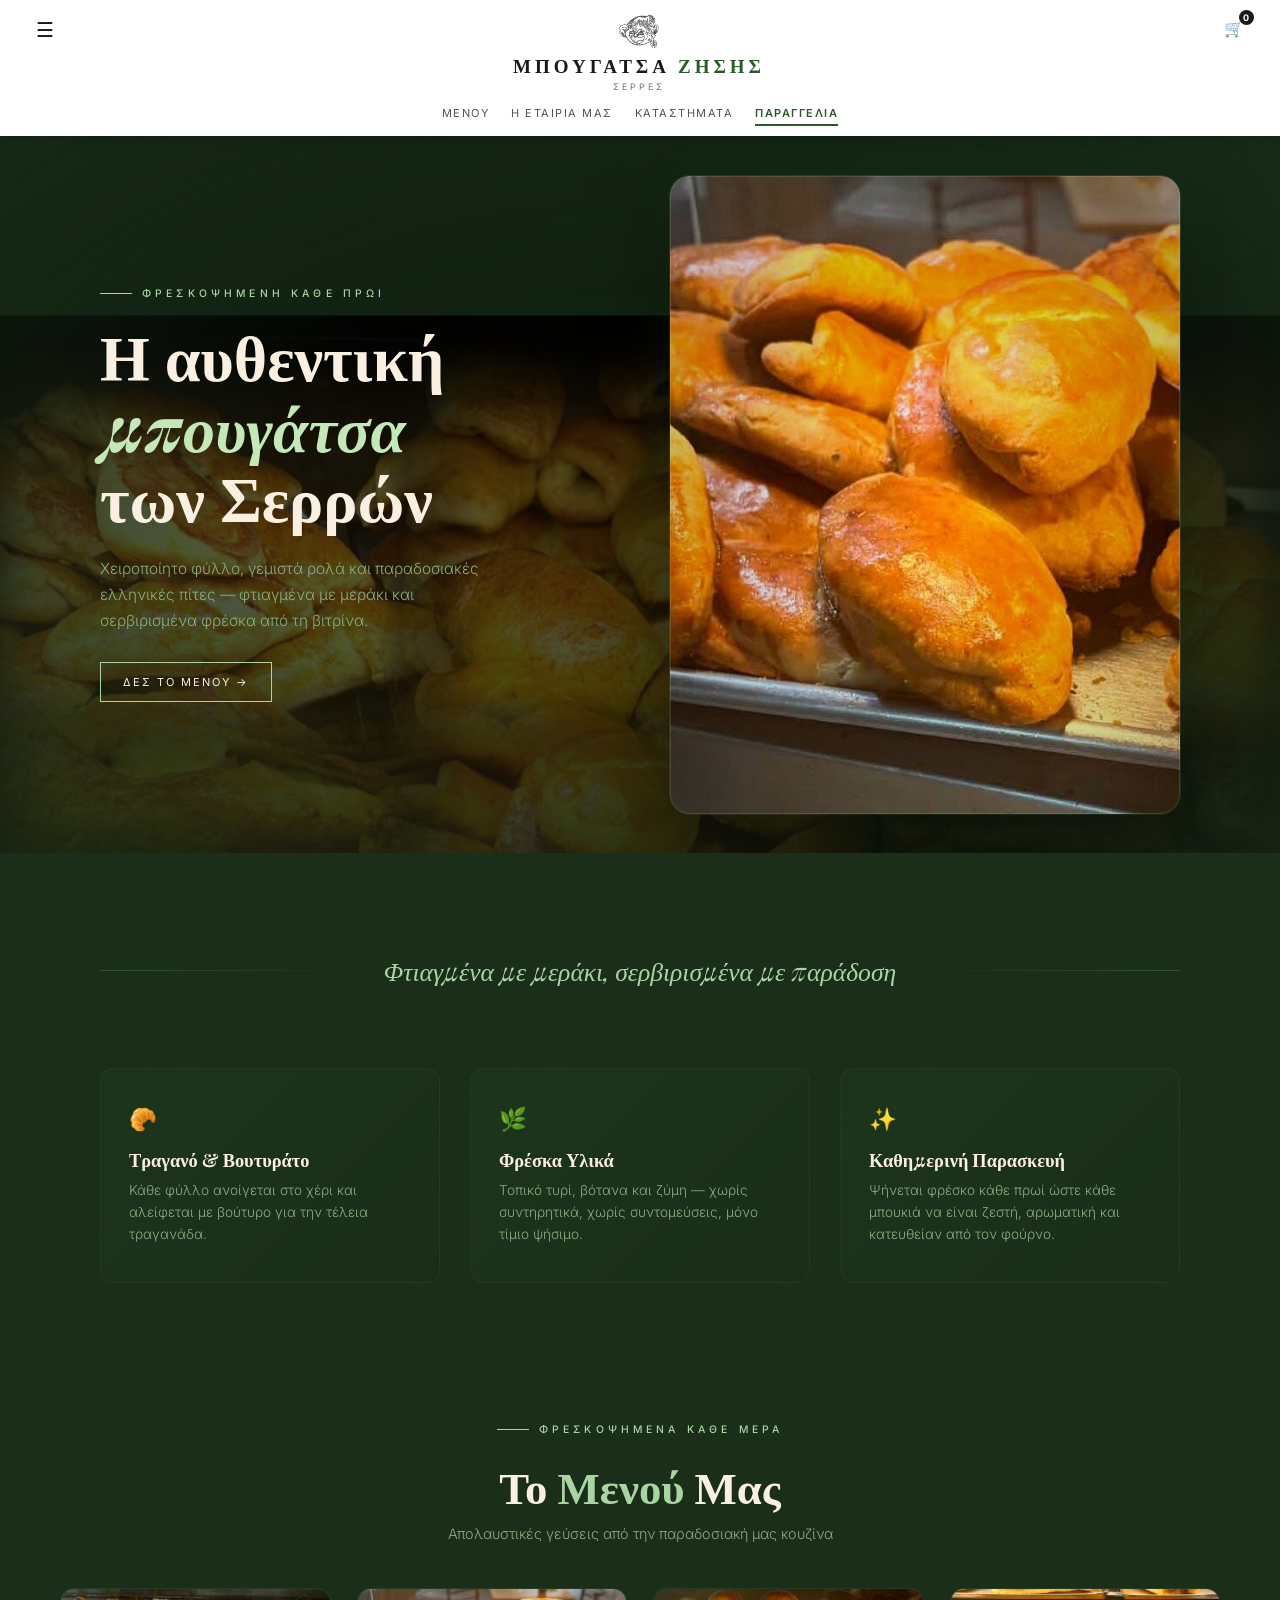
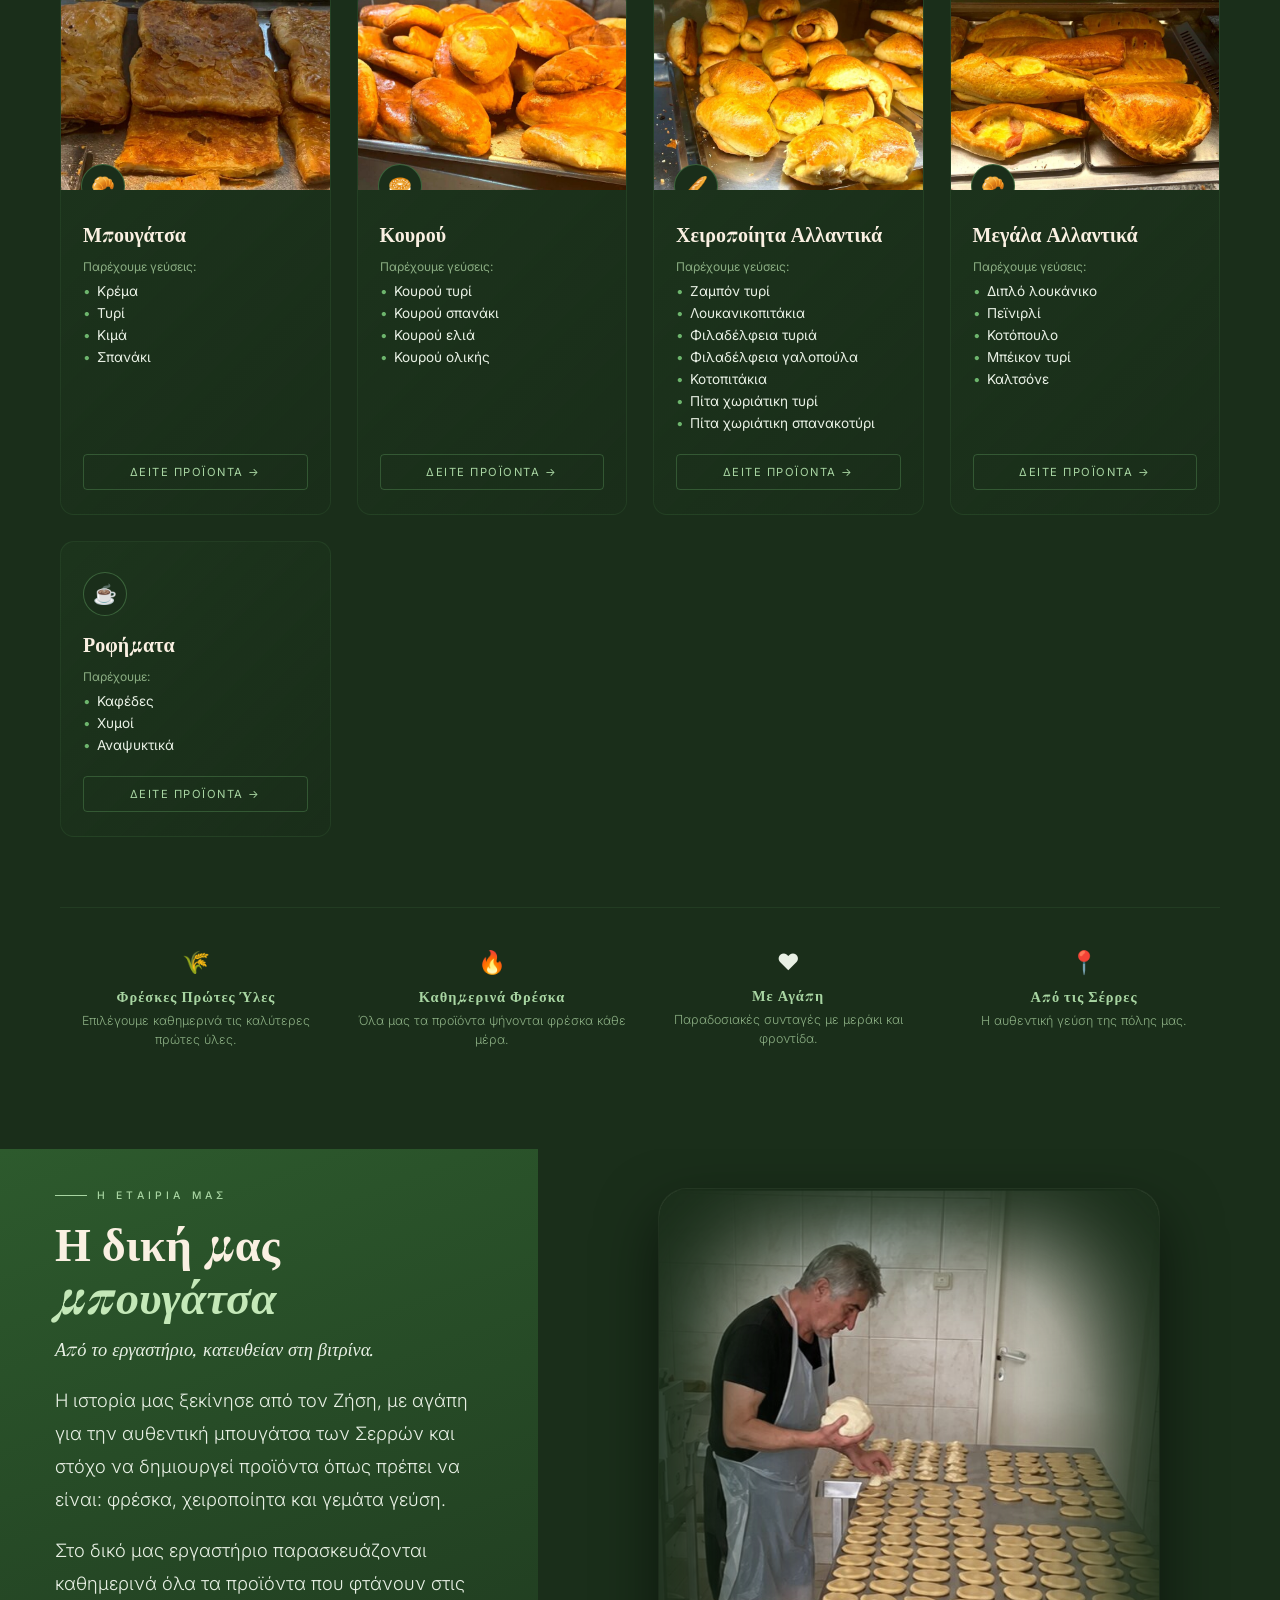
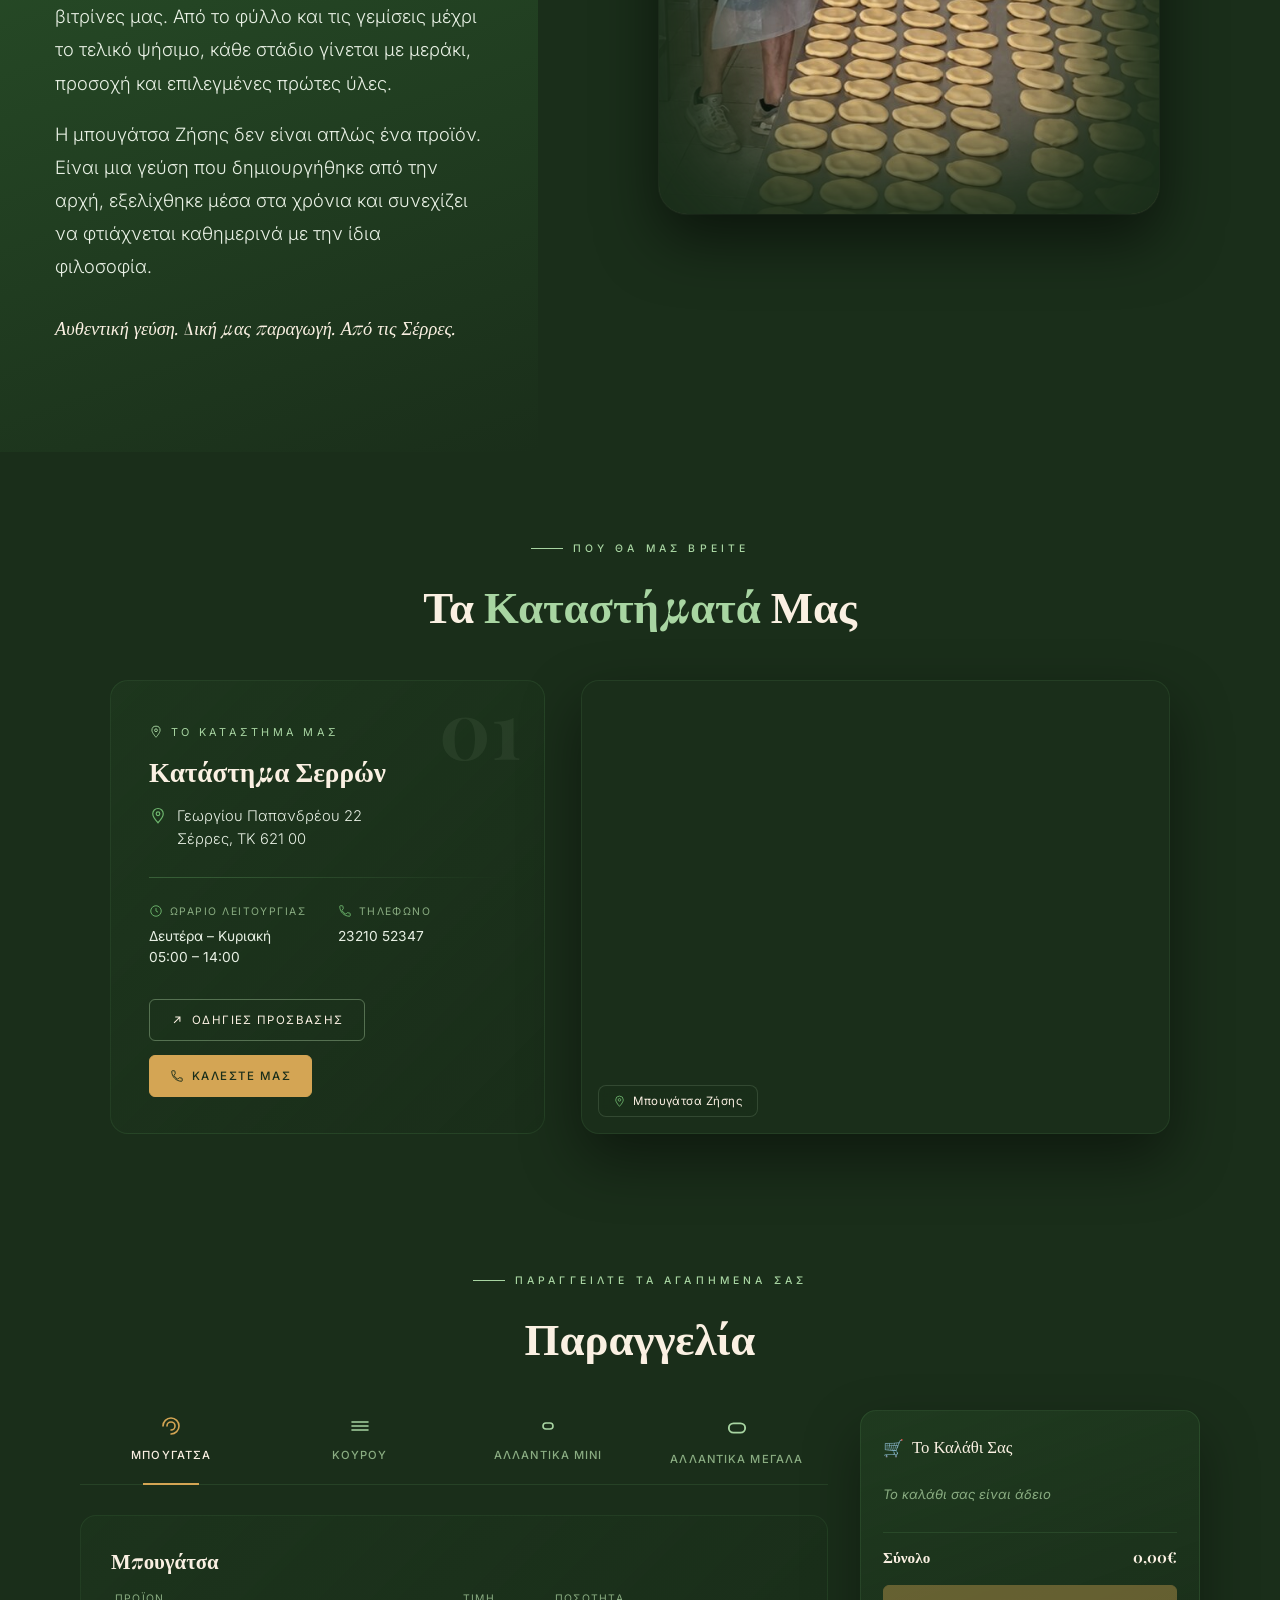
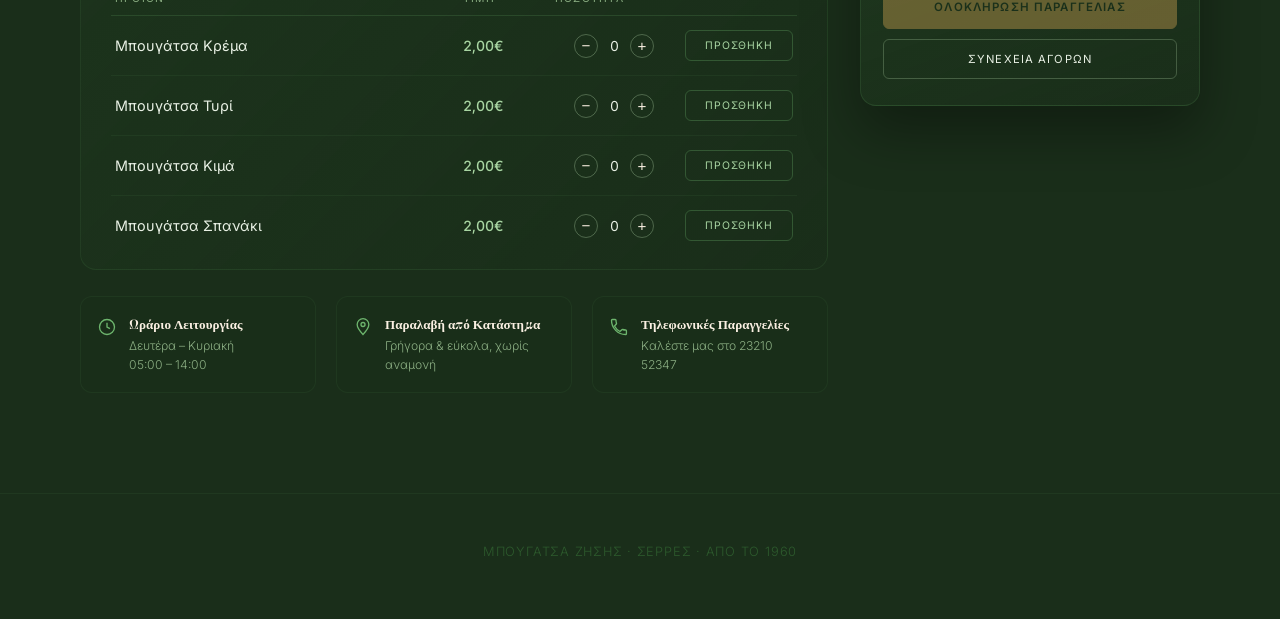
==== index.html @ 89555877 "Add files via upload Initial release - website, ordering system and admin dashboard" ====
<!DOCTYPE html>
<html lang="el">
<head>
<meta charset="UTF-8">
<meta name="viewport" content="width=device-width, initial-scale=1.0">
<title>Μπουγάτσα Ζήσης | Σέρρες</title>
<link rel="stylesheet" href="https://fonts.googleapis.com/css2?family=Playfair+Display:wght@400;600;700&family=Inter:wght@300;400;500&display=swap">
<style>
  @charset "UTF-8";
  * { margin: 0; padding: 0; box-sizing: border-box; }

  html { scroll-behavior: smooth; }

  :root {
    --green-deep: #1a2e1a;
    --green-mid: #2d5a2d;
    --green-accent: #6db56d;
    --green-light: #a8d5a2;
    --green-glow: #c4e8b8;
    --gold-warm: #d4a554;
    --cream: #faf0e2;
    --text-light: #e8f0e4;
    --text-muted: #8aad82;
    --header-h: 84px;
  }

  body {
    font-family: 'Inter', sans-serif;
    background: var(--green-deep);
    color: var(--text-light);
    overflow-x: hidden;
  }

  /* ===== Header ===== */
  .site-header {
    position: sticky;
    top: 0;
    width: 100%;
    z-index: 100;
    display: flex;
    flex-direction: column;
    align-items: center;
    padding: 14px 32px 12px;
    color: #1a1a1a;
    background: #ffffff;
    box-shadow: 0 2px 10px rgba(0,0,0,0.15);
  }

  .site-header__row {
    width: 100%;
    display: flex;
    align-items: flex-start;
    justify-content: space-between;
    margin-bottom: 4px;
  }

  .menu-icon, .cart-icon {
    position: relative;
    background: none;
    border: none;
    color: #1a1a1a;
    font-size: 20px;
    cursor: pointer;
    padding: 4px;
    font-family: inherit;
  }

  .cart-icon { font-size: 16px; }

  .cart-icon__badge {
    position: absolute;
    top: -4px; right: -6px;
    background: #1a1a1a;
    color: #fff;
    font-size: 9px;
    font-weight: 700;
    line-height: 1;
    border-radius: 50%;
    width: 15px; height: 15px;
    display: flex; align-items: center; justify-content: center;
  }

  .logo-link { display: block; text-decoration: none; color: inherit; cursor: pointer; }

  .logo { text-align: center; color: #1a1a1a; }

  .logo__emblem {
    width: 40px;
    height: auto;
    display: block;
    margin: 0 auto 4px;
  }

  .logo__brand {
    font-family: 'Playfair Display', serif;
    font-size: 19px;
    letter-spacing: 4px;
    font-weight: 700;
    color: #1a1a1a;
  }

  .logo__brand-accent { color: var(--green-mid); }

  .logo__place {
    font-size: 9px;
    letter-spacing: 3px;
    opacity: 0.6;
    margin-top: 3px;
  }

  .site-nav {
    display: flex;
    gap: 22px;
    font-size: 11px;
    letter-spacing: 1.5px;
    margin-top: 10px;
  }

  .site-nav a { color: #1a1a1a; text-decoration: none; opacity: 0.75; position: relative; padding-bottom: 4px; }
  .site-nav a:hover, .site-nav a:focus-visible { opacity: 1; }
  .site-nav a::after {
    content: '';
    position: absolute;
    left: 0; right: 0; bottom: -2px;
    height: 2px;
    background: var(--green-mid);
    transform: scaleX(0);
    transform-origin: center;
    transition: transform 0.25s ease;
  }
  .site-nav a.active {
    opacity: 1;
    color: var(--green-mid);
    font-weight: 600;
  }
  .site-nav a.active::after { transform: scaleX(1); }
  .site-nav a:focus-visible, .menu-icon:focus-visible, .cart-icon:focus-visible, .hero-cta:focus-visible, .menu-card__cta:focus-visible {
    outline: 2px solid var(--green-accent);
    outline-offset: 3px;
  }

  /* ===== Full-Screen Hero ===== */
  .hero {
    position: relative;
    min-height: 650px;
    overflow: hidden;
    display: flex;
    align-items: center;
    justify-content: center;
  }

  .hero-img {
    position: absolute;
    inset: 0;
    width: 100%;
    height: 118%;
    top: -9%;
    object-fit: cover;
    filter: brightness(0.55) saturate(0.9);
    transition: filter 1.2s ease;
    transform: translateY(0);
    will-change: transform;
  }

  .hero:hover .hero-img {
    filter: brightness(0.6) saturate(1);
  }

  .sticky-order-btn {
    position: fixed;
    right: 24px;
    bottom: 24px;
    z-index: 500;
    display: flex;
    align-items: center;
    gap: 10px;
    padding: 14px 22px;
    border-radius: 999px;
    background: var(--gold-warm);
    color: var(--green-deep);
    font-size: 13px;
    font-weight: 700;
    letter-spacing: 1px;
    text-decoration: none;
    box-shadow: 0 10px 28px rgba(0,0,0,0.35), 0 0 0 rgba(212,165,84,0.5);
    opacity: 0;
    transform: translateY(16px) scale(0.9);
    pointer-events: none;
    transition: opacity 0.35s ease, transform 0.35s ease, box-shadow 0.25s ease, background 0.2s ease;
  }

  .sticky-order-btn.visible {
    opacity: 1;
    transform: translateY(0) scale(1);
    pointer-events: auto;
  }

  .sticky-order-btn:hover {
    background: var(--green-glow);
    box-shadow: 0 14px 32px rgba(0,0,0,0.4);
  }

  .sticky-order-btn svg { width: 18px; height: 18px; flex-shrink: 0; }

  @media (max-width: 600px) {
    .sticky-order-btn {
      right: 16px;
      bottom: 16px;
      padding: 13px 18px;
      font-size: 12px;
    }
  }

  .hero-tint {
    position: absolute;
    inset: 0;
    background: linear-gradient(
      160deg,
      rgba(26, 46, 26, 0.5) 0%,
      rgba(45, 90, 45, 0.35) 40%,
      rgba(26, 46, 26, 0.75) 100%
    );
    mix-blend-mode: multiply;
  }

  .hero-vignette {
    position: absolute;
    inset: 0;
    background: radial-gradient(
      ellipse at center,
      transparent 40%,
      rgba(26, 46, 26, 0.7) 100%
    );
  }

  .hero-inner {
    position: relative;
    z-index: 3;
    width: 100%;
    max-width: 1200px;
    padding: 40px 60px;
    display: grid;
    grid-template-columns: 1fr 1fr;
    gap: 60px;
    align-items: center;
  }

  .hero-text {
    opacity: 0;
    transform: translateY(40px);
    animation: riseIn 1s 0.3s ease forwards;
  }

  @keyframes riseIn {
    to { opacity: 1; transform: translateY(0); }
  }

  .hero-label {
    font-weight: 500;
    font-size: 0.65rem;
    letter-spacing: 0.4em;
    text-transform: uppercase;
    color: var(--green-light);
    margin-bottom: 20px;
    display: flex;
    align-items: center;
    gap: 10px;
  }

  .hero-label::before {
    content: '';
    width: 32px;
    height: 1px;
    background: var(--green-light);
  }

  .hero-title {
    font-family: 'Playfair Display', serif;
    font-size: clamp(2.6rem, 5vw, 4.2rem);
    font-weight: 700;
    line-height: 1.1;
    margin-bottom: 24px;
    color: var(--cream);
    text-wrap: balance;
  }

  .hero-title em {
    font-style: italic;
    color: var(--green-glow);
  }

  .hero-desc {
    font-weight: 300;
    font-size: clamp(0.95rem, 1.2vw, 1.15rem);
    line-height: 1.7;
    color: var(--text-muted);
    max-width: 400px;
    margin-bottom: 28px;
  }

  .hero-cta {
    display: inline-flex;
    align-items: center;
    gap: 8px;
    background: transparent;
    border: 1px solid var(--green-light);
    color: var(--cream);
    font-family: 'Inter', sans-serif;
    font-size: 11px;
    letter-spacing: 2px;
    padding: 12px 22px;
    text-decoration: none;
    cursor: pointer;
    transition: background 0.3s ease, color 0.3s ease;
  }

  .hero-cta:hover { background: var(--green-light); color: var(--green-deep); }

  .hero-card {
    position: relative;
    border-radius: 20px;
    overflow: hidden;
    aspect-ratio: 4 / 5;
    box-shadow:
      0 30px 80px rgba(0,0,0,0.5),
      0 0 0 1px rgba(196,232,184,0.12),
      0 0 60px rgba(45,90,45,0.2);
    opacity: 0;
    transform: translateY(50px) scale(0.96);
    animation: cardIn 1.1s 0.5s ease forwards;
  }

  @keyframes cardIn {
    to { opacity: 1; transform: translateY(0) scale(1); }
  }

  .hero-card img {
    width: 100%;
    height: 100%;
    object-fit: cover;
    transition: transform 6s ease;
  }

  .hero-card:hover img { transform: scale(1.06); }

  .hero-card::after {
    content: '';
    position: absolute;
    inset: 0;
    border-radius: 20px;
    border: 1px solid rgba(196,232,184,0.15);
    pointer-events: none;
  }

  .hero-card::before {
    content: '';
    position: absolute;
    top: -30%; left: -20%;
    width: 60%; height: 60%;
    background: radial-gradient(circle, rgba(109,181,109,0.15), transparent 70%);
    filter: blur(40px);
    z-index: -1;
  }

  /* ===== Tagline Strip ===== */
  .tagline-strip {
    padding: 100px 60px 80px;
    max-width: 1200px;
    margin: 0 auto;
    display: flex;
    align-items: center;
    gap: 30px;
    opacity: 0;
    animation: riseIn 0.8s 1.2s ease forwards;
  }

  .tagline-line {
    flex: 1;
    height: 1px;
    background: linear-gradient(to right, var(--green-mid), transparent);
  }

  .tagline-text {
    font-family: 'Playfair Display', serif;
    font-size: clamp(1.1rem, 2vw, 1.6rem);
    font-weight: 400;
    font-style: italic;
    color: var(--green-light);
    white-space: nowrap;
  }

  /* ===== Details Row ===== */
  .details {
    padding: 0 60px 100px;
    max-width: 1200px;
    margin: 0 auto;
    display: grid;
    grid-template-columns: repeat(3, 1fr);
    gap: 30px;
    opacity: 0;
    animation: riseIn 0.8s 1.5s ease forwards;
  }

  .detail-card {
    padding: 36px 28px;
    border-radius: 14px;
    background: linear-gradient(135deg, rgba(45,90,45,0.15), rgba(26,46,26,0.4));
    border: 1px solid rgba(109,181,109,0.08);
    transition: transform 0.4s ease, border-color 0.4s ease;
  }

  .detail-card:hover {
    transform: translateY(-4px);
    border-color: rgba(109,181,109,0.25);
  }

  .detail-icon {
    font-size: 1.4rem;
    margin-bottom: 14px;
    display: block;
  }

  .detail-title {
    font-family: 'Playfair Display', serif;
    font-size: 1.15rem;
    font-weight: 700;
    margin-bottom: 8px;
    color: var(--cream);
  }

  .detail-desc {
    font-weight: 300;
    font-size: 0.85rem;
    line-height: 1.6;
    color: var(--text-muted);
  }

  /* ===== Menu Section ===== */
  .menu-section {
    scroll-margin-top: var(--header-h);
    padding: 40px 60px 100px;
  }

  .menu-inner {
    max-width: 1280px;
    margin: 0 auto;
    width: 100%;
  }

  .menu-heading {
    text-align: center;
    margin-bottom: 46px;
  }

  .menu-title {
    font-family: 'Playfair Display', serif;
    font-size: clamp(2rem, 3.5vw, 3rem);
    font-weight: 700;
    color: var(--cream);
    margin-top: 14px;
  }

  .menu-subtitle {
    font-weight: 300;
    font-size: 0.9rem;
    color: var(--text-muted);
    margin-top: 10px;
  }

  .menu-grid {
    display: grid;
    grid-template-columns: repeat(auto-fit, minmax(230px, 1fr));
    gap: 26px;
  }

  .menu-card {
    border-radius: 14px;
    overflow: hidden;
    background: linear-gradient(135deg, rgba(45,90,45,0.15), rgba(26,46,26,0.5));
    border: 1px solid rgba(109,181,109,0.1);
    transition: transform 0.35s ease, border-color 0.35s ease;
    display: flex;
    flex-direction: column;
  }

  .menu-card:hover {
    transform: translateY(-5px);
    border-color: rgba(109,181,109,0.3);
  }

  .menu-card__img-wrap {
    position: relative;
    aspect-ratio: 4/3;
    overflow: hidden;
  }

  .menu-card__img-wrap img {
    width: 100%;
    height: 100%;
    object-fit: cover;
    display: block;
  }

  .menu-card__badge {
    position: absolute;
    left: 20px;
    bottom: -18px;
    width: 44px;
    height: 44px;
    border-radius: 50%;
    background: var(--green-deep);
    border: 1px solid rgba(109,181,109,0.4);
    display: flex;
    align-items: center;
    justify-content: center;
    font-size: 1.2rem;
  }

  .menu-card--noimg .menu-card__badge--static {
    position: static;
    margin-bottom: 14px;
  }

  .menu-card--noimg .menu-card__body {
    padding-top: 30px;
  }

  .menu-card__body {
    padding: 30px 22px 24px;
    flex: 1;
    display: flex;
    flex-direction: column;
  }

  .menu-card__name {
    font-family: 'Playfair Display', serif;
    font-size: 1.25rem;
    font-weight: 700;
    color: var(--cream);
    margin-bottom: 12px;
  }

  .menu-card__label {
    font-size: 0.75rem;
    color: var(--text-muted);
    margin-bottom: 6px;
  }

  .menu-card__list {
    list-style: none;
    margin-bottom: 20px;
    flex: 1;
  }

  .menu-card__list li {
    font-size: 0.85rem;
    color: var(--text-light);
    padding: 3px 0;
    padding-left: 14px;
    position: relative;
  }

  .menu-card__list li::before {
    content: '•';
    position: absolute;
    left: 0;
    color: var(--green-accent);
  }

  .menu-card__cta {
    display: inline-block;
    font-size: 0.7rem;
    letter-spacing: 1.5px;
    color: var(--green-light);
    text-decoration: none;
    border: 1px solid rgba(109,181,109,0.3);
    padding: 10px 16px;
    border-radius: 4px;
    text-align: center;
    transition: border-color 0.3s ease, background 0.3s ease;
  }

  .menu-card__cta:hover { border-color: var(--green-accent); background: rgba(109,181,109,0.1); }

  .menu-features {
    margin-top: 70px;
    padding-top: 40px;
    border-top: 1px solid rgba(109,181,109,0.1);
    display: grid;
    grid-template-columns: repeat(4, 1fr);
    gap: 24px;
    text-align: center;
  }

  .menu-feature__icon {
    font-size: 1.4rem;
    display: block;
    margin-bottom: 10px;
  }

  .menu-feature h4 {
    font-family: 'Playfair Display', serif;
    font-size: 0.9rem;
    color: var(--green-light);
    letter-spacing: 1px;
    margin-bottom: 6px;
  }

  .menu-feature p {
    font-size: 0.78rem;
    font-weight: 300;
    color: var(--text-muted);
    line-height: 1.5;
  }

  /* ===== About Section ===== */
  .about-section {
    display: flex;
    scroll-margin-top: var(--header-h);
  }

  .about-text-panel {
    width: 42%;
    flex-shrink: 0;
    background: linear-gradient(160deg, var(--green-mid) 0%, var(--green-deep) 100%);
    display: flex;
    flex-direction: column;
    justify-content: flex-start;
    padding: 40px 55px 90px;
  }

  .about-photo-panel {
    flex: 1;
    position: relative;
    overflow: hidden;
    display: flex;
    align-items: flex-start;
    justify-content: center;
    padding: 40px 6vw 70px;
    background: var(--green-deep);
  }

  .about-photo-frame {
    position: relative;
    width: 100%;
    max-width: 500px;
    aspect-ratio: 4 / 5;
    border-radius: 28px;
    overflow: hidden;
    box-shadow: 0 25px 60px rgba(0,0,0,0.55), 0 0 0 1px rgba(196,232,184,0.08);
  }

  .about-photo-panel img {
    width: 100%;
    height: 100%;
    object-fit: cover;
    object-position: 32% 20%;
    display: block;
    -webkit-mask-image: radial-gradient(ellipse 72% 76% at center, #000 55%, transparent 100%);
    mask-image: radial-gradient(ellipse 72% 76% at center, #000 55%, transparent 100%);
  }

  .about-photo-frame::after {
    content: '';
    position: absolute;
    inset: 0;
    pointer-events: none;
    box-shadow: inset 0 0 110px 55px var(--green-deep);
    border-radius: 28px;
  }

  .about-photo-note {
    position: absolute;
    left: 50%;
    bottom: 18px;
    transform: translateX(-50%);
    font-size: 0.62rem;
    letter-spacing: 0.08em;
    color: var(--text-muted);
    background: rgba(26,46,26,0.75);
    padding: 5px 12px;
    border-radius: 20px;
    white-space: nowrap;
  }

  .about-text-panel .hero-label { margin-bottom: 14px; }

  .about-title {
    font-family: 'Playfair Display', serif;
    font-size: clamp(2rem, 3.6vw, 2.9rem);
    font-weight: 700;
    line-height: 1.15;
    color: var(--cream);
    margin-bottom: 10px;
    text-wrap: balance;
  }

  .about-title em { font-style: italic; color: var(--green-glow); }

  .about-tagline {
    font-family: 'Playfair Display', serif;
    font-style: italic;
    font-size: clamp(1rem, 1.7vw, 1.2rem);
    color: var(--green-glow);
    margin-bottom: 26px;
  }

  .about-text-panel p {
    font-weight: 300;
    font-size: clamp(1rem, 1.5vw, 1.15rem);
    line-height: 1.8;
    color: var(--text-light);
    margin-bottom: 18px;
    max-width: 48ch;
  }

  .about-closing {
    font-family: 'Playfair Display', serif;
    font-style: italic;
    font-size: clamp(1rem, 1.5vw, 1.15rem);
    color: var(--cream) !important;
    opacity: 0.95;
    margin-top: 10px !important;
  }

  /* ===== About: line-by-line reveal ===== */
  .about-text-panel > * {
    opacity: 0;
    transform: translateY(26px);
    transition: opacity 0.8s cubic-bezier(.16,.84,.44,1), transform 0.8s cubic-bezier(.16,.84,.44,1);
  }
  .about-text-panel > *:nth-child(1) { transition-delay: 0.05s; }
  .about-text-panel > *:nth-child(2) { transition-delay: 0.17s; }
  .about-text-panel > *:nth-child(3) { transition-delay: 0.29s; }
  .about-text-panel > *:nth-child(4) { transition-delay: 0.43s; }
  .about-text-panel > *:nth-child(5) { transition-delay: 0.57s; }
  .about-text-panel > *:nth-child(6) { transition-delay: 0.71s; }
  .about-text-panel > *:nth-child(7) { transition-delay: 0.85s; }
  .about-text-panel.in-view > * { opacity: 1; transform: translateY(0); }

  @media (max-width: 850px) {
    .about-section { flex-direction: column; }
    .about-text-panel { width: 100%; padding: 32px 24px 60px; }
    .about-photo-panel { width: 100%; padding: 40px 6vw 56px; }
    .about-photo-frame { max-width: 420px; }
  }

  /* ===== Stores Section ===== */
  .stores-section {
    scroll-margin-top: var(--header-h);
    padding: 90px 60px 100px;
    max-width: 1180px;
    margin: 0 auto;
  }

  .stores-inner { width: 100%; }

  .stores-heading { text-align: center; margin-bottom: 46px; }

  .stores-block {
    display: grid;
    grid-template-columns: minmax(320px, 0.85fr) 1.15fr;
    gap: 36px;
    align-items: stretch;
  }

  .store-card {
    position: relative;
    padding: 44px 38px 36px;
    border-radius: 18px;
    background: linear-gradient(135deg, rgba(45,90,45,0.18), rgba(26,46,26,0.55));
    border: 1px solid rgba(109,181,109,0.12);
    overflow: hidden;
  }

  .store-card__number {
    position: absolute;
    top: 6px;
    right: 22px;
    font-family: 'Playfair Display', serif;
    font-size: 5rem;
    font-weight: 700;
    color: rgba(196,232,184,0.07);
    line-height: 1;
    pointer-events: none;
  }

  .store-card__eyebrow {
    display: flex;
    align-items: center;
    gap: 8px;
    font-size: 0.68rem;
    letter-spacing: 0.3em;
    text-transform: uppercase;
    color: var(--green-light);
    margin-bottom: 14px;
  }

  .store-card__eyebrow svg { width: 14px; height: 14px; flex-shrink: 0; }

  .store-card__name {
    font-family: 'Playfair Display', serif;
    font-size: 1.7rem;
    font-weight: 700;
    color: var(--cream);
    margin-bottom: 16px;
    text-wrap: balance;
  }

  .store-card__address {
    display: flex;
    gap: 10px;
    margin-bottom: 26px;
  }

  .store-card__address svg {
    width: 18px; height: 18px;
    flex-shrink: 0;
    margin-top: 2px;
    color: var(--green-accent);
  }

  .store-card__address p {
    font-size: 0.92rem;
    line-height: 1.55;
    font-weight: 300;
    color: var(--text-light);
  }

  .store-card__divider {
    height: 1px;
    background: linear-gradient(to right, rgba(109,181,109,0.35), transparent);
    margin-bottom: 26px;
  }

  .store-card__meta {
    display: grid;
    grid-template-columns: 1fr 1fr;
    gap: 20px;
    margin-bottom: 32px;
  }

  .store-card__meta-label {
    display: flex;
    align-items: center;
    gap: 7px;
    font-size: 0.65rem;
    letter-spacing: 0.14em;
    text-transform: uppercase;
    color: var(--text-muted);
    margin-bottom: 8px;
  }

  .store-card__meta-label svg { width: 14px; height: 14px; color: var(--green-accent); }

  .store-card__meta p {
    font-size: 0.86rem;
    font-weight: 400;
    color: var(--text-light);
    line-height: 1.5;
  }

  .store-card__actions {
    display: flex;
    flex-wrap: wrap;
    gap: 14px;
  }

  .store-btn {
    display: inline-flex;
    align-items: center;
    gap: 8px;
    font-family: 'Inter', sans-serif;
    font-size: 0.72rem;
    letter-spacing: 0.12em;
    padding: 13px 20px;
    border-radius: 6px;
    text-decoration: none;
    cursor: pointer;
    transition: transform 0.25s ease, background 0.25s ease, border-color 0.25s ease;
  }

  .store-btn svg { width: 14px; height: 14px; }

  .store-btn--outline {
    border: 1px solid rgba(196,232,184,0.35);
    color: var(--cream);
    background: transparent;
  }

  .store-btn--outline:hover { border-color: var(--green-light); background: rgba(109,181,109,0.08); }

  .store-btn--solid {
    border: 1px solid var(--gold-warm);
    background: var(--gold-warm);
    color: var(--green-deep);
    font-weight: 500;
  }

  .store-btn--solid:hover { transform: translateY(-2px); }

  .store-map {
    position: relative;
    border-radius: 18px;
    overflow: hidden;
    min-height: 360px;
    border: 1px solid rgba(109,181,109,0.12);
    box-shadow: 0 25px 60px rgba(0,0,0,0.45);
    background: var(--green-deep);
  }

  .store-map iframe {
    position: absolute;
    inset: 0;
    width: 100%;
    height: 100%;
    border: 0;
    filter: grayscale(0.15) saturate(0.9);
  }

  .store-map__tag {
    position: absolute;
    left: 16px;
    bottom: 16px;
    display: flex;
    align-items: center;
    gap: 7px;
    background: rgba(26,46,26,0.85);
    backdrop-filter: blur(6px);
    border: 1px solid rgba(196,232,184,0.15);
    padding: 8px 14px;
    border-radius: 8px;
    font-size: 0.72rem;
    letter-spacing: 0.04em;
    color: var(--cream);
    pointer-events: none;
  }

  .store-map__tag svg { width: 13px; height: 13px; color: var(--green-accent); }

  @media (max-width: 900px) {
    .stores-block { grid-template-columns: 1fr; }
    .store-map { min-height: 300px; }
  }

  @media (max-width: 800px) {
    .stores-section { padding: 60px 24px 80px; }
    .store-card { padding: 34px 26px 30px; }
    .store-card__meta { grid-template-columns: 1fr; gap: 16px; }
  }

  /* ===== Order Section ===== */
  .order-section {
    scroll-margin-top: var(--header-h);
    padding: 40px 60px 100px;
    max-width: 1240px;
    margin: 0 auto;
  }

  .order-header { text-align: center; margin-bottom: 44px; }

  .order-layout {
    display: grid;
    grid-template-columns: 1fr 340px;
    gap: 32px;
    align-items: start;
  }

  .order-tabs {
    display: flex;
    justify-content: center;
    gap: 6px;
    margin-bottom: 30px;
    border-bottom: 1px solid rgba(109,181,109,0.15);
  }

  .order-tab {
    flex: 1;
    max-width: 210px;
    display: flex;
    flex-direction: column;
    align-items: center;
    gap: 10px;
    padding: 4px 10px 18px;
    border: none;
    background: none;
    color: var(--text-muted);
    cursor: pointer;
    position: relative;
    transition: color 0.3s ease;
  }

  .order-tab::after {
    content: '';
    position: absolute;
    left: 50%;
    bottom: -1px;
    transform: translateX(-50%);
    width: 0;
    height: 2px;
    background: var(--gold-warm);
    transition: width 0.35s cubic-bezier(.16,.84,.44,1);
  }

  .order-tab__mark {
    width: 24px;
    height: 24px;
    display: flex;
    align-items: center;
    justify-content: center;
    color: var(--green-light);
    transition: color 0.3s ease;
  }

  .order-tab__mark svg { width: 100%; height: 100%; }

  .order-tab--lg .order-tab__mark { width: 28px; height: 28px; }

  .order-tab__label {
    font-family: 'Inter', sans-serif;
    font-size: 0.7rem;
    letter-spacing: 0.1em;
    text-transform: uppercase;
    font-weight: 500;
  }

  .order-tab:hover { color: var(--text-light); }
  .order-tab:hover .order-tab__mark { color: var(--text-light); }

  .order-tab.is-active { color: var(--cream); }
  .order-tab.is-active::after { width: 56px; }
  .order-tab.is-active .order-tab__mark { color: var(--gold-warm); }

  .order-panel {
    border-radius: 16px;
    border: 1px solid rgba(109,181,109,0.1);
    background: linear-gradient(135deg, rgba(45,90,45,0.12), rgba(26,46,26,0.45));
    padding: 30px 30px 14px;
  }

  .order-panel__title {
    font-family: 'Playfair Display', serif;
    font-size: 1.3rem;
    font-weight: 700;
    color: var(--cream);
    margin-bottom: 18px;
  }

  .order-table__head {
    display: grid;
    grid-template-columns: 1fr 80px 118px 108px;
    gap: 12px;
    padding: 0 4px 10px;
    border-bottom: 1px solid rgba(109,181,109,0.18);
    font-size: 0.65rem;
    letter-spacing: 0.12em;
    text-transform: uppercase;
    color: var(--text-muted);
  }

  .order-row {
    display: grid;
    grid-template-columns: 1fr 80px 118px 108px;
    gap: 12px;
    align-items: center;
    padding: 14px 4px;
    border-bottom: 1px solid rgba(109,181,109,0.08);
  }

  .order-row:last-child { border-bottom: none; }

  .order-row__name { font-size: 0.9rem; color: var(--text-light); font-weight: 400; }

  .order-row__price {
    font-variant-numeric: tabular-nums;
    font-size: 0.88rem;
    color: var(--green-light);
    font-weight: 500;
  }

  .order-row__qty, .cart-item__qty {
    display: inline-flex;
    align-items: center;
    gap: 8px;
    justify-content: center;
  }

  .qty-btn {
    width: 24px;
    height: 24px;
    border-radius: 50%;
    border: 1px solid rgba(196,232,184,0.3);
    background: transparent;
    color: var(--cream);
    font-size: 0.95rem;
    line-height: 1;
    cursor: pointer;
    display: flex;
    align-items: center;
    justify-content: center;
    transition: border-color 0.2s ease, background 0.2s ease;
  }

  .qty-btn:hover { border-color: var(--green-accent); background: rgba(109,181,109,0.12); }

  .qty-value {
    min-width: 16px;
    text-align: center;
    font-variant-numeric: tabular-nums;
    font-size: 0.86rem;
    color: var(--text-light);
  }

  .order-add-btn {
    font-family: 'Inter', sans-serif;
    font-size: 0.65rem;
    letter-spacing: 0.08em;
    padding: 8px 12px;
    border-radius: 6px;
    border: 1px solid rgba(109,181,109,0.3);
    background: transparent;
    color: var(--green-light);
    cursor: pointer;
    transition: border-color 0.2s ease, background 0.2s ease, color 0.2s ease;
  }

  .order-add-btn:hover { border-color: var(--green-accent); background: rgba(109,181,109,0.12); color: var(--cream); }

  .order-info-bar {
    margin-top: 26px;
    display: grid;
    grid-template-columns: repeat(3, 1fr);
    gap: 20px;
  }

  .order-info-bar__item {
    display: flex;
    gap: 12px;
    padding: 18px 16px;
    border-radius: 12px;
    background: rgba(26,46,26,0.35);
    border: 1px solid rgba(109,181,109,0.08);
  }

  .order-info-bar__item svg { width: 20px; height: 20px; color: var(--green-accent); flex-shrink: 0; margin-top: 2px; }

  .order-info-bar__item h4 {
    font-family: 'Playfair Display', serif;
    font-size: 0.82rem;
    color: var(--cream);
    margin-bottom: 4px;
  }

  .order-info-bar__item p {
    font-size: 0.76rem;
    font-weight: 300;
    color: var(--text-muted);
    line-height: 1.5;
  }

  .order-cart {
    position: sticky;
    top: calc(var(--header-h) + 20px);
    border-radius: 16px;
    border: 1px solid rgba(109,181,109,0.15);
    background: linear-gradient(160deg, rgba(45,90,45,0.28), rgba(26,46,26,0.65));
    padding: 24px 22px 26px;
    box-shadow: 0 25px 55px rgba(0,0,0,0.35);
  }

  .order-cart__head {
    display: flex;
    align-items: center;
    gap: 8px;
    font-family: 'Playfair Display', serif;
    font-size: 1.05rem;
    color: var(--cream);
    margin-bottom: 18px;
  }

  .order-cart__items { min-height: 40px; margin-bottom: 16px; }

  .order-cart__empty {
    font-size: 0.82rem;
    font-style: italic;
    color: var(--text-muted);
    padding: 10px 0;
  }

  .cart-item {
    display: grid;
    grid-template-columns: 1fr auto auto;
    align-items: center;
    gap: 10px;
    padding: 10px 0;
    border-bottom: 1px solid rgba(109,181,109,0.1);
  }

  .cart-item:last-child { border-bottom: none; }

  .cart-item__info { display: flex; flex-direction: column; gap: 2px; }
  .cart-item__name { font-size: 0.82rem; color: var(--text-light); }
  .cart-item__price { font-size: 0.72rem; color: var(--green-light); font-variant-numeric: tabular-nums; }

  .qty-btn--sm { width: 20px; height: 20px; font-size: 0.8rem; }

  .cart-item__remove {
    background: none;
    border: none;
    color: var(--text-muted);
    font-size: 1rem;
    cursor: pointer;
    line-height: 1;
    padding: 4px;
  }

  .cart-item__remove:hover { color: var(--gold-warm); }

  .order-cart__totals { border-top: 1px solid rgba(109,181,109,0.15); padding-top: 14px; margin-bottom: 18px; }

  .order-cart__row {
    display: flex;
    justify-content: space-between;
    font-size: 0.95rem;
    font-family: 'Playfair Display', serif;
    font-weight: 700;
    color: var(--cream);
  }

  .order-cart__row span:last-child { font-variant-numeric: tabular-nums; }

  .order-cart__cta {
    display: block;
    width: 100%;
    text-align: center;
    font-family: 'Inter', sans-serif;
    font-size: 0.72rem;
    letter-spacing: 0.1em;
    padding: 14px 16px;
    border-radius: 6px;
    border: 1px solid var(--gold-warm);
    background: var(--gold-warm);
    color: var(--green-deep);
    font-weight: 600;
    cursor: pointer;
    text-decoration: none;
    margin-bottom: 10px;
    transition: transform 0.2s ease;
  }

  .order-cart__cta:hover { transform: translateY(-2px); }

  .order-cart__cta.is-disabled { opacity: 0.4; pointer-events: none; }

  .order-cart__secondary {
    display: block;
    width: 100%;
    text-align: center;
    font-family: 'Inter', sans-serif;
    font-size: 0.7rem;
    letter-spacing: 0.1em;
    padding: 12px 16px;
    border-radius: 6px;
    border: 1px solid rgba(196,232,184,0.25);
    background: transparent;
    color: var(--text-light);
    cursor: pointer;
    transition: border-color 0.2s ease;
  }

  .order-cart__secondary:hover { border-color: var(--green-light); }

  .order-confirm__title {
    font-family: 'Playfair Display', serif;
    font-size: 1rem;
    color: var(--cream);
    margin-bottom: 10px;
  }

  .order-confirm__list {
    font-size: 0.82rem;
    color: var(--text-light);
    line-height: 1.6;
    margin-bottom: 12px;
  }

  .order-confirm__hint {
    font-size: 0.74rem;
    font-style: italic;
    color: var(--text-muted);
    line-height: 1.5;
    margin-bottom: 16px;
  }

  .order-confirm__list p { margin: 0 0 4px; }
  .order-confirm__list p:last-child { margin-bottom: 0; }
  .order-confirm__list .order-confirm__label { color: var(--text-muted); margin-right: 4px; }

  .order-form-group { margin-bottom: 14px; }

  .order-form-label {
    display: block;
    font-size: 0.68rem;
    letter-spacing: 0.08em;
    text-transform: uppercase;
    color: var(--text-muted);
    margin-bottom: 6px;
  }

  .order-form-optional { text-transform: none; letter-spacing: 0; opacity: 0.7; }

  .order-form-input {
    width: 100%;
    padding: 10px 12px;
    border-radius: 6px;
    border: 1px solid rgba(196,232,184,0.22);
    background: rgba(255,255,255,0.05);
    color: var(--text-light);
    font-family: 'Inter', sans-serif;
    font-size: 0.85rem;
  }

  .order-form-input::placeholder { color: rgba(232,240,228,0.35); }
  .order-form-input:focus { outline: none; border-color: var(--green-accent); background: rgba(255,255,255,0.08); }
  .order-form-input.has-error { border-color: #d97a6c; }

  .order-payment-toggle { display: flex; gap: 8px; }

  .order-payment-option {
    flex: 1;
    padding: 10px 12px;
    border-radius: 6px;
    border: 1px solid rgba(196,232,184,0.22);
    background: transparent;
    color: var(--text-light);
    font-family: 'Inter', sans-serif;
    font-size: 0.78rem;
    cursor: pointer;
    transition: border-color 0.2s ease, background 0.2s ease, color 0.2s ease;
  }

  .order-payment-option.is-active {
    border-color: var(--gold-warm);
    background: var(--gold-warm);
    color: var(--green-deep);
    font-weight: 600;
  }

  .order-form-error {
    font-size: 0.74rem;
    color: #e8a892;
    margin-bottom: 12px;
  }

  .order-form-row { display: flex; gap: 10px; }
  .order-form-row .order-form-group { flex: 1; margin-bottom: 0; }
  .order-form-row .order-form-group--number { flex: 0 0 84px; }

  .order-card-notice p { font-size: 0.85rem; line-height: 1.6; color: var(--text-light); margin-bottom: 16px; }
  .order-card-notice .order-confirm__title { display: flex; align-items: center; gap: 8px; }

  @media (max-width: 900px) {
    .order-layout { grid-template-columns: 1fr; }
    .order-cart { position: static; }
    .order-info-bar { grid-template-columns: 1fr; }
  }

  @media (max-width: 800px) {
    .order-section { padding: 60px 24px 80px; }
    .order-tabs { flex-wrap: wrap; }
    .order-tab { flex-basis: 40%; }
    .order-table__head { display: none; }
    .order-row {
      grid-template-columns: 1fr auto;
      grid-template-areas: "name price" "qty action";
      row-gap: 10px;
    }
    .order-row__name { grid-area: name; }
    .order-row__price { grid-area: price; text-align: right; }
    .order-row__qty { grid-area: qty; justify-content: flex-start; }
    .order-add-btn { grid-area: action; justify-self: end; }
  }

  /* ===== Footer ===== */
  .footer {
    text-align: center;
    padding: 50px 20px 60px;
    border-top: 1px solid rgba(109,181,109,0.08);
  }

  .footer p {
    font-weight: 300;
    font-size: 0.8rem;
    color: var(--green-mid);
    letter-spacing: 0.06em;
  }

  /* ===== Responsive ===== */
  @media (max-width: 800px) {
    .hero-inner { grid-template-columns: 1fr; padding: 30px 24px; gap: 30px; }
    .hero-card { aspect-ratio: 3/4; max-height: 50vh; }
    .tagline-strip { padding: 60px 24px 40px; }
    .details { grid-template-columns: 1fr; padding: 0 24px 70px; }
    .site-nav { display: none; }
    .menu-section { padding: 60px 24px 80px; }
    .menu-features { grid-template-columns: repeat(2, 1fr); }
  }

  @media (prefers-reduced-motion: reduce) {
    .hero-text, .hero-card, .tagline-strip, .details { animation: none; opacity: 1; transform: none; }
    .hero-img, .hero-card img { transition: none; transform: none !important; }
    .about-text-panel > * { transition: none; opacity: 1; transform: none; }
    .sticky-order-btn { transition: opacity 0.2s ease; transform: none !important; }
  }
</style>
</head>
<body>

  <header class="site-header">
    <div class="site-header__row">
      <button class="menu-icon" aria-label="Άνοιγμα μενού">&#9776;</button>
      <a href="#" class="logo-link" aria-label="Αρχική σελίδα">
      <div class="logo">
        <img class="logo__emblem" src="[data-uri]" alt="Λογότυπο Μπουγάτσα Ζήσης">
        <div class="logo__brand">ΜΠΟΥΓΑΤΣΑ <span class="logo__brand-accent">ΖΗΣΗΣ</span></div>
        <div class="logo__place">ΣΕΡΡΕΣ</div>
      </div>
      </a>
      <button class="cart-icon" aria-label="Καλάθι">&#128722;<span class="cart-icon__badge">0</span></button>
    </div>
    <nav class="site-nav">
      <a href="#menu">ΜΕΝΟΥ</a>
      <a href="#about">Η ΕΤΑΙΡΙΑ ΜΑΣ</a>
      <a href="#stores">ΚΑΤΑΣΤΗΜΑΤΑ</a>
      <a href="#order">ΠΑΡΑΓΓΕΛΙΑ</a>
    </nav>
  </header>

  <section class="hero">
    <img class="hero-img" src="[data-uri]" alt="Βιτρίνα με φρεσκοψημένη μπουγάτσα Ζήσης">
    <div class="hero-tint"></div>
    <div class="hero-vignette"></div>

    <div class="hero-inner">
      <div class="hero-text">
        <span class="hero-label">Φρεσκοψημένη κάθε πρωί</span>
        <h1 class="hero-title">Η αυθεντική<br><em>μπουγάτσα</em><br>των Σερρών</h1>
        <p class="hero-desc">Χειροποίητο φύλλο, γεμιστά ρολά και παραδοσιακές ελληνικές πίτες — φτιαγμένα με μεράκι και σερβιρισμένα φρέσκα από τη βιτρίνα.</p>
        <a href="#menu" class="hero-cta">ΔΕΣ ΤΟ ΜΕΝΟΥ &rarr;</a>
      </div>

      <div class="hero-card">
        <img src="[data-uri]" alt="Φρεσκοψημένα ρολά μπουγάτσας">
      </div>
    </div>
  </section>

  <div class="tagline-strip">
    <div class="tagline-line"></div>
    <span class="tagline-text">Φτιαγμένα με μεράκι, σερβιρισμένα με παράδοση</span>
    <div class="tagline-line" style="background:linear-gradient(to left, var(--green-mid), transparent)"></div>
  </div>

  <div class="details">
    <div class="detail-card">
      <span class="detail-icon">🥐</span>
      <h3 class="detail-title">Τραγανό & Βουτυράτο</h3>
      <p class="detail-desc">Κάθε φύλλο ανοίγεται στο χέρι και αλείφεται με βούτυρο για την τέλεια τραγανάδα.</p>
    </div>
    <div class="detail-card">
      <span class="detail-icon">🌿</span>
      <h3 class="detail-title">Φρέσκα Υλικά</h3>
      <p class="detail-desc">Τοπικό τυρί, βότανα και ζύμη — χωρίς συντηρητικά, χωρίς συντομεύσεις, μόνο τίμιο ψήσιμο.</p>
    </div>
    <div class="detail-card">
      <span class="detail-icon">✨</span>
      <h3 class="detail-title">Καθημερινή Παρασκευή</h3>
      <p class="detail-desc">Ψήνεται φρέσκο κάθε πρωί ώστε κάθε μπουκιά να είναι ζεστή, αρωματική και κατευθείαν από τον φούρνο.</p>
    </div>
  </div>

  <section id="menu" class="menu-section">
    <div class="menu-inner">
      <div class="menu-heading">
        <span class="hero-label" style="justify-content:center">Φρεσκοψημένα Κάθε Μέρα</span>
        <h2 class="menu-title">Το <span class="logo__brand-accent" style="color:var(--green-light)">Μενού</span> Μας</h2>
        <p class="menu-subtitle">Απολαυστικές γεύσεις από την παραδοσιακή μας κουζίνα</p>
      </div>

      <div class="menu-grid">
        <div class="menu-card">
          <div class="menu-card__img-wrap">
            <img src="[data-uri]" alt="Κουρού Ζήσης" loading="lazy">
            <span class="menu-card__badge">🥐</span>
          </div>
          <div class="menu-card__body">
            <h3 class="menu-card__name">Μπουγάτσα</h3>
            <p class="menu-card__label">Παρέχουμε γεύσεις:</p>
            <ul class="menu-card__list">
              <li>Κρέμα</li>
              <li>Τυρί</li>
              <li>Κιμά</li>
              <li>Σπανάκι</li>
            </ul>
            <a href="#" class="menu-card__cta">ΔΕΙΤΕ ΠΡΟΪΟΝΤΑ &rarr;</a>
          </div>
        </div>

        <div class="menu-card">
          <div class="menu-card__img-wrap">
            <img src="[data-uri]" alt="Μπουγάτσα Ζήσης" loading="lazy">
            <span class="menu-card__badge">🥯</span>
          </div>
          <div class="menu-card__body">
            <h3 class="menu-card__name">Κουρού</h3>
            <p class="menu-card__label">Παρέχουμε γεύσεις:</p>
            <ul class="menu-card__list">
              <li>Κουρού τυρί</li>
              <li>Κουρού σπανάκι</li>
              <li>Κουρού ελιά</li>
              <li>Κουρού ολικής</li>
            </ul>
            <a href="#" class="menu-card__cta">ΔΕΙΤΕ ΠΡΟΪΟΝΤΑ &rarr;</a>
          </div>
        </div>

        <div class="menu-card">
          <div class="menu-card__img-wrap">
            <img src="[data-uri]" alt="Μεγάλα Αλλαντικά Ζήσης" loading="lazy">
            <span class="menu-card__badge">🥖</span>
          </div>
          <div class="menu-card__body">
            <h3 class="menu-card__name">Χειροποίητα Αλλαντικά</h3>
            <p class="menu-card__label">Παρέχουμε γεύσεις:</p>
            <ul class="menu-card__list">
              <li>Ζαμπόν τυρί</li>
              <li>Λουκανικοπιτάκια</li>
              <li>Φιλαδέλφεια τυριά</li>
              <li>Φιλαδέλφεια γαλοπούλα</li>
              <li>Κοτοπιτάκια</li>
              <li>Πίτα χωριάτικη τυρί</li>
              <li>Πίτα χωριάτικη σπανακοτύρι</li>
            </ul>
            <a href="#" class="menu-card__cta">ΔΕΙΤΕ ΠΡΟΪΟΝΤΑ &rarr;</a>
          </div>
        </div>

        <div class="menu-card">
          <div class="menu-card__img-wrap">
            <img src="[data-uri]" alt="Χειροποίητα Αλλαντικά Ζήσης" loading="lazy">
            <span class="menu-card__badge">🥐</span>
          </div>
          <div class="menu-card__body">
            <h3 class="menu-card__name">Μεγάλα Αλλαντικά</h3>
            <p class="menu-card__label">Παρέχουμε γεύσεις:</p>
            <ul class="menu-card__list">
              <li>Διπλό λουκάνικο</li>
              <li>Πεϊνιρλί</li>
              <li>Κοτόπουλο</li>
              <li>Μπέικον τυρί</li>
              <li>Καλτσόνε</li>
            </ul>
            <a href="#" class="menu-card__cta">ΔΕΙΤΕ ΠΡΟΪΟΝΤΑ &rarr;</a>
          </div>
        </div>

        <div class="menu-card menu-card--noimg">
          <div class="menu-card__body">
            <span class="menu-card__badge menu-card__badge--static">☕</span>
            <h3 class="menu-card__name">Ροφήματα</h3>
            <p class="menu-card__label">Παρέχουμε:</p>
            <ul class="menu-card__list">
              <li>Καφέδες</li>
              <li>Χυμοί</li>
              <li>Αναψυκτικά</li>
            </ul>
            <a href="#" class="menu-card__cta">ΔΕΙΤΕ ΠΡΟΪΟΝΤΑ &rarr;</a>
          </div>
        </div>
      </div>

      <div class="menu-features">
        <div class="menu-feature">
          <span class="menu-feature__icon">🌾</span>
          <h4>Φρέσκες Πρώτες Ύλες</h4>
          <p>Επιλέγουμε καθημερινά τις καλύτερες πρώτες ύλες.</p>
        </div>
        <div class="menu-feature">
          <span class="menu-feature__icon">🔥</span>
          <h4>Καθημερινά Φρέσκα</h4>
          <p>Όλα μας τα προϊόντα ψήνονται φρέσκα κάθε μέρα.</p>
        </div>
        <div class="menu-feature">
          <span class="menu-feature__icon">❤️</span>
          <h4>Με Αγάπη</h4>
          <p>Παραδοσιακές συνταγές με μεράκι και φροντίδα.</p>
        </div>
        <div class="menu-feature">
          <span class="menu-feature__icon">📍</span>
          <h4>Από τις Σέρρες</h4>
          <p>Η αυθεντική γεύση της πόλης μας.</p>
        </div>
      </div>
    </div>
  </section>

  <section id="about" class="about-section">
    <div class="about-text-panel">
      <span class="hero-label">Η Εταιρία Μας</span>
      <h2 class="about-title">Η δική μας <em>μπουγάτσα</em></h2>
      <p class="about-tagline">Από το εργαστήριο, κατευθείαν στη βιτρίνα.</p>

      <p>Η ιστορία μας ξεκίνησε από τον Ζήση, με αγάπη για την αυθεντική μπουγάτσα των Σερρών και στόχο να δημιουργεί προϊόντα όπως πρέπει να είναι: φρέσκα, χειροποίητα και γεμάτα γεύση.</p>

      <p>Στο δικό μας εργαστήριο παρασκευάζονται καθημερινά όλα τα προϊόντα που φτάνουν στις βιτρίνες μας. Από το φύλλο και τις γεμίσεις μέχρι το τελικό ψήσιμο, κάθε στάδιο γίνεται με μεράκι, προσοχή και επιλεγμένες πρώτες ύλες.</p>

      <p>Η μπουγάτσα Ζήσης δεν είναι απλώς ένα προϊόν. Είναι μια γεύση που δημιουργήθηκε από την αρχή, εξελίχθηκε μέσα στα χρόνια και συνεχίζει να φτιάχνεται καθημερινά με την ίδια φιλοσοφία.</p>

      <p class="about-closing">Αυθεντική γεύση. Δική μας παραγωγή. Από τις Σέρρες.</p>
    </div>

    <div class="about-photo-panel">
      <div class="about-photo-frame">
        <img src="[data-uri]" alt="Ο Ζήσης πλάθει φύλλο μπουγάτσας στο εργαστήριο">
      </div>
    </div>
  </section>

  <section id="stores" class="stores-section">
    <div class="stores-inner">
      <div class="stores-heading">
        <span class="hero-label" style="justify-content:center">Πού Θα Μας Βρείτε</span>
        <h2 class="menu-title">Τα <span class="logo__brand-accent" style="color:var(--green-light)">Καταστήματά</span> Μας</h2>
      </div>

      <div class="stores-block">
        <div class="store-card">
          <span class="store-card__number" aria-hidden="true">01</span>
          <div class="store-card__eyebrow"><svg viewBox="0 0 24 24" fill="none" stroke="currentColor" stroke-width="1.6"><path d="M12 21s7-7.58 7-12a7 7 0 1 0-14 0c0 4.42 7 12 7 12z"/><circle cx="12" cy="9" r="2.4"/></svg>Το Κατάστημά Μας</div>
          <h3 class="store-card__name">Κατάστημα Σερρών</h3>
          <div class="store-card__address">
            <svg viewBox="0 0 24 24" fill="none" stroke="currentColor" stroke-width="1.6"><path d="M12 21s7-7.58 7-12a7 7 0 1 0-14 0c0 4.42 7 12 7 12z"/><circle cx="12" cy="9" r="2.4"/></svg>
            <p>Γεωργίου Παπανδρέου 22<br>Σέρρες, ΤΚ 621 00</p>
          </div>
          <div class="store-card__divider"></div>
          <div class="store-card__meta">
            <div>
              <div class="store-card__meta-label"><svg viewBox="0 0 24 24" fill="none" stroke="currentColor" stroke-width="1.6"><circle cx="12" cy="12" r="9"/><path d="M12 7v5l3.5 2"/></svg>Ωράριο Λειτουργίας</div>
              <p>Δευτέρα &ndash; Κυριακή<br>05:00 &ndash; 14:00</p>
            </div>
            <div>
              <div class="store-card__meta-label"><svg viewBox="0 0 24 24" fill="none" stroke="currentColor" stroke-width="1.6"><path d="M6.6 10.8c1.4 2.8 3.8 5.2 6.6 6.6l2.2-2.2c.3-.3.7-.4 1-.2 1.1.4 2.3.6 3.5.6.6 0 1 .4 1 1V20c0 .6-.4 1-1 1C10.6 21 3 13.4 3 4c0-.6.4-1 1-1h3.4c.6 0 1 .4 1 1 0 1.2.2 2.4.6 3.5.1.3 0 .7-.2 1L6.6 10.8z"/></svg>Τηλέφωνο</div>
              <p>23210 52347</p>
            </div>
          </div>
          <div class="store-card__actions">
            <a class="store-btn store-btn--outline" href="https://www.google.com/maps/dir/?api=1&amp;destination=%CE%93%CE%B5%CF%89%CF%81%CE%B3%CE%AF%CE%BF%CF%85%20%CE%A0%CE%B1%CF%80%CE%B1%CE%BD%CE%B4%CF%81%CE%AD%CE%BF%CF%85%2022%2C%20%CE%A3%CE%AD%CF%81%CF%81%CE%B5%CF%82" target="_blank" rel="noopener"><svg viewBox="0 0 24 24" fill="none" stroke="currentColor" stroke-width="1.8"><path d="M7 17 17 7M9 7h8v8"/></svg>ΟΔΗΓΙΕΣ ΠΡΟΣΒΑΣΗΣ</a>
            <a class="store-btn store-btn--solid" href="tel:2321052347"><svg viewBox="0 0 24 24" fill="none" stroke="currentColor" stroke-width="1.6"><path d="M6.6 10.8c1.4 2.8 3.8 5.2 6.6 6.6l2.2-2.2c.3-.3.7-.4 1-.2 1.1.4 2.3.6 3.5.6.6 0 1 .4 1 1V20c0 .6-.4 1-1 1C10.6 21 3 13.4 3 4c0-.6.4-1 1-1h3.4c.6 0 1 .4 1 1 0 1.2.2 2.4.6 3.5.1.3 0 .7-.2 1L6.6 10.8z"/></svg>ΚΑΛΕΣΤΕ ΜΑΣ</a>
          </div>
        </div>

        <div class="store-map">
          <iframe title="Χάρτης &mdash; Μπουγάτσα Ζήσης, Γεωργίου Παπανδρέου 22, Σέρρες" src="https://maps.google.com/maps?q=%CE%93%CE%B5%CF%89%CF%81%CE%B3%CE%AF%CE%BF%CF%85%20%CE%A0%CE%B1%CF%80%CE%B1%CE%BD%CE%B4%CF%81%CE%AD%CE%BF%CF%85%2022%2C%20%CE%A3%CE%AD%CF%81%CF%81%CE%B5%CF%82%2C%20%CE%95%CE%BB%CE%BB%CE%AC%CE%B4%CE%B1&amp;z=16&amp;output=embed" loading="lazy" referrerpolicy="no-referrer-when-downgrade" allowfullscreen></iframe>
          <div class="store-map__tag"><svg viewBox="0 0 24 24" fill="none" stroke="currentColor" stroke-width="1.6"><path d="M12 21s7-7.58 7-12a7 7 0 1 0-14 0c0 4.42 7 12 7 12z"/><circle cx="12" cy="9" r="2.4"/></svg>Μπουγάτσα Ζήσης</div>
        </div>
      </div>
    </div>
  </section>

  <section id="order" class="order-section">
    <div class="order-header">
      <span class="hero-label" style="justify-content:center">Παραγγείλτε τα Αγαπημένα Σας</span>
      <h2 class="menu-title">Παραγγελία</h2>
    </div>

    <div class="order-layout">
      <div class="order-main">
        <div class="order-tabs" role="tablist">
          <button type="button" class="order-tab is-active" data-category="bougatsa" role="tab" aria-selected="true"><span class="order-tab__mark"><svg viewBox="0 0 24 24" fill="none" stroke="currentColor" stroke-width="1.6" stroke-linecap="round"><path d="M4 12a8 8 0 1 1 8 8"/><path d="M8 12a4 4 0 1 1 4 4"/></svg></span><span class="order-tab__label">Μπουγάτσα</span></button>
          <button type="button" class="order-tab" data-category="kourou" role="tab" aria-selected="false"><span class="order-tab__mark"><svg viewBox="0 0 24 24" fill="none" stroke="currentColor" stroke-width="1.6" stroke-linecap="round"><path d="M4 8h16M4 12h16M4 16h16"/></svg></span><span class="order-tab__label">Κουρού</span></button>
          <button type="button" class="order-tab" data-category="allantika-mini" role="tab" aria-selected="false"><span class="order-tab__mark"><svg viewBox="0 0 24 24" fill="none" stroke="currentColor" stroke-width="1.6"><rect x="7" y="9" width="10" height="6" rx="3"/></svg></span><span class="order-tab__label">Αλλαντικά Mini</span></button>
          <button type="button" class="order-tab order-tab--lg" data-category="allantika-large" role="tab" aria-selected="false"><span class="order-tab__mark"><svg viewBox="0 0 24 24" fill="none" stroke="currentColor" stroke-width="1.6"><rect x="5" y="8" width="14" height="8" rx="4"/></svg></span><span class="order-tab__label">Αλλαντικά Μεγάλα</span></button>
        </div>

        <div class="order-panel" id="orderPanel"></div>

        <div class="order-info-bar">
          <div class="order-info-bar__item">
            <svg viewBox="0 0 24 24" fill="none" stroke="currentColor" stroke-width="1.6"><circle cx="12" cy="12" r="9"/><path d="M12 7v5l3.5 2"/></svg>
            <div><h4>Ωράριο Λειτουργίας</h4><p>Δευτέρα &ndash; Κυριακή<br>05:00 &ndash; 14:00</p></div>
          </div>
          <div class="order-info-bar__item">
            <svg viewBox="0 0 24 24" fill="none" stroke="currentColor" stroke-width="1.6"><path d="M12 21s7-7.58 7-12a7 7 0 1 0-14 0c0 4.42 7 12 7 12z"/><circle cx="12" cy="9" r="2.4"/></svg>
            <div><h4>Παραλαβή από Κατάστημα</h4><p>Γρήγορα &amp; εύκολα, χωρίς αναμονή</p></div>
          </div>
          <div class="order-info-bar__item">
            <svg viewBox="0 0 24 24" fill="none" stroke="currentColor" stroke-width="1.6"><path d="M6.6 10.8c1.4 2.8 3.8 5.2 6.6 6.6l2.2-2.2c.3-.3.7-.4 1-.2 1.1.4 2.3.6 3.5.6.6 0 1 .4 1 1V20c0 .6-.4 1-1 1C10.6 21 3 13.4 3 4c0-.6.4-1 1-1h3.4c.6 0 1 .4 1 1 0 1.2.2 2.4.6 3.5.1.3 0 .7-.2 1L6.6 10.8z"/></svg>
            <div><h4>Τηλεφωνικές Παραγγελίες</h4><p>Καλέστε μας στο 23210 52347</p></div>
          </div>
        </div>
      </div>

      <aside class="order-cart">
        <div class="order-cart__head"><span>🛒</span> Το Καλάθι Σας</div>

        <div id="cartNormalView">
          <div class="order-cart__items" id="cartItems">
            <p class="order-cart__empty">Το καλάθι σας είναι άδειο</p>
          </div>
          <div class="order-cart__totals">
            <div class="order-cart__row"><span>Σύνολο</span><span id="cartTotal">0,00€</span></div>
          </div>
          <p id="cartMinHint" hidden style="font-size:0.78rem;color:var(--gold-warm,#b8862e);margin:0 0 10px;"></p>
          <button type="button" class="order-cart__cta is-disabled" id="checkoutBtn">ΟΛΟΚΛΗΡΩΣΗ ΠΑΡΑΓΓΕΛΙΑΣ</button>
          <button type="button" class="order-cart__secondary" id="continueBtn">ΣΥΝΕΧΕΙΑ ΑΓΟΡΩΝ</button>
        </div>

        <div class="order-delivery-form" id="orderDeliveryForm" hidden>
          <p class="order-confirm__title">Στοιχεία Παράδοσης</p>

          <div class="order-form-group">
            <label class="order-form-label" for="custName">Ονοματεπώνυμο</label>
            <input type="text" id="custName" class="order-form-input" placeholder="π.χ. Γιώργος Παπαδόπουλος">
          </div>

          <div class="order-form-group">
            <label class="order-form-label" for="custPhone">Τηλέφωνο</label>
            <input type="tel" id="custPhone" class="order-form-input" placeholder="π.χ. 6971234567">
          </div>

          <div class="order-form-row">
            <div class="order-form-group">
              <label class="order-form-label" for="custStreet">Οδός</label>
              <input type="text" id="custStreet" class="order-form-input" placeholder="π.χ. Γεωργίου Παπανδρέου">
            </div>
            <div class="order-form-group order-form-group--number">
              <label class="order-form-label" for="custNumber">Αριθμός</label>
              <input type="text" id="custNumber" class="order-form-input" placeholder="π.χ. 22">
            </div>
          </div>

          <div class="order-form-group">
            <label class="order-form-label" for="custIntercom">Θυροτηλέφωνο <span class="order-form-optional">(προαιρετικό)</span></label>
            <input type="text" id="custIntercom" class="order-form-input" placeholder="π.χ. Όνομα στο κουδούνι">
          </div>

          <div class="order-form-group">
            <span class="order-form-label">Τρόπος Πληρωμής</span>
            <div class="order-payment-toggle" role="radiogroup" aria-label="Τρόπος πληρωμής">
              <button type="button" class="order-payment-option is-active" data-payment="cash" role="radio" aria-checked="true">Μετρητά</button>
              <button type="button" class="order-payment-option" data-payment="card" role="radio" aria-checked="false">Κάρτα</button>
            </div>
          </div>

          <p class="order-form-error" id="orderFormError" hidden>Συμπληρώστε ονοματεπώνυμο, τηλέφωνο, οδό και αριθμό.</p>

          <button type="button" class="order-cart__cta" id="deliveryContinueBtn">ΣΥΝΕΧΕΙΑ &rarr;</button>
          <button type="button" class="order-cart__secondary" id="deliveryBackBtn">ΠΙΣΩ ΣΤΟ ΚΑΛΑΘΙ</button>
        </div>

        <div class="order-card-notice" id="orderCardNotice" hidden>
          <p class="order-confirm__title">Πληρωμή με Κάρτα</p>
          <p>Δυστυχώς δεν δεχόμαστε ακόμη online παραγγελίες με πληρωμή μέσω κάρτας. Μπορείτε να επιλέξετε πληρωμή με μετρητά κατά την παράδοση, ή να μας καλέσετε για να την κλείσετε τηλεφωνικά.</p>
          <button type="button" class="order-cart__cta" id="switchToCashBtn">ΕΠΙΛΟΓΗ ΜΕΤΡΗΤΩΝ</button>
          <a href="tel:2321052347" class="order-cart__secondary" style="display:block;text-align:center;text-decoration:none;margin-bottom:10px;">ΚΑΛΕΣΤΕ ΜΑΣ &middot; 23210 52347</a>
          <button type="button" class="order-cart__secondary" id="cardNoticeBackBtn">ΠΙΣΩ ΣΤΑ ΣΤΟΙΧΕΙΑ</button>
        </div>

        <div class="order-confirm" id="cartConfirm" hidden>
          <p class="order-confirm__title">Η παραγγελία σας ολοκληρώθηκε!</p>
          <div class="order-confirm__list" id="orderConfirmList"></div>
          <p class="order-confirm__hint">Θα προετοιμάσουμε την παραγγελία σας. Αν χρειαστεί κάτι, θα επικοινωνήσουμε στο τηλέφωνο που δώσατε.</p>
          <button type="button" class="order-cart__cta" id="newOrderBtn">ΝΕΑ ΠΑΡΑΓΓΕΛΙΑ</button>
          <a href="tel:2321052347" class="order-cart__secondary" style="display:block;text-align:center;text-decoration:none;">ΕΠΙΚΟΙΝΩΝΙΑ &middot; 23210 52347</a>
        </div>
      </aside>
    </div>
  </section>

  <div class="footer">
    <p>ΜΠΟΥΓΑΤΣΑ ΖΗΣΗΣ &middot; ΣΕΡΡΕΣ &middot; ΑΠΟ ΤΟ 1960</p>
  </div>

  <a href="#order" class="sticky-order-btn" id="stickyOrderBtn" aria-label="Παράγγειλε τώρα">
    <svg viewBox="0 0 24 24" fill="none" stroke="currentColor" stroke-width="1.8" stroke-linecap="round" stroke-linejoin="round"><circle cx="9" cy="20" r="1.4" fill="currentColor" stroke="none"/><circle cx="18" cy="20" r="1.4" fill="currentColor" stroke="none"/><path d="M2.5 3h2l2.2 12.1a1.6 1.6 0 0 0 1.6 1.4h8.6a1.6 1.6 0 0 0 1.6-1.3L20.5 7H6"/></svg>
    ΠΑΡΑΓΓΕΙΛΕ ΤΩΡΑ
  </a>

  <script>
    function updateScrollOffset() {
      var header = document.querySelector('.site-header');
      if (header) {
        document.documentElement.style.setProperty('--header-h', header.offsetHeight + 'px');
      }
    }
    window.addEventListener('load', updateScrollOffset);
    window.addEventListener('resize', updateScrollOffset);

    document.querySelectorAll('.logo-link').forEach(function (el) {
      el.addEventListener('click', function (e) {
        e.preventDefault();
        window.scrollTo({ top: 0, behavior: 'smooth' });
      });
    });

    (function revealAboutText() {
      var panel = document.querySelector('.about-text-panel');
      if (!panel) return;
      if (!('IntersectionObserver' in window)) { panel.classList.add('in-view'); return; }
      var obs = new IntersectionObserver(function (entries) {
        entries.forEach(function (entry) {
          if (entry.isIntersecting) {
            entry.target.classList.add('in-view');
            obs.unobserve(entry.target);
          }
        });
      }, { threshold: 0.25 });
      obs.observe(panel);
    })();

    (function highlightActiveNav() {
      var navLinks = Array.prototype.slice.call(document.querySelectorAll('.site-nav a[href^="#"]'));
      if (!navLinks.length) return;
      var sections = navLinks.map(function (link) {
        return document.querySelector(link.getAttribute('href'));
      }).filter(Boolean);
      if (!sections.length) return;

      function setActive(id) {
        navLinks.forEach(function (link) {
          link.classList.toggle('active', link.getAttribute('href') === '#' + id);
        });
      }

      if (!('IntersectionObserver' in window)) return;

      var current = null;
      var obs = new IntersectionObserver(function (entries) {
        entries.forEach(function (entry) {
          if (entry.isIntersecting) {
            current = entry.target.id;
          }
        });
        if (current) setActive(current);
      }, {
        root: null,
        rootMargin: '-' + (parseInt(getComputedStyle(document.documentElement).getPropertyValue('--header-h')) || 84) + 'px 0px -60% 0px',
        threshold: 0
      });
      sections.forEach(function (sec) { obs.observe(sec); });

      navLinks.forEach(function (link) {
        link.addEventListener('click', function () {
          setActive(link.getAttribute('href').slice(1));
        });
      });
    })();

    (function heroParallax() {
      var img = document.querySelector('.hero-img');
      var hero = document.querySelector('.hero');
      if (!img || !hero) return;
      var reduceMotion = window.matchMedia('(prefers-reduced-motion: reduce)').matches;
      if (reduceMotion) return;

      var ticking = false;
      var heroVisible = true;

      function update() {
        ticking = false;
        if (!heroVisible) return;
        var rect = hero.getBoundingClientRect();
        var offset = rect.top * -0.32;
        img.style.transform = 'translateY(' + offset + 'px)';
      }

      window.addEventListener('scroll', function () {
        if (!ticking) {
          window.requestAnimationFrame(update);
          ticking = true;
        }
      }, { passive: true });

      if ('IntersectionObserver' in window) {
        var obs = new IntersectionObserver(function (entries) {
          entries.forEach(function (entry) { heroVisible = entry.isIntersecting; });
        }, { threshold: 0 });
        obs.observe(hero);
      }

      update();
    })();

    (function stickyOrderButton() {
      var btn = document.getElementById('stickyOrderBtn');
      var hero = document.querySelector('.hero');
      var orderSection = document.getElementById('order');
      if (!btn || !hero) return;

      var pastHero = false;
      var inOrder = false;

      function refresh() {
        btn.classList.toggle('visible', pastHero && !inOrder);
      }

      if ('IntersectionObserver' in window) {
        new IntersectionObserver(function (entries) {
          entries.forEach(function (entry) { pastHero = !entry.isIntersecting; });
          refresh();
        }, { threshold: 0 }).observe(hero);

        if (orderSection) {
          new IntersectionObserver(function (entries) {
            entries.forEach(function (entry) { inOrder = entry.isIntersecting; });
            refresh();
          }, { threshold: 0.15 }).observe(orderSection);
        }
      } else {
        window.addEventListener('scroll', function () {
          pastHero = window.scrollY > hero.offsetHeight * 0.8;
          refresh();
        }, { passive: true });
      }
    })();
  </script>

  <script>
    (function orderSystem() {
      // Live menu + orders come from Supabase (real Postgres database).
      var SUPABASE_URL = 'https://jjhdredjsajovwmpdtnk.supabase.co';
      var SUPABASE_ANON_KEY = 'eyJhbGciOiJIUzI1NiIsInR5cCI6IkpXVCJ9.eyJpc3MiOiJzdXBhYmFzZSIsInJlZiI6ImpqaGRyZWRqc2Fqb3Z3bXBkdG5rIiwicm9sZSI6ImFub24iLCJpYXQiOjE3ODgxMzk2NjAsImV4cCI6MjEwMzcxNTY2MH0.OdcIK2Ek8Sn-bAfOMoq2owu8-GV93bhPUDdExq-Pu5g';

      function supabaseRpc(fnName, args) {
        return fetch(SUPABASE_URL + '/rest/v1/rpc/' + fnName, {
          method: 'POST',
          headers: {
            'Content-Type': 'application/json',
            'apikey': SUPABASE_ANON_KEY,
            'Authorization': 'Bearer ' + SUPABASE_ANON_KEY
          },
          body: JSON.stringify(args || {})
        }).then(function (res) { return res.json(); });
      }

      // Fallback menu, used only if the live database can't be reached.
      var FALLBACK_PRODUCTS = {
        bougatsa: [
          { id: 'bg-krema', name: 'Μπουγάτσα Κρέμα', price: 2.00 },
          { id: 'bg-tyri', name: 'Μπουγάτσα Τυρί', price: 2.00 },
          { id: 'bg-kima', name: 'Μπουγάτσα Κιμά', price: 2.00 },
          { id: 'bg-spanaki', name: 'Μπουγάτσα Σπανάκι', price: 2.00 }
        ],
        kourou: [
          { id: 'kr-tyri', name: 'Κουρού Τυρί', price: 0.40 },
          { id: 'kr-spanaki', name: 'Κουρού Σπανάκι', price: 0.40 },
          { id: 'kr-elia', name: 'Κουρού Ελιά', price: 0.40 },
          { id: 'kr-olikis', name: 'Κουρού Ολικής', price: 0.40 }
        ],
        'allantika-mini': [
          { id: 'am-zabontyri', name: 'Ζαμπόν Τυρί', price: 0.50 },
          { id: 'am-loukaniko', name: 'Λουκανικοπιτάκια', price: 0.50 },
          { id: 'am-philtyri', name: 'Φιλαδέλφεια Τυριά', price: 0.50 },
          { id: 'am-philgalo', name: 'Φιλαδέλφεια Γαλοπούλα', price: 0.50 },
          { id: 'am-koto', name: 'Κοτοπιτάκια', price: 0.50 },
          { id: 'am-xoriatikitiyri', name: 'Πίτα Χωριάτικη Τυρί', price: 0.50 },
          { id: 'am-xoriatikispanakotyri', name: 'Πίτα Χωριάτικη Σπανακοτύρι', price: 0.50 }
        ],
        'allantika-large': [
          { id: 'al-diplolouk', name: 'Διπλό Λουκάνικο', price: 2.00 },
          { id: 'al-peinirli', name: 'Πεϊνιρλί', price: 2.00 },
          { id: 'al-kotopoulo', name: 'Κοτόπουλο', price: 2.00 },
          { id: 'al-bacontyri', name: 'Μπέικον Τυρί', price: 2.00 },
          { id: 'al-kaltsone', name: 'Καλτσόνε', price: 2.00 },
          { id: 'al-boureki', name: 'Μπουρέκι', price: 1.30 },
          { id: 'al-zabonkaseri', name: 'Ζαμπόν-Κασέρι', price: 2.00 }
        ]
      };
      var PRODUCTS = FALLBACK_PRODUCTS;
      var CATEGORY_LABELS = {
        bougatsa: 'Μπουγάτσα',
        kourou: 'Κουρού',
        'allantika-mini': 'Αλλαντικά Mini',
        'allantika-large': 'Αλλαντικά Μεγάλα'
      };
      var cart = {};
      var selectedPayment = 'cash';
      var PAYMENT_LABELS = { cash: 'Μετρητά', card: 'Κάρτα (κατά την παράδοση)' };

      function fmt(n) { return n.toFixed(2).replace('.', ',') + '€'; }
      function esc(s) { return String(s).replace(/[&<>"]/g, function (c) { return { '&': '&amp;', '<': '&lt;', '>': '&gt;', '"': '&quot;' }[c]; }); }

      function renderPanel(cat) {
        var panel = document.getElementById('orderPanel');
        if (!panel) return;
        var items = (PRODUCTS[cat] || []).filter(function (p) { return p.available !== false; });
        var rows = items.map(function (p) {
          return '' +
            '<div class="order-row" data-id="' + p.id + '" data-name="' + esc(p.name) + '" data-price="' + p.price + '">' +
              '<span class="order-row__name">' + esc(p.name) + '</span>' +
              '<span class="order-row__price">' + fmt(p.price) + '</span>' +
              '<span class="order-row__qty">' +
                '<button type="button" class="qty-btn" data-action="dec" aria-label="Μείωση ποσότητας">&minus;</button>' +
                '<span class="qty-value">0</span>' +
                '<button type="button" class="qty-btn" data-action="inc" aria-label="Αύξηση ποσότητας">+</button>' +
              '</span>' +
              '<button type="button" class="order-add-btn" data-action="add">ΠΡΟΣΘΗΚΗ</button>' +
            '</div>';
        }).join('');
        panel.innerHTML =
          '<h3 class="order-panel__title">' + esc(CATEGORY_LABELS[cat] || '') + '</h3>' +
          '<div class="order-table">' +
            '<div class="order-table__head"><span>Προϊόν</span><span>Τιμή</span><span>Ποσότητα</span><span></span></div>' +

            rows +
          '</div>';
      }

      var MIN_ORDER = 10.00;

      function renderCart() {
        var itemsEl = document.getElementById('cartItems');
        var ids = Object.keys(cart);
        if (!itemsEl) return;
        if (ids.length === 0) {
          itemsEl.innerHTML = '<p class="order-cart__empty">Το καλάθι σας είναι άδειο</p>';
        } else {
          itemsEl.innerHTML = ids.map(function (id) {
            var it = cart[id];
            return '' +
              '<div class="cart-item" data-id="' + id + '">' +
                '<div class="cart-item__info">' +
                  '<span class="cart-item__name">' + esc(it.name) + '</span>' +
                  '<span class="cart-item__price">' + fmt(it.price) + '</span>' +
                '</div>' +
                '<span class="cart-item__qty">' +
                  '<button type="button" class="qty-btn qty-btn--sm" data-cart-action="dec" aria-label="Μείωση">&minus;</button>' +
                  '<span class="qty-value">' + it.qty + '</span>' +
                  '<button type="button" class="qty-btn qty-btn--sm" data-cart-action="inc" aria-label="Αύξηση">+</button>' +
                '</span>' +
                '<button type="button" class="cart-item__remove" data-cart-action="remove" aria-label="Αφαίρεση">&times;</button>' +
              '</div>';
          }).join('');
        }
        var total = ids.reduce(function (sum, id) { return sum + cart[id].price * cart[id].qty; }, 0);
        var totalEl = document.getElementById('cartTotal');
        if (totalEl) totalEl.textContent = fmt(total);
        var checkoutBtn = document.getElementById('checkoutBtn');
        var belowMin = ids.length > 0 && total < MIN_ORDER;
        if (checkoutBtn) checkoutBtn.classList.toggle('is-disabled', ids.length === 0 || belowMin);
        var minHintEl = document.getElementById('cartMinHint');
        if (minHintEl) {
          if (belowMin) {
            minHintEl.textContent = 'Ελάχιστη παραγγελία ' + fmt(MIN_ORDER) + ' — προσθέστε ακόμη ' + fmt(MIN_ORDER - total) + '.';
            minHintEl.hidden = false;
          } else {
            minHintEl.hidden = true;
          }
        }
      }

      function addToCart(id, name, price, qty) {
        if (qty <= 0) return;
        if (cart[id]) { cart[id].qty += qty; }
        else { cart[id] = { name: name, price: price, qty: qty }; }
        renderCart();
      }

      document.addEventListener('click', function (e) {
        var tab = e.target.closest('.order-tab');
        if (tab) {
          document.querySelectorAll('.order-tab').forEach(function (t) { t.classList.remove('is-active'); t.setAttribute('aria-selected', 'false'); });
          tab.classList.add('is-active');
          tab.setAttribute('aria-selected', 'true');
          renderPanel(tab.getAttribute('data-category'));
          return;
        }

        var qtyBtn = e.target.closest('.order-row .qty-btn');
        if (qtyBtn) {
          var row = qtyBtn.closest('.order-row');
          var valEl = row.querySelector('.qty-value');
          var val = parseInt(valEl.textContent, 10) || 0;
          val = qtyBtn.dataset.action === 'inc' ? val + 1 : Math.max(0, val - 1);
          valEl.textContent = val;
          return;
        }

        var addBtn = e.target.closest('.order-add-btn');
        if (addBtn) {
          var row2 = addBtn.closest('.order-row');
          var valEl2 = row2.querySelector('.qty-value');
          var qty = parseInt(valEl2.textContent, 10) || 0;
          if (qty > 0) {
            addToCart(row2.dataset.id, row2.dataset.name, parseFloat(row2.dataset.price), qty);
            valEl2.textContent = '0';
          }
          return;
        }

        var cartQtyBtn = e.target.closest('.cart-item .qty-btn');
        if (cartQtyBtn) {
          var item = cartQtyBtn.closest('.cart-item');
          var id2 = item.dataset.id;
          if (cartQtyBtn.dataset.cartAction === 'inc') cart[id2].qty += 1;
          else cart[id2].qty = Math.max(0, cart[id2].qty - 1);
          if (cart[id2].qty === 0) delete cart[id2];
          renderCart();
          return;
        }

        var removeBtn = e.target.closest('.cart-item__remove');
        if (removeBtn) {
          var item2 = removeBtn.closest('.cart-item');
          delete cart[item2.dataset.id];
          renderCart();
          return;
        }

        var continueBtn = e.target.closest('#continueBtn');
        if (continueBtn) {
          var orderSection = document.getElementById('order');
          if (orderSection) orderSection.scrollIntoView({ behavior: 'smooth', block: 'start' });
          return;
        }

        var paymentBtn = e.target.closest('.order-payment-option');
        if (paymentBtn) {
          document.querySelectorAll('.order-payment-option').forEach(function (b) {
            b.classList.remove('is-active');
            b.setAttribute('aria-checked', 'false');
          });
          paymentBtn.classList.add('is-active');
          paymentBtn.setAttribute('aria-checked', 'true');
          selectedPayment = paymentBtn.getAttribute('data-payment');
          return;
        }

        var checkoutBtn2 = e.target.closest('#checkoutBtn');
        if (checkoutBtn2) {
          var ids2 = Object.keys(cart);
          if (ids2.length === 0) return;
          var total2 = ids2.reduce(function (sum, id) { return sum + cart[id].price * cart[id].qty; }, 0);
          if (total2 < MIN_ORDER) return;
          document.getElementById('cartNormalView').hidden = true;
          document.getElementById('orderDeliveryForm').hidden = false;
          return;
        }

        var deliveryBackBtn = e.target.closest('#deliveryBackBtn');
        if (deliveryBackBtn) {
          document.getElementById('orderDeliveryForm').hidden = true;
          document.getElementById('cartNormalView').hidden = false;
          return;
        }

        var deliveryContinueBtn = e.target.closest('#deliveryContinueBtn');
        if (deliveryContinueBtn) {
          var nameEl = document.getElementById('custName');
          var phoneEl = document.getElementById('custPhone');
          var streetEl = document.getElementById('custStreet');
          var numberEl = document.getElementById('custNumber');
          var intercomEl = document.getElementById('custIntercom');
          var errorEl = document.getElementById('orderFormError');

          var name = nameEl.value.trim();
          var phone = phoneEl.value.trim();
          var street = streetEl.value.trim();
          var number = numberEl.value.trim();
          var intercom = intercomEl.value.trim();

          [nameEl, phoneEl, streetEl, numberEl].forEach(function (el) { el.classList.remove('has-error'); });

          var missing = [];
          if (!name) missing.push(nameEl);
          if (!phone) missing.push(phoneEl);
          if (!street) missing.push(streetEl);
          if (!number) missing.push(numberEl);

          if (missing.length) {
            missing.forEach(function (el) { el.classList.add('has-error'); });
            if (errorEl) errorEl.hidden = false;
            missing[0].focus();
            return;
          }
          if (errorEl) errorEl.hidden = true;

          if (selectedPayment === 'card') {
            document.getElementById('orderDeliveryForm').hidden = true;
            document.getElementById('orderCardNotice').hidden = false;
            return;
          }

          var address = street + ' ' + number;
          var ids3 = Object.keys(cart);
          var total = ids3.reduce(function (sum, id) { return sum + cart[id].price * cart[id].qty; }, 0);
          var itemsLine = ids3.map(function (id) { return cart[id].qty + '× ' + cart[id].name; }).join(', ');

          function estimatedDeliveryTime() {
            var t = new Date(Date.now() + 30 * 60000);
            var hh = String(t.getHours()).padStart(2, '0');
            var mm = String(t.getMinutes()).padStart(2, '0');
            return hh + ':' + mm;
          }

          function showConfirmScreen(orderIdLabel) {
            var listEl = document.getElementById('orderConfirmList');
            if (listEl) {
              var lines = [];
              if (orderIdLabel) lines.push(['Αρ. Παραγγελίας', orderIdLabel]);
              lines.push(['Εκτιμώμενη Ώρα Παράδοσης', '&asymp; 30 λεπτά (~' + estimatedDeliveryTime() + ')']);
              lines.push(['Είδη', itemsLine]);
              lines.push(['Σύνολο', fmt(total)]);
              lines.push(['Όνομα', esc(name)]);
              lines.push(['Τηλέφωνο', esc(phone)]);
              lines.push(['Διεύθυνση', esc(address)]);
              if (intercom) lines.push(['Θυροτηλέφωνο', esc(intercom)]);
              lines.push(['Πληρωμή', PAYMENT_LABELS[selectedPayment]]);
              listEl.innerHTML = lines.map(function (l) {
                return '<p><span class="order-confirm__label">' + l[0] + ':</span>' + l[1] + '</p>';
              }).join('');
            }
            document.getElementById('orderDeliveryForm').hidden = true;
            document.getElementById('cartConfirm').hidden = false;
          }

          var isNumericIds = ids3.every(function (id) { return /^\d+$/.test(id); });
          if (isNumericIds) {
            // Product ids came from the live database — submit a real order.
            deliveryContinueBtn.disabled = true;
            var items = ids3.map(function (id) { return { product_id: Number(id), quantity: cart[id].qty }; });
            supabaseRpc('public_create_order', {
              p_customer_name: name,
              p_customer_phone: phone,
              p_street: street,
              p_street_number: number,
              p_intercom: intercom || null,
              p_payment_method: 'cash',
              p_items: items
            }).then(function (result) {
              deliveryContinueBtn.disabled = false;
              if (result && result.order_id) {
                showConfirmScreen('#' + result.order_id);
              } else if (result && result.error === 'below_minimum') {
                if (errorEl) {
                  errorEl.textContent = 'Ελάχιστη παραγγελία ' + fmt(Number(result.minimum)) + '. Προσθέστε ακόμη προϊόντα στο καλάθι.';
                  errorEl.hidden = false;
                }
                document.getElementById('orderDeliveryForm').hidden = true;
                document.getElementById('cartNormalView').hidden = false;
              } else {
                showConfirmScreen(null);
              }
            }).catch(function () {
              deliveryContinueBtn.disabled = false;
              showConfirmScreen(null);
            });
          } else {
            // Fallback menu was in use (live database was unreachable) — no real order to submit.
            showConfirmScreen(null);
          }
          return;
        }

        var switchToCashBtn = e.target.closest('#switchToCashBtn');
        if (switchToCashBtn) {
          document.querySelectorAll('.order-payment-option').forEach(function (b) {
            var isCash = b.getAttribute('data-payment') === 'cash';
            b.classList.toggle('is-active', isCash);
            b.setAttribute('aria-checked', isCash ? 'true' : 'false');
          });
          selectedPayment = 'cash';
          document.getElementById('orderCardNotice').hidden = true;
          document.getElementById('orderDeliveryForm').hidden = false;
          return;
        }

        var cardNoticeBackBtn = e.target.closest('#cardNoticeBackBtn');
        if (cardNoticeBackBtn) {
          document.getElementById('orderCardNotice').hidden = true;
          document.getElementById('orderDeliveryForm').hidden = false;
          return;
        }

        var newOrderBtn = e.target.closest('#newOrderBtn');
        if (newOrderBtn) {
          cart = {};
          renderCart();
          ['custName', 'custPhone', 'custStreet', 'custNumber', 'custIntercom'].forEach(function (id) {
            var el = document.getElementById(id);
            if (el) el.value = '';
          });
          document.getElementById('cartConfirm').hidden = true;
          document.getElementById('cartNormalView').hidden = false;
          return;
        }
      });

      ['custName', 'custPhone', 'custStreet', 'custNumber'].forEach(function (id) {
        var el = document.getElementById(id);
        if (el) el.addEventListener('input', function () { el.classList.remove('has-error'); });
      });

      function loadLiveProducts() {
        supabaseRpc('public_get_products').then(function (rows) {
          if (!Array.isArray(rows) || rows.length === 0) return;
          var grouped = {};
          rows.forEach(function (r) {
            var slug = r.category_slug;
            if (!slug) return;
            if (!grouped[slug]) grouped[slug] = [];
            grouped[slug].push({ id: String(r.id), name: r.name, price: Number(r.price), available: r.available });
          });
          PRODUCTS = grouped;
          var activeTab = document.querySelector('.order-tab.is-active');
          renderPanel(activeTab ? activeTab.getAttribute('data-category') : 'bougatsa');
        }).catch(function () {
          // Live database unreachable — keep using the fallback menu already rendered.
        });
      }

      renderPanel('bougatsa');
      renderCart();
      loadLiveProducts();
    })();
  </script>

</body>
</html>
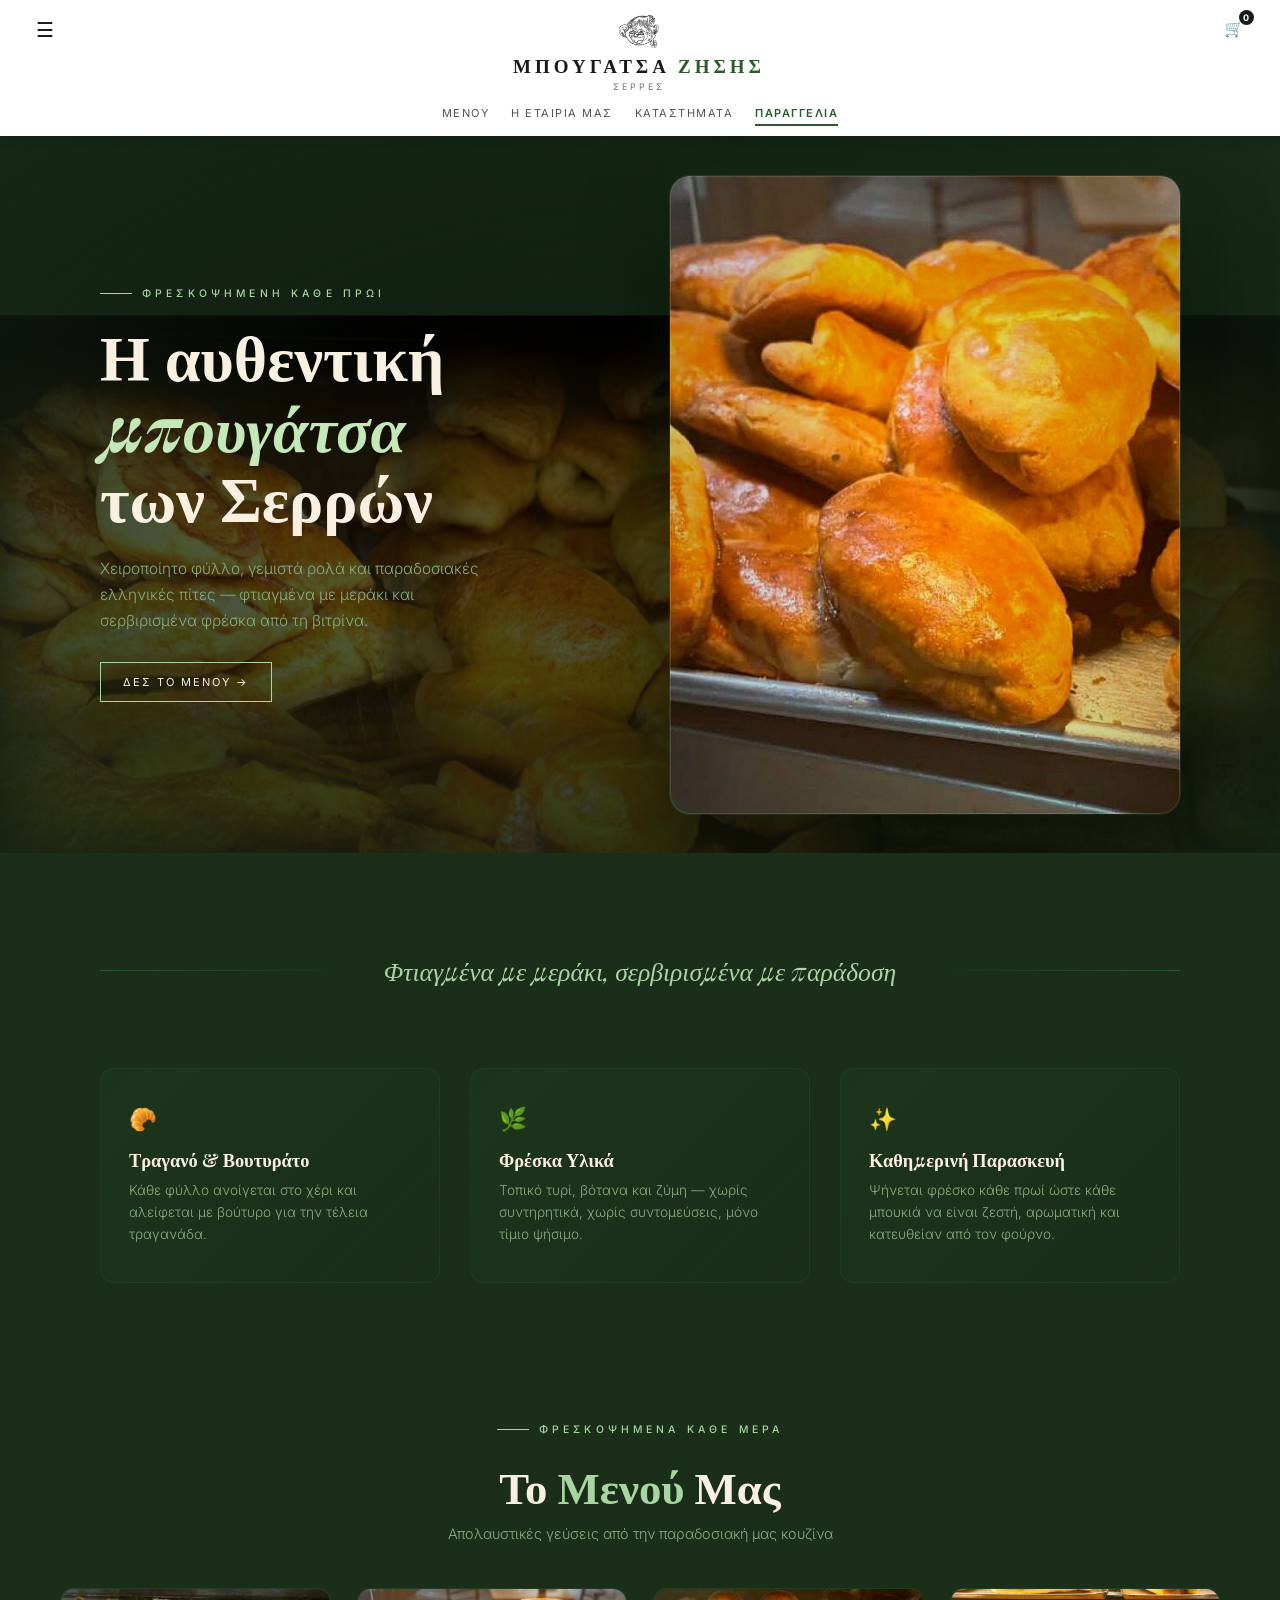
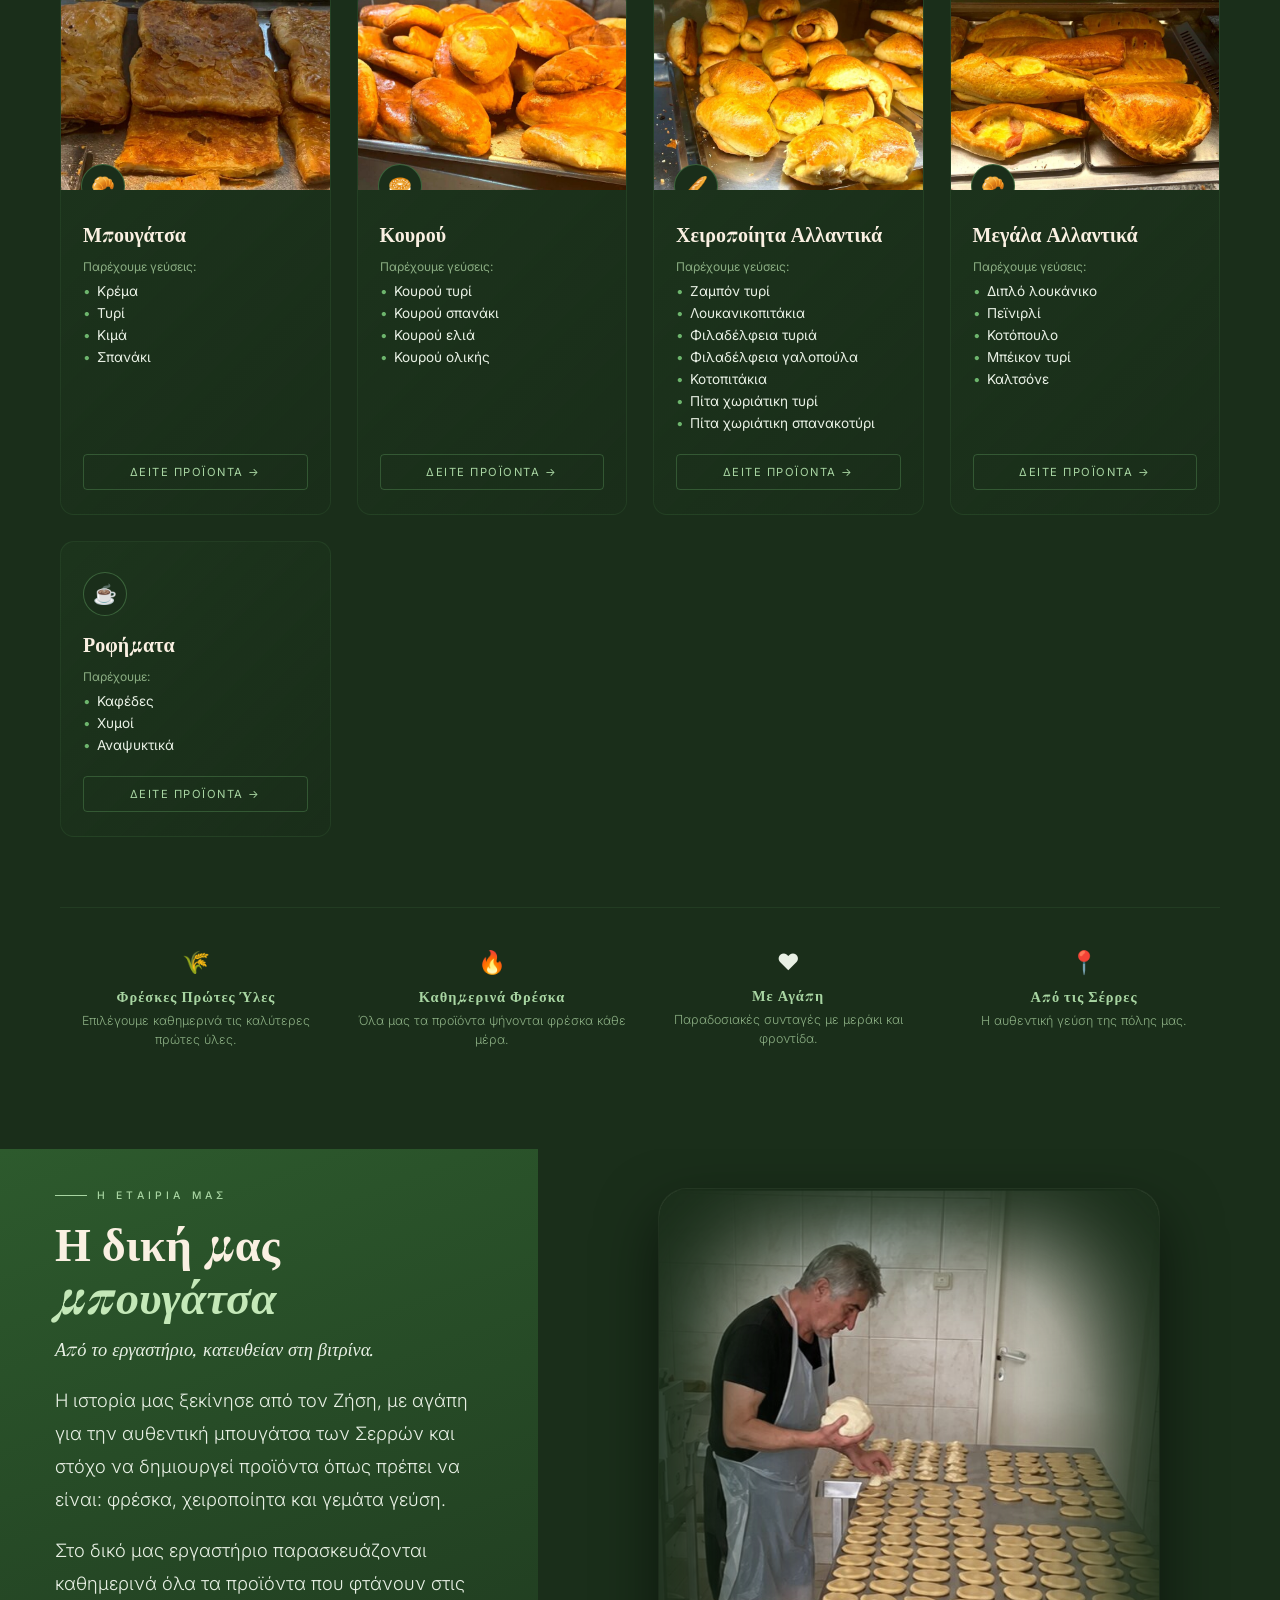
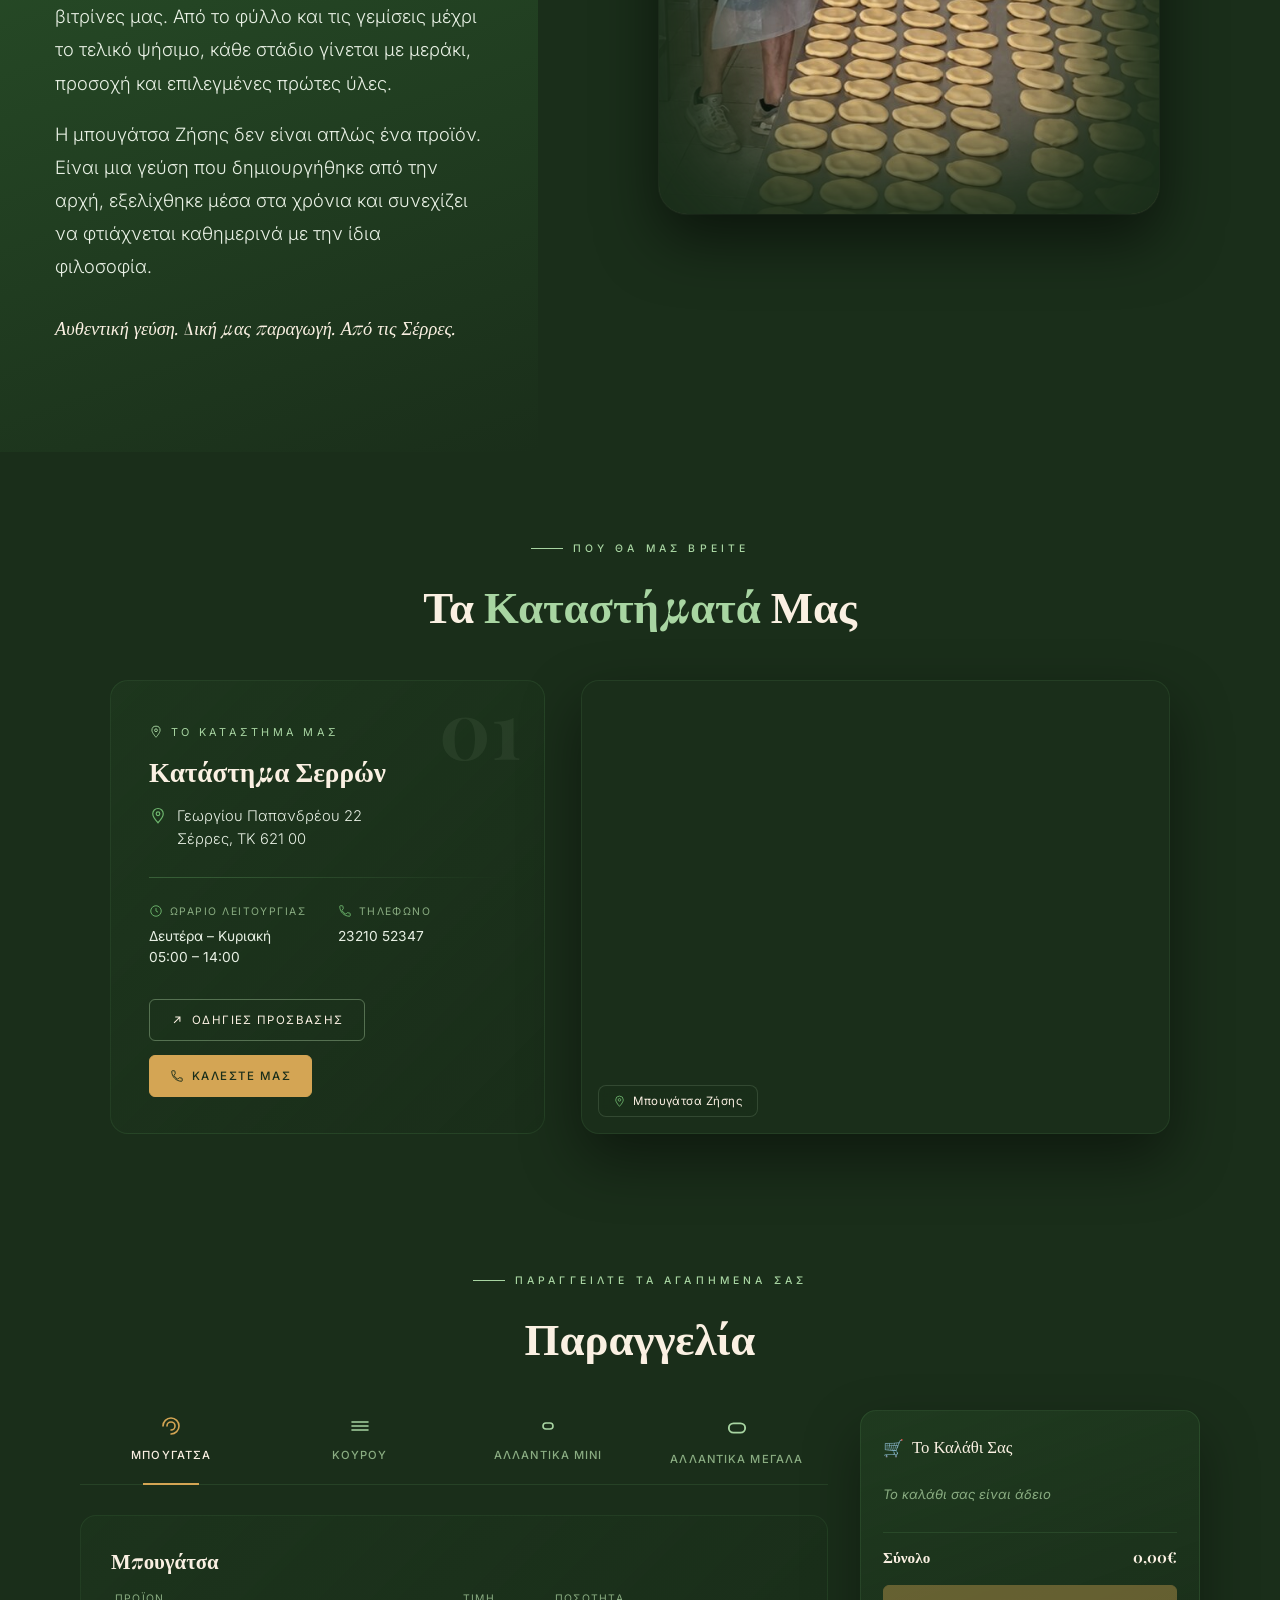
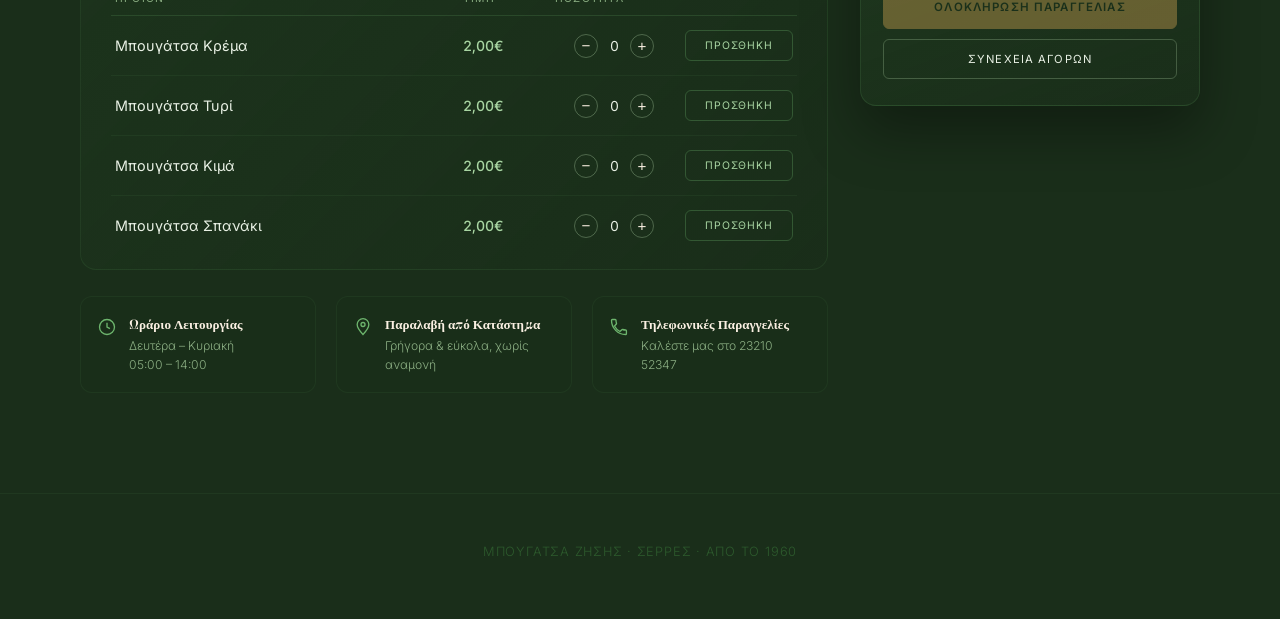
==== commit c1543130: "Add files via upload" ====
--- a/index.html
+++ b/index.html
@@ -1786,544 +1786,8 @@
     ΠΑΡΑΓΓΕΙΛΕ ΤΩΡΑ
   </a>
 
-  <script>
-    function updateScrollOffset() {
-      var header = document.querySelector('.site-header');
-      if (header) {
-        document.documentElement.style.setProperty('--header-h', header.offsetHeight + 'px');
-      }
-    }
-    window.addEventListener('load', updateScrollOffset);
-    window.addEventListener('resize', updateScrollOffset);
-
-    document.querySelectorAll('.logo-link').forEach(function (el) {
-      el.addEventListener('click', function (e) {
-        e.preventDefault();
-        window.scrollTo({ top: 0, behavior: 'smooth' });
-      });
-    });
-
-    (function revealAboutText() {
-      var panel = document.querySelector('.about-text-panel');
-      if (!panel) return;
-      if (!('IntersectionObserver' in window)) { panel.classList.add('in-view'); return; }
-      var obs = new IntersectionObserver(function (entries) {
-        entries.forEach(function (entry) {
-          if (entry.isIntersecting) {
-            entry.target.classList.add('in-view');
-            obs.unobserve(entry.target);
-          }
-        });
-      }, { threshold: 0.25 });
-      obs.observe(panel);
-    })();
-
-    (function highlightActiveNav() {
-      var navLinks = Array.prototype.slice.call(document.querySelectorAll('.site-nav a[href^="#"]'));
-      if (!navLinks.length) return;
-      var sections = navLinks.map(function (link) {
-        return document.querySelector(link.getAttribute('href'));
-      }).filter(Boolean);
-      if (!sections.length) return;
-
-      function setActive(id) {
-        navLinks.forEach(function (link) {
-          link.classList.toggle('active', link.getAttribute('href') === '#' + id);
-        });
-      }
-
-      if (!('IntersectionObserver' in window)) return;
-
-      var current = null;
-      var obs = new IntersectionObserver(function (entries) {
-        entries.forEach(function (entry) {
-          if (entry.isIntersecting) {
-            current = entry.target.id;
-          }
-        });
-        if (current) setActive(current);
-      }, {
-        root: null,
-        rootMargin: '-' + (parseInt(getComputedStyle(document.documentElement).getPropertyValue('--header-h')) || 84) + 'px 0px -60% 0px',
-        threshold: 0
-      });
-      sections.forEach(function (sec) { obs.observe(sec); });
-
-      navLinks.forEach(function (link) {
-        link.addEventListener('click', function () {
-          setActive(link.getAttribute('href').slice(1));
-        });
-      });
-    })();
-
-    (function heroParallax() {
-      var img = document.querySelector('.hero-img');
-      var hero = document.querySelector('.hero');
-      if (!img || !hero) return;
-      var reduceMotion = window.matchMedia('(prefers-reduced-motion: reduce)').matches;
-      if (reduceMotion) return;
-
-      var ticking = false;
-      var heroVisible = true;
-
-      function update() {
-        ticking = false;
-        if (!heroVisible) return;
-        var rect = hero.getBoundingClientRect();
-        var offset = rect.top * -0.32;
-        img.style.transform = 'translateY(' + offset + 'px)';
-      }
-
-      window.addEventListener('scroll', function () {
-        if (!ticking) {
-          window.requestAnimationFrame(update);
-          ticking = true;
-        }
-      }, { passive: true });
-
-      if ('IntersectionObserver' in window) {
-        var obs = new IntersectionObserver(function (entries) {
-          entries.forEach(function (entry) { heroVisible = entry.isIntersecting; });
-        }, { threshold: 0 });
-        obs.observe(hero);
-      }
-
-      update();
-    })();
-
-    (function stickyOrderButton() {
-      var btn = document.getElementById('stickyOrderBtn');
-      var hero = document.querySelector('.hero');
-      var orderSection = document.getElementById('order');
-      if (!btn || !hero) return;
-
-      var pastHero = false;
-      var inOrder = false;
-
-      function refresh() {
-        btn.classList.toggle('visible', pastHero && !inOrder);
-      }
-
-      if ('IntersectionObserver' in window) {
-        new IntersectionObserver(function (entries) {
-          entries.forEach(function (entry) { pastHero = !entry.isIntersecting; });
-          refresh();
-        }, { threshold: 0 }).observe(hero);
-
-        if (orderSection) {
-          new IntersectionObserver(function (entries) {
-            entries.forEach(function (entry) { inOrder = entry.isIntersecting; });
-            refresh();
-          }, { threshold: 0.15 }).observe(orderSection);
-        }
-      } else {
-        window.addEventListener('scroll', function () {
-          pastHero = window.scrollY > hero.offsetHeight * 0.8;
-          refresh();
-        }, { passive: true });
-      }
-    })();
-  </script>
-
-  <script>
-    (function orderSystem() {
-      // Live menu + orders come from Supabase (real Postgres database).
-      var SUPABASE_URL = 'https://jjhdredjsajovwmpdtnk.supabase.co';
-      var SUPABASE_ANON_KEY = 'eyJhbGciOiJIUzI1NiIsInR5cCI6IkpXVCJ9.eyJpc3MiOiJzdXBhYmFzZSIsInJlZiI6ImpqaGRyZWRqc2Fqb3Z3bXBkdG5rIiwicm9sZSI6ImFub24iLCJpYXQiOjE3ODgxMzk2NjAsImV4cCI6MjEwMzcxNTY2MH0.OdcIK2Ek8Sn-bAfOMoq2owu8-GV93bhPUDdExq-Pu5g';
-
-      function supabaseRpc(fnName, args) {
-        return fetch(SUPABASE_URL + '/rest/v1/rpc/' + fnName, {
-          method: 'POST',
-          headers: {
-            'Content-Type': 'application/json',
-            'apikey': SUPABASE_ANON_KEY,
-            'Authorization': 'Bearer ' + SUPABASE_ANON_KEY
-          },
-          body: JSON.stringify(args || {})
-        }).then(function (res) { return res.json(); });
-      }
-
-      // Fallback menu, used only if the live database can't be reached.
-      var FALLBACK_PRODUCTS = {
-        bougatsa: [
-          { id: 'bg-krema', name: 'Μπουγάτσα Κρέμα', price: 2.00 },
-          { id: 'bg-tyri', name: 'Μπουγάτσα Τυρί', price: 2.00 },
-          { id: 'bg-kima', name: 'Μπουγάτσα Κιμά', price: 2.00 },
-          { id: 'bg-spanaki', name: 'Μπουγάτσα Σπανάκι', price: 2.00 }
-        ],
-        kourou: [
-          { id: 'kr-tyri', name: 'Κουρού Τυρί', price: 0.40 },
-          { id: 'kr-spanaki', name: 'Κουρού Σπανάκι', price: 0.40 },
-          { id: 'kr-elia', name: 'Κουρού Ελιά', price: 0.40 },
-          { id: 'kr-olikis', name: 'Κουρού Ολικής', price: 0.40 }
-        ],
-        'allantika-mini': [
-          { id: 'am-zabontyri', name: 'Ζαμπόν Τυρί', price: 0.50 },
-          { id: 'am-loukaniko', name: 'Λουκανικοπιτάκια', price: 0.50 },
-          { id: 'am-philtyri', name: 'Φιλαδέλφεια Τυριά', price: 0.50 },
-          { id: 'am-philgalo', name: 'Φιλαδέλφεια Γαλοπούλα', price: 0.50 },
-          { id: 'am-koto', name: 'Κοτοπιτάκια', price: 0.50 },
-          { id: 'am-xoriatikitiyri', name: 'Πίτα Χωριάτικη Τυρί', price: 0.50 },
-          { id: 'am-xoriatikispanakotyri', name: 'Πίτα Χωριάτικη Σπανακοτύρι', price: 0.50 }
-        ],
-        'allantika-large': [
-          { id: 'al-diplolouk', name: 'Διπλό Λουκάνικο', price: 2.00 },
-          { id: 'al-peinirli', name: 'Πεϊνιρλί', price: 2.00 },
-          { id: 'al-kotopoulo', name: 'Κοτόπουλο', price: 2.00 },
-          { id: 'al-bacontyri', name: 'Μπέικον Τυρί', price: 2.00 },
-          { id: 'al-kaltsone', name: 'Καλτσόνε', price: 2.00 },
-          { id: 'al-boureki', name: 'Μπουρέκι', price: 1.30 },
-          { id: 'al-zabonkaseri', name: 'Ζαμπόν-Κασέρι', price: 2.00 }
-        ]
-      };
-      var PRODUCTS = FALLBACK_PRODUCTS;
-      var CATEGORY_LABELS = {
-        bougatsa: 'Μπουγάτσα',
-        kourou: 'Κουρού',
-        'allantika-mini': 'Αλλαντικά Mini',
-        'allantika-large': 'Αλλαντικά Μεγάλα'
-      };
-      var cart = {};
-      var selectedPayment = 'cash';
-      var PAYMENT_LABELS = { cash: 'Μετρητά', card: 'Κάρτα (κατά την παράδοση)' };
-
-      function fmt(n) { return n.toFixed(2).replace('.', ',') + '€'; }
-      function esc(s) { return String(s).replace(/[&<>"]/g, function (c) { return { '&': '&amp;', '<': '&lt;', '>': '&gt;', '"': '&quot;' }[c]; }); }
-
-      function renderPanel(cat) {
-        var panel = document.getElementById('orderPanel');
-        if (!panel) return;
-        var items = (PRODUCTS[cat] || []).filter(function (p) { return p.available !== false; });
-        var rows = items.map(function (p) {
-          return '' +
-            '<div class="order-row" data-id="' + p.id + '" data-name="' + esc(p.name) + '" data-price="' + p.price + '">' +
-              '<span class="order-row__name">' + esc(p.name) + '</span>' +
-              '<span class="order-row__price">' + fmt(p.price) + '</span>' +
-              '<span class="order-row__qty">' +
-                '<button type="button" class="qty-btn" data-action="dec" aria-label="Μείωση ποσότητας">&minus;</button>' +
-                '<span class="qty-value">0</span>' +
-                '<button type="button" class="qty-btn" data-action="inc" aria-label="Αύξηση ποσότητας">+</button>' +
-              '</span>' +
-              '<button type="button" class="order-add-btn" data-action="add">ΠΡΟΣΘΗΚΗ</button>' +
-            '</div>';
-        }).join('');
-        panel.innerHTML =
-          '<h3 class="order-panel__title">' + esc(CATEGORY_LABELS[cat] || '') + '</h3>' +
-          '<div class="order-table">' +
-            '<div class="order-table__head"><span>Προϊόν</span><span>Τιμή</span><span>Ποσότητα</span><span></span></div>' +
-
-            rows +
-          '</div>';
-      }
-
-      var MIN_ORDER = 10.00;
-
-      function renderCart() {
-        var itemsEl = document.getElementById('cartItems');
-        var ids = Object.keys(cart);
-        if (!itemsEl) return;
-        if (ids.length === 0) {
-          itemsEl.innerHTML = '<p class="order-cart__empty">Το καλάθι σας είναι άδειο</p>';
-        } else {
-          itemsEl.innerHTML = ids.map(function (id) {
-            var it = cart[id];
-            return '' +
-              '<div class="cart-item" data-id="' + id + '">' +
-                '<div class="cart-item__info">' +
-                  '<span class="cart-item__name">' + esc(it.name) + '</span>' +
-                  '<span class="cart-item__price">' + fmt(it.price) + '</span>' +
-                '</div>' +
-                '<span class="cart-item__qty">' +
-                  '<button type="button" class="qty-btn qty-btn--sm" data-cart-action="dec" aria-label="Μείωση">&minus;</button>' +
-                  '<span class="qty-value">' + it.qty + '</span>' +
-                  '<button type="button" class="qty-btn qty-btn--sm" data-cart-action="inc" aria-label="Αύξηση">+</button>' +
-                '</span>' +
-                '<button type="button" class="cart-item__remove" data-cart-action="remove" aria-label="Αφαίρεση">&times;</button>' +
-              '</div>';
-          }).join('');
-        }
-        var total = ids.reduce(function (sum, id) { return sum + cart[id].price * cart[id].qty; }, 0);
-        var totalEl = document.getElementById('cartTotal');
-        if (totalEl) totalEl.textContent = fmt(total);
-        var checkoutBtn = document.getElementById('checkoutBtn');
-        var belowMin = ids.length > 0 && total < MIN_ORDER;
-        if (checkoutBtn) checkoutBtn.classList.toggle('is-disabled', ids.length === 0 || belowMin);
-        var minHintEl = document.getElementById('cartMinHint');
-        if (minHintEl) {
-          if (belowMin) {
-            minHintEl.textContent = 'Ελάχιστη παραγγελία ' + fmt(MIN_ORDER) + ' — προσθέστε ακόμη ' + fmt(MIN_ORDER - total) + '.';
-            minHintEl.hidden = false;
-          } else {
-            minHintEl.hidden = true;
-          }
-        }
-      }
-
-      function addToCart(id, name, price, qty) {
-        if (qty <= 0) return;
-        if (cart[id]) { cart[id].qty += qty; }
-        else { cart[id] = { name: name, price: price, qty: qty }; }
-        renderCart();
-      }
-
-      document.addEventListener('click', function (e) {
-        var tab = e.target.closest('.order-tab');
-        if (tab) {
-          document.querySelectorAll('.order-tab').forEach(function (t) { t.classList.remove('is-active'); t.setAttribute('aria-selected', 'false'); });
-          tab.classList.add('is-active');
-          tab.setAttribute('aria-selected', 'true');
-          renderPanel(tab.getAttribute('data-category'));
-          return;
-        }
-
-        var qtyBtn = e.target.closest('.order-row .qty-btn');
-        if (qtyBtn) {
-          var row = qtyBtn.closest('.order-row');
-          var valEl = row.querySelector('.qty-value');
-          var val = parseInt(valEl.textContent, 10) || 0;
-          val = qtyBtn.dataset.action === 'inc' ? val + 1 : Math.max(0, val - 1);
-          valEl.textContent = val;
-          return;
-        }
-
-        var addBtn = e.target.closest('.order-add-btn');
-        if (addBtn) {
-          var row2 = addBtn.closest('.order-row');
-          var valEl2 = row2.querySelector('.qty-value');
-          var qty = parseInt(valEl2.textContent, 10) || 0;
-          if (qty > 0) {
-            addToCart(row2.dataset.id, row2.dataset.name, parseFloat(row2.dataset.price), qty);
-            valEl2.textContent = '0';
-          }
-          return;
-        }
-
-        var cartQtyBtn = e.target.closest('.cart-item .qty-btn');
-        if (cartQtyBtn) {
-          var item = cartQtyBtn.closest('.cart-item');
-          var id2 = item.dataset.id;
-          if (cartQtyBtn.dataset.cartAction === 'inc') cart[id2].qty += 1;
-          else cart[id2].qty = Math.max(0, cart[id2].qty - 1);
-          if (cart[id2].qty === 0) delete cart[id2];
-          renderCart();
-          return;
-        }
-
-        var removeBtn = e.target.closest('.cart-item__remove');
-        if (removeBtn) {
-          var item2 = removeBtn.closest('.cart-item');
-          delete cart[item2.dataset.id];
-          renderCart();
-          return;
-        }
-
-        var continueBtn = e.target.closest('#continueBtn');
-        if (continueBtn) {
-          var orderSection = document.getElementById('order');
-          if (orderSection) orderSection.scrollIntoView({ behavior: 'smooth', block: 'start' });
-          return;
-        }
-
-        var paymentBtn = e.target.closest('.order-payment-option');
-        if (paymentBtn) {
-          document.querySelectorAll('.order-payment-option').forEach(function (b) {
-            b.classList.remove('is-active');
-            b.setAttribute('aria-checked', 'false');
-          });
-          paymentBtn.classList.add('is-active');
-          paymentBtn.setAttribute('aria-checked', 'true');
-          selectedPayment = paymentBtn.getAttribute('data-payment');
-          return;
-        }
-
-        var checkoutBtn2 = e.target.closest('#checkoutBtn');
-        if (checkoutBtn2) {
-          var ids2 = Object.keys(cart);
-          if (ids2.length === 0) return;
-          var total2 = ids2.reduce(function (sum, id) { return sum + cart[id].price * cart[id].qty; }, 0);
-          if (total2 < MIN_ORDER) return;
-          document.getElementById('cartNormalView').hidden = true;
-          document.getElementById('orderDeliveryForm').hidden = false;
-          return;
-        }
-
-        var deliveryBackBtn = e.target.closest('#deliveryBackBtn');
-        if (deliveryBackBtn) {
-          document.getElementById('orderDeliveryForm').hidden = true;
-          document.getElementById('cartNormalView').hidden = false;
-          return;
-        }
-
-        var deliveryContinueBtn = e.target.closest('#deliveryContinueBtn');
-        if (deliveryContinueBtn) {
-          var nameEl = document.getElementById('custName');
-          var phoneEl = document.getElementById('custPhone');
-          var streetEl = document.getElementById('custStreet');
-          var numberEl = document.getElementById('custNumber');
-          var intercomEl = document.getElementById('custIntercom');
-          var errorEl = document.getElementById('orderFormError');
-
-          var name = nameEl.value.trim();
-          var phone = phoneEl.value.trim();
-          var street = streetEl.value.trim();
-          var number = numberEl.value.trim();
-          var intercom = intercomEl.value.trim();
-
-          [nameEl, phoneEl, streetEl, numberEl].forEach(function (el) { el.classList.remove('has-error'); });
-
-          var missing = [];
-          if (!name) missing.push(nameEl);
-          if (!phone) missing.push(phoneEl);
-          if (!street) missing.push(streetEl);
-          if (!number) missing.push(numberEl);
-
-          if (missing.length) {
-            missing.forEach(function (el) { el.classList.add('has-error'); });
-            if (errorEl) errorEl.hidden = false;
-            missing[0].focus();
-            return;
-          }
-          if (errorEl) errorEl.hidden = true;
-
-          if (selectedPayment === 'card') {
-            document.getElementById('orderDeliveryForm').hidden = true;
-            document.getElementById('orderCardNotice').hidden = false;
-            return;
-          }
-
-          var address = street + ' ' + number;
-          var ids3 = Object.keys(cart);
-          var total = ids3.reduce(function (sum, id) { return sum + cart[id].price * cart[id].qty; }, 0);
-          var itemsLine = ids3.map(function (id) { return cart[id].qty + '× ' + cart[id].name; }).join(', ');
-
-          function estimatedDeliveryTime() {
-            var t = new Date(Date.now() + 30 * 60000);
-            var hh = String(t.getHours()).padStart(2, '0');
-            var mm = String(t.getMinutes()).padStart(2, '0');
-            return hh + ':' + mm;
-          }
-
-          function showConfirmScreen(orderIdLabel) {
-            var listEl = document.getElementById('orderConfirmList');
-            if (listEl) {
-              var lines = [];
-              if (orderIdLabel) lines.push(['Αρ. Παραγγελίας', orderIdLabel]);
-              lines.push(['Εκτιμώμενη Ώρα Παράδοσης', '&asymp; 30 λεπτά (~' + estimatedDeliveryTime() + ')']);
-              lines.push(['Είδη', itemsLine]);
-              lines.push(['Σύνολο', fmt(total)]);
-              lines.push(['Όνομα', esc(name)]);
-              lines.push(['Τηλέφωνο', esc(phone)]);
-              lines.push(['Διεύθυνση', esc(address)]);
-              if (intercom) lines.push(['Θυροτηλέφωνο', esc(intercom)]);
-              lines.push(['Πληρωμή', PAYMENT_LABELS[selectedPayment]]);
-              listEl.innerHTML = lines.map(function (l) {
-                return '<p><span class="order-confirm__label">' + l[0] + ':</span>' + l[1] + '</p>';
-              }).join('');
-            }
-            document.getElementById('orderDeliveryForm').hidden = true;
-            document.getElementById('cartConfirm').hidden = false;
-          }
-
-          var isNumericIds = ids3.every(function (id) { return /^\d+$/.test(id); });
-          if (isNumericIds) {
-            // Product ids came from the live database — submit a real order.
-            deliveryContinueBtn.disabled = true;
-            var items = ids3.map(function (id) { return { product_id: Number(id), quantity: cart[id].qty }; });
-            supabaseRpc('public_create_order', {
-              p_customer_name: name,
-              p_customer_phone: phone,
-              p_street: street,
-              p_street_number: number,
-              p_intercom: intercom || null,
-              p_payment_method: 'cash',
-              p_items: items
-            }).then(function (result) {
-              deliveryContinueBtn.disabled = false;
-              if (result && result.order_id) {
-                showConfirmScreen('#' + result.order_id);
-              } else if (result && result.error === 'below_minimum') {
-                if (errorEl) {
-                  errorEl.textContent = 'Ελάχιστη παραγγελία ' + fmt(Number(result.minimum)) + '. Προσθέστε ακόμη προϊόντα στο καλάθι.';
-                  errorEl.hidden = false;
-                }
-                document.getElementById('orderDeliveryForm').hidden = true;
-                document.getElementById('cartNormalView').hidden = false;
-              } else {
-                showConfirmScreen(null);
-              }
-            }).catch(function () {
-              deliveryContinueBtn.disabled = false;
-              showConfirmScreen(null);
-            });
-          } else {
-            // Fallback menu was in use (live database was unreachable) — no real order to submit.
-            showConfirmScreen(null);
-          }
-          return;
-        }
-
-        var switchToCashBtn = e.target.closest('#switchToCashBtn');
-        if (switchToCashBtn) {
-          document.querySelectorAll('.order-payment-option').forEach(function (b) {
-            var isCash = b.getAttribute('data-payment') === 'cash';
-            b.classList.toggle('is-active', isCash);
-            b.setAttribute('aria-checked', isCash ? 'true' : 'false');
-          });
-          selectedPayment = 'cash';
-          document.getElementById('orderCardNotice').hidden = true;
-          document.getElementById('orderDeliveryForm').hidden = false;
-          return;
-        }
-
-        var cardNoticeBackBtn = e.target.closest('#cardNoticeBackBtn');
-        if (cardNoticeBackBtn) {
-          document.getElementById('orderCardNotice').hidden = true;
-          document.getElementById('orderDeliveryForm').hidden = false;
-          return;
-        }
-
-        var newOrderBtn = e.target.closest('#newOrderBtn');
-        if (newOrderBtn) {
-          cart = {};
-          renderCart();
-          ['custName', 'custPhone', 'custStreet', 'custNumber', 'custIntercom'].forEach(function (id) {
-            var el = document.getElementById(id);
-            if (el) el.value = '';
-          });
-          document.getElementById('cartConfirm').hidden = true;
-          document.getElementById('cartNormalView').hidden = false;
-          return;
-        }
-      });
-
-      ['custName', 'custPhone', 'custStreet', 'custNumber'].forEach(function (id) {
-        var el = document.getElementById(id);
-        if (el) el.addEventListener('input', function () { el.classList.remove('has-error'); });
-      });
-
-      function loadLiveProducts() {
-        supabaseRpc('public_get_products').then(function (rows) {
-          if (!Array.isArray(rows) || rows.length === 0) return;
-          var grouped = {};
-          rows.forEach(function (r) {
-            var slug = r.category_slug;
-            if (!slug) return;
-            if (!grouped[slug]) grouped[slug] = [];
-            grouped[slug].push({ id: String(r.id), name: r.name, price: Number(r.price), available: r.available });
-          });
-          PRODUCTS = grouped;
-          var activeTab = document.querySelector('.order-tab.is-active');
-          renderPanel(activeTab ? activeTab.getAttribute('data-category') : 'bougatsa');
-        }).catch(function () {
-          // Live database unreachable — keep using the fallback menu already rendered.
-        });
-      }
-
-      renderPanel('bougatsa');
-      renderCart();
-      loadLiveProducts();
-    })();
-  </script>
+  <script src="index.js"></script>
+
 
 </body>
 </html>
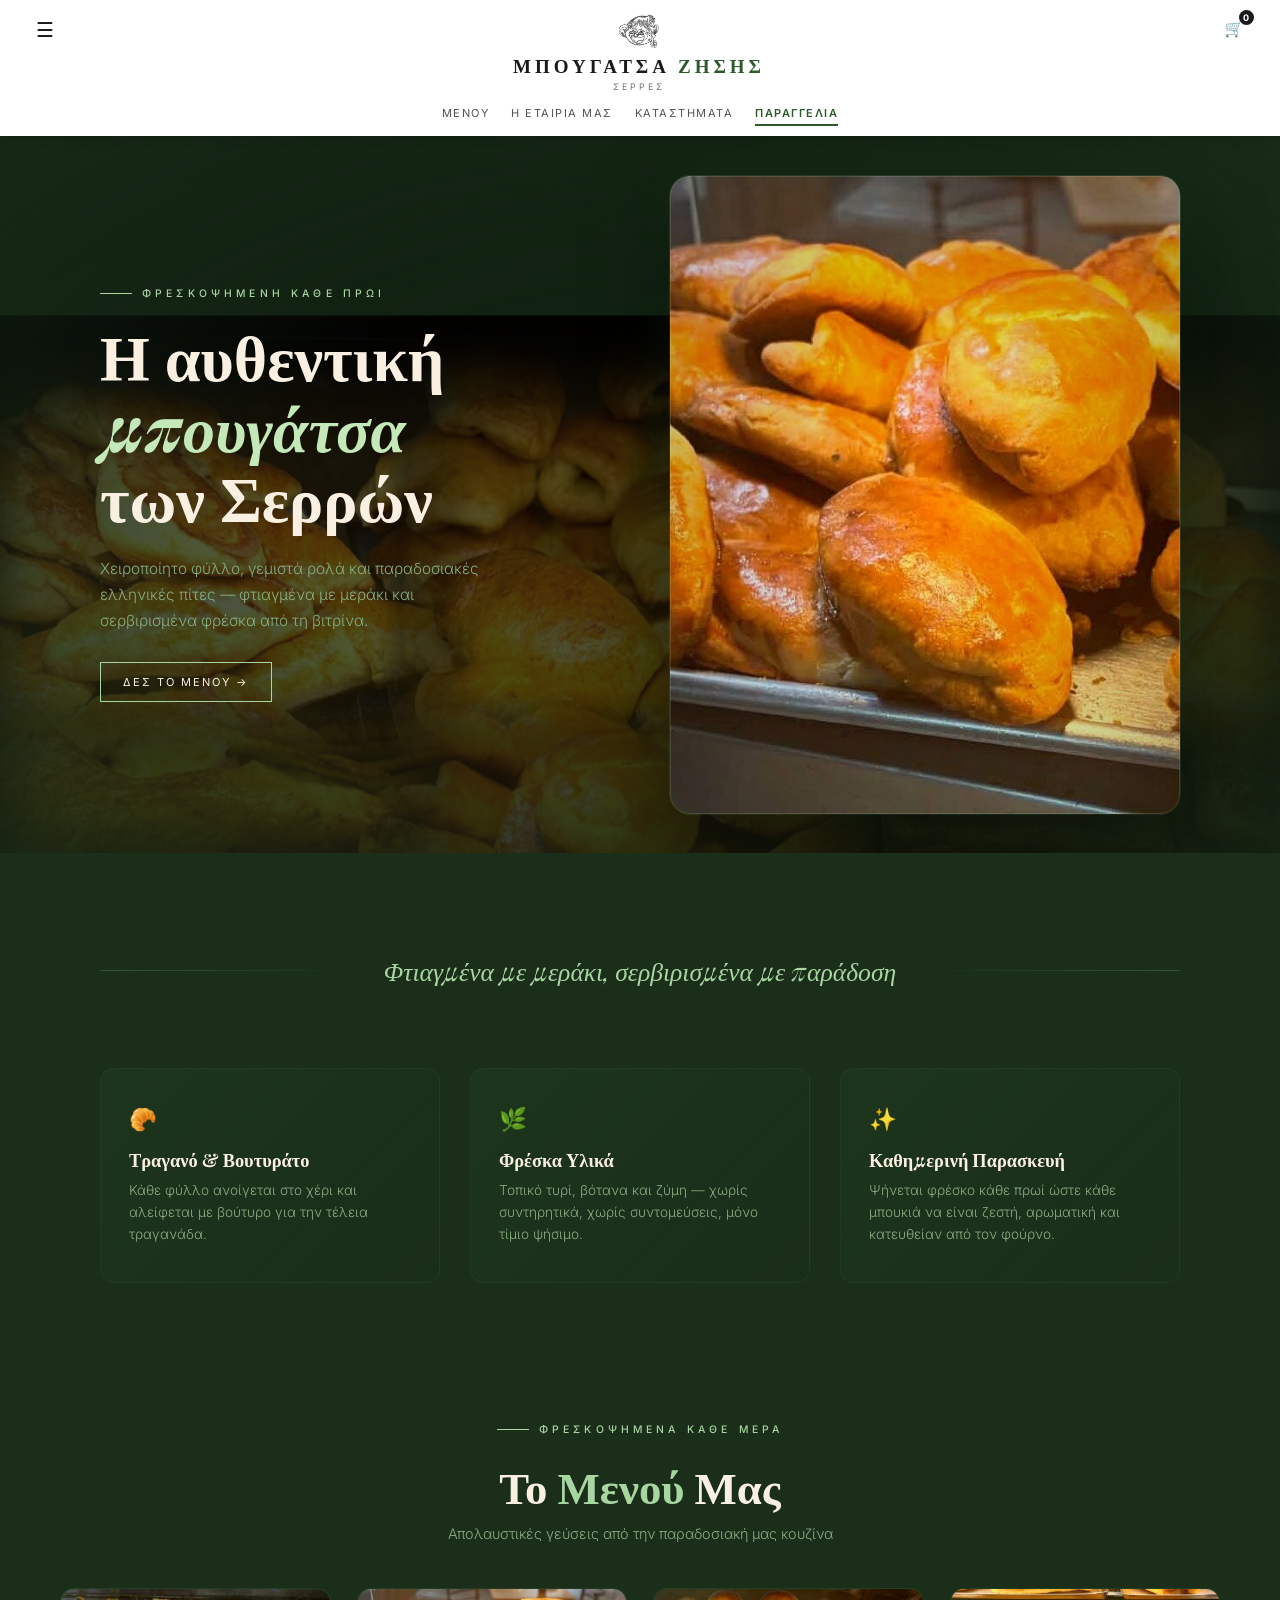
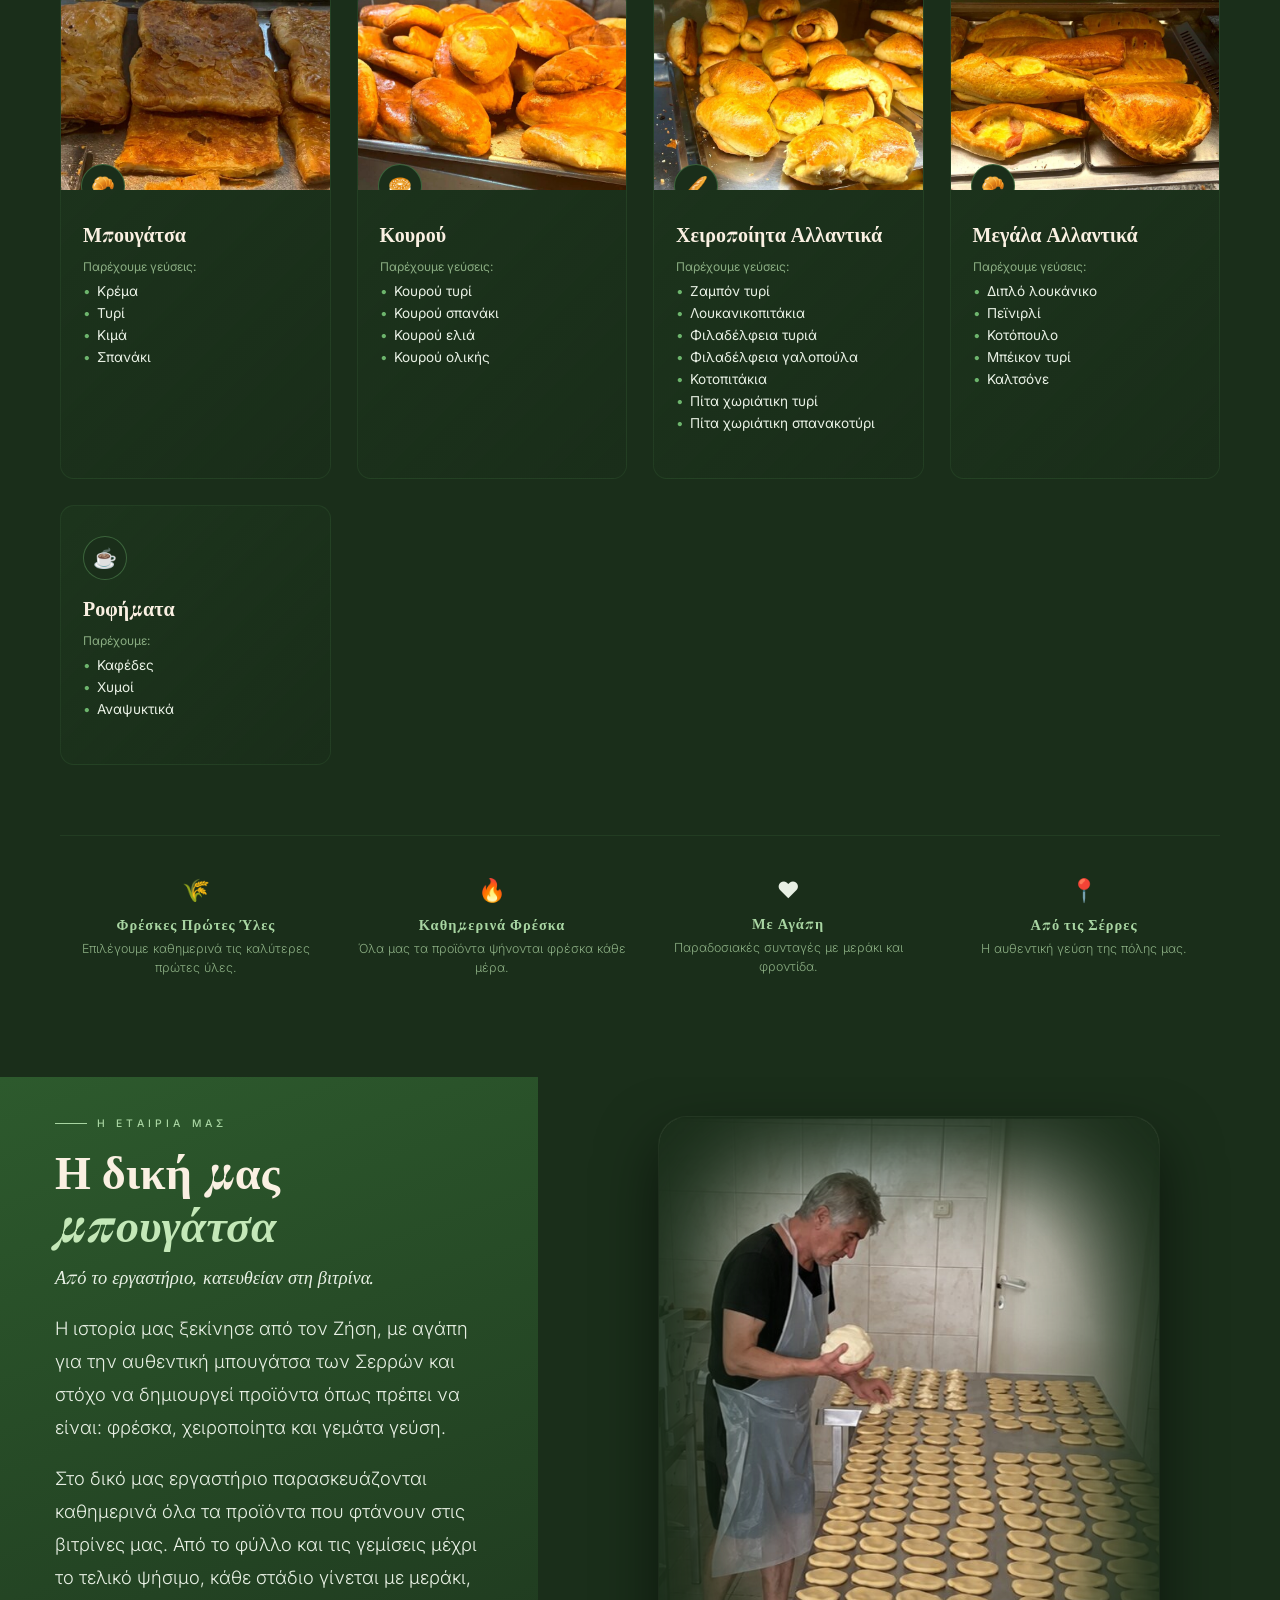
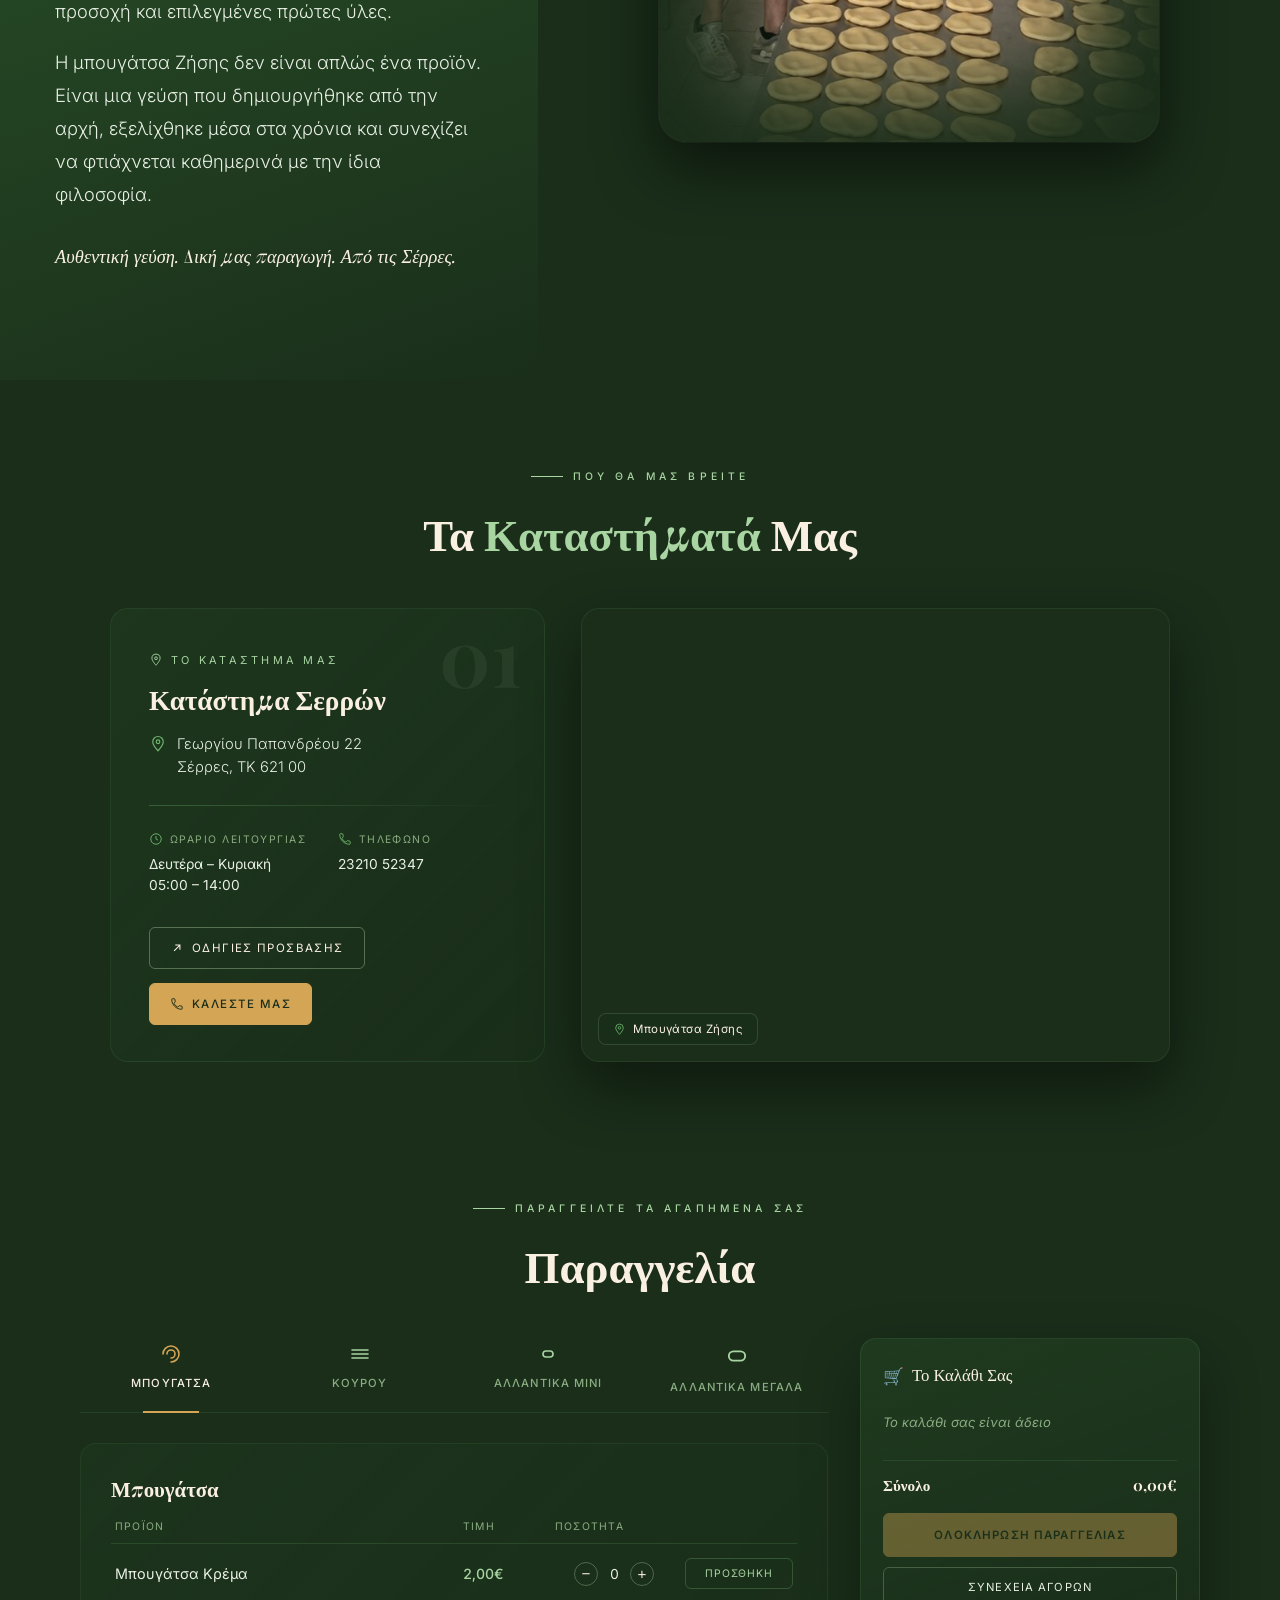
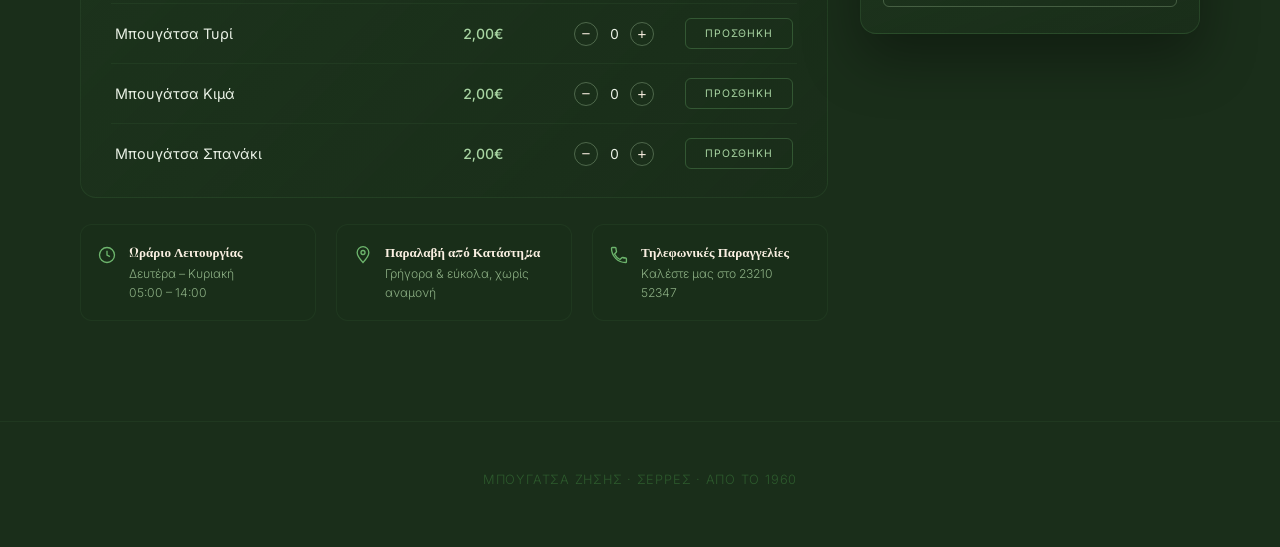
==== commit 764cdd5e: "Add files via upload" ====
--- a/index.html
+++ b/index.html
@@ -5,1414 +5,7 @@
 <meta name="viewport" content="width=device-width, initial-scale=1.0">
 <title>Μπουγάτσα Ζήσης | Σέρρες</title>
 <link rel="stylesheet" href="https://fonts.googleapis.com/css2?family=Playfair+Display:wght@400;600;700&family=Inter:wght@300;400;500&display=swap">
-<style>
-  @charset "UTF-8";
-  * { margin: 0; padding: 0; box-sizing: border-box; }
-
-  html { scroll-behavior: smooth; }
-
-  :root {
-    --green-deep: #1a2e1a;
-    --green-mid: #2d5a2d;
-    --green-accent: #6db56d;
-    --green-light: #a8d5a2;
-    --green-glow: #c4e8b8;
-    --gold-warm: #d4a554;
-    --cream: #faf0e2;
-    --text-light: #e8f0e4;
-    --text-muted: #8aad82;
-    --header-h: 84px;
-  }
-
-  body {
-    font-family: 'Inter', sans-serif;
-    background: var(--green-deep);
-    color: var(--text-light);
-    overflow-x: hidden;
-  }
-
-  /* ===== Header ===== */
-  .site-header {
-    position: sticky;
-    top: 0;
-    width: 100%;
-    z-index: 100;
-    display: flex;
-    flex-direction: column;
-    align-items: center;
-    padding: 14px 32px 12px;
-    color: #1a1a1a;
-    background: #ffffff;
-    box-shadow: 0 2px 10px rgba(0,0,0,0.15);
-  }
-
-  .site-header__row {
-    width: 100%;
-    display: flex;
-    align-items: flex-start;
-    justify-content: space-between;
-    margin-bottom: 4px;
-  }
-
-  .menu-icon, .cart-icon {
-    position: relative;
-    background: none;
-    border: none;
-    color: #1a1a1a;
-    font-size: 20px;
-    cursor: pointer;
-    padding: 4px;
-    font-family: inherit;
-  }
-
-  .cart-icon { font-size: 16px; }
-
-  .cart-icon__badge {
-    position: absolute;
-    top: -4px; right: -6px;
-    background: #1a1a1a;
-    color: #fff;
-    font-size: 9px;
-    font-weight: 700;
-    line-height: 1;
-    border-radius: 50%;
-    width: 15px; height: 15px;
-    display: flex; align-items: center; justify-content: center;
-  }
-
-  .logo-link { display: block; text-decoration: none; color: inherit; cursor: pointer; }
-
-  .logo { text-align: center; color: #1a1a1a; }
-
-  .logo__emblem {
-    width: 40px;
-    height: auto;
-    display: block;
-    margin: 0 auto 4px;
-  }
-
-  .logo__brand {
-    font-family: 'Playfair Display', serif;
-    font-size: 19px;
-    letter-spacing: 4px;
-    font-weight: 700;
-    color: #1a1a1a;
-  }
-
-  .logo__brand-accent { color: var(--green-mid); }
-
-  .logo__place {
-    font-size: 9px;
-    letter-spacing: 3px;
-    opacity: 0.6;
-    margin-top: 3px;
-  }
-
-  .site-nav {
-    display: flex;
-    gap: 22px;
-    font-size: 11px;
-    letter-spacing: 1.5px;
-    margin-top: 10px;
-  }
-
-  .site-nav a { color: #1a1a1a; text-decoration: none; opacity: 0.75; position: relative; padding-bottom: 4px; }
-  .site-nav a:hover, .site-nav a:focus-visible { opacity: 1; }
-  .site-nav a::after {
-    content: '';
-    position: absolute;
-    left: 0; right: 0; bottom: -2px;
-    height: 2px;
-    background: var(--green-mid);
-    transform: scaleX(0);
-    transform-origin: center;
-    transition: transform 0.25s ease;
-  }
-  .site-nav a.active {
-    opacity: 1;
-    color: var(--green-mid);
-    font-weight: 600;
-  }
-  .site-nav a.active::after { transform: scaleX(1); }
-  .site-nav a:focus-visible, .menu-icon:focus-visible, .cart-icon:focus-visible, .hero-cta:focus-visible, .menu-card__cta:focus-visible {
-    outline: 2px solid var(--green-accent);
-    outline-offset: 3px;
-  }
-
-  /* ===== Full-Screen Hero ===== */
-  .hero {
-    position: relative;
-    min-height: 650px;
-    overflow: hidden;
-    display: flex;
-    align-items: center;
-    justify-content: center;
-  }
-
-  .hero-img {
-    position: absolute;
-    inset: 0;
-    width: 100%;
-    height: 118%;
-    top: -9%;
-    object-fit: cover;
-    filter: brightness(0.55) saturate(0.9);
-    transition: filter 1.2s ease;
-    transform: translateY(0);
-    will-change: transform;
-  }
-
-  .hero:hover .hero-img {
-    filter: brightness(0.6) saturate(1);
-  }
-
-  .sticky-order-btn {
-    position: fixed;
-    right: 24px;
-    bottom: 24px;
-    z-index: 500;
-    display: flex;
-    align-items: center;
-    gap: 10px;
-    padding: 14px 22px;
-    border-radius: 999px;
-    background: var(--gold-warm);
-    color: var(--green-deep);
-    font-size: 13px;
-    font-weight: 700;
-    letter-spacing: 1px;
-    text-decoration: none;
-    box-shadow: 0 10px 28px rgba(0,0,0,0.35), 0 0 0 rgba(212,165,84,0.5);
-    opacity: 0;
-    transform: translateY(16px) scale(0.9);
-    pointer-events: none;
-    transition: opacity 0.35s ease, transform 0.35s ease, box-shadow 0.25s ease, background 0.2s ease;
-  }
-
-  .sticky-order-btn.visible {
-    opacity: 1;
-    transform: translateY(0) scale(1);
-    pointer-events: auto;
-  }
-
-  .sticky-order-btn:hover {
-    background: var(--green-glow);
-    box-shadow: 0 14px 32px rgba(0,0,0,0.4);
-  }
-
-  .sticky-order-btn svg { width: 18px; height: 18px; flex-shrink: 0; }
-
-  @media (max-width: 600px) {
-    .sticky-order-btn {
-      right: 16px;
-      bottom: 16px;
-      padding: 13px 18px;
-      font-size: 12px;
-    }
-  }
-
-  .hero-tint {
-    position: absolute;
-    inset: 0;
-    background: linear-gradient(
-      160deg,
-      rgba(26, 46, 26, 0.5) 0%,
-      rgba(45, 90, 45, 0.35) 40%,
-      rgba(26, 46, 26, 0.75) 100%
-    );
-    mix-blend-mode: multiply;
-  }
-
-  .hero-vignette {
-    position: absolute;
-    inset: 0;
-    background: radial-gradient(
-      ellipse at center,
-      transparent 40%,
-      rgba(26, 46, 26, 0.7) 100%
-    );
-  }
-
-  .hero-inner {
-    position: relative;
-    z-index: 3;
-    width: 100%;
-    max-width: 1200px;
-    padding: 40px 60px;
-    display: grid;
-    grid-template-columns: 1fr 1fr;
-    gap: 60px;
-    align-items: center;
-  }
-
-  .hero-text {
-    opacity: 0;
-    transform: translateY(40px);
-    animation: riseIn 1s 0.3s ease forwards;
-  }
-
-  @keyframes riseIn {
-    to { opacity: 1; transform: translateY(0); }
-  }
-
-  .hero-label {
-    font-weight: 500;
-    font-size: 0.65rem;
-    letter-spacing: 0.4em;
-    text-transform: uppercase;
-    color: var(--green-light);
-    margin-bottom: 20px;
-    display: flex;
-    align-items: center;
-    gap: 10px;
-  }
-
-  .hero-label::before {
-    content: '';
-    width: 32px;
-    height: 1px;
-    background: var(--green-light);
-  }
-
-  .hero-title {
-    font-family: 'Playfair Display', serif;
-    font-size: clamp(2.6rem, 5vw, 4.2rem);
-    font-weight: 700;
-    line-height: 1.1;
-    margin-bottom: 24px;
-    color: var(--cream);
-    text-wrap: balance;
-  }
-
-  .hero-title em {
-    font-style: italic;
-    color: var(--green-glow);
-  }
-
-  .hero-desc {
-    font-weight: 300;
-    font-size: clamp(0.95rem, 1.2vw, 1.15rem);
-    line-height: 1.7;
-    color: var(--text-muted);
-    max-width: 400px;
-    margin-bottom: 28px;
-  }
-
-  .hero-cta {
-    display: inline-flex;
-    align-items: center;
-    gap: 8px;
-    background: transparent;
-    border: 1px solid var(--green-light);
-    color: var(--cream);
-    font-family: 'Inter', sans-serif;
-    font-size: 11px;
-    letter-spacing: 2px;
-    padding: 12px 22px;
-    text-decoration: none;
-    cursor: pointer;
-    transition: background 0.3s ease, color 0.3s ease;
-  }
-
-  .hero-cta:hover { background: var(--green-light); color: var(--green-deep); }
-
-  .hero-card {
-    position: relative;
-    border-radius: 20px;
-    overflow: hidden;
-    aspect-ratio: 4 / 5;
-    box-shadow:
-      0 30px 80px rgba(0,0,0,0.5),
-      0 0 0 1px rgba(196,232,184,0.12),
-      0 0 60px rgba(45,90,45,0.2);
-    opacity: 0;
-    transform: translateY(50px) scale(0.96);
-    animation: cardIn 1.1s 0.5s ease forwards;
-  }
-
-  @keyframes cardIn {
-    to { opacity: 1; transform: translateY(0) scale(1); }
-  }
-
-  .hero-card img {
-    width: 100%;
-    height: 100%;
-    object-fit: cover;
-    transition: transform 6s ease;
-  }
-
-  .hero-card:hover img { transform: scale(1.06); }
-
-  .hero-card::after {
-    content: '';
-    position: absolute;
-    inset: 0;
-    border-radius: 20px;
-    border: 1px solid rgba(196,232,184,0.15);
-    pointer-events: none;
-  }
-
-  .hero-card::before {
-    content: '';
-    position: absolute;
-    top: -30%; left: -20%;
-    width: 60%; height: 60%;
-    background: radial-gradient(circle, rgba(109,181,109,0.15), transparent 70%);
-    filter: blur(40px);
-    z-index: -1;
-  }
-
-  /* ===== Tagline Strip ===== */
-  .tagline-strip {
-    padding: 100px 60px 80px;
-    max-width: 1200px;
-    margin: 0 auto;
-    display: flex;
-    align-items: center;
-    gap: 30px;
-    opacity: 0;
-    animation: riseIn 0.8s 1.2s ease forwards;
-  }
-
-  .tagline-line {
-    flex: 1;
-    height: 1px;
-    background: linear-gradient(to right, var(--green-mid), transparent);
-  }
-
-  .tagline-text {
-    font-family: 'Playfair Display', serif;
-    font-size: clamp(1.1rem, 2vw, 1.6rem);
-    font-weight: 400;
-    font-style: italic;
-    color: var(--green-light);
-    white-space: nowrap;
-  }
-
-  /* ===== Details Row ===== */
-  .details {
-    padding: 0 60px 100px;
-    max-width: 1200px;
-    margin: 0 auto;
-    display: grid;
-    grid-template-columns: repeat(3, 1fr);
-    gap: 30px;
-    opacity: 0;
-    animation: riseIn 0.8s 1.5s ease forwards;
-  }
-
-  .detail-card {
-    padding: 36px 28px;
-    border-radius: 14px;
-    background: linear-gradient(135deg, rgba(45,90,45,0.15), rgba(26,46,26,0.4));
-    border: 1px solid rgba(109,181,109,0.08);
-    transition: transform 0.4s ease, border-color 0.4s ease;
-  }
-
-  .detail-card:hover {
-    transform: translateY(-4px);
-    border-color: rgba(109,181,109,0.25);
-  }
-
-  .detail-icon {
-    font-size: 1.4rem;
-    margin-bottom: 14px;
-    display: block;
-  }
-
-  .detail-title {
-    font-family: 'Playfair Display', serif;
-    font-size: 1.15rem;
-    font-weight: 700;
-    margin-bottom: 8px;
-    color: var(--cream);
-  }
-
-  .detail-desc {
-    font-weight: 300;
-    font-size: 0.85rem;
-    line-height: 1.6;
-    color: var(--text-muted);
-  }
-
-  /* ===== Menu Section ===== */
-  .menu-section {
-    scroll-margin-top: var(--header-h);
-    padding: 40px 60px 100px;
-  }
-
-  .menu-inner {
-    max-width: 1280px;
-    margin: 0 auto;
-    width: 100%;
-  }
-
-  .menu-heading {
-    text-align: center;
-    margin-bottom: 46px;
-  }
-
-  .menu-title {
-    font-family: 'Playfair Display', serif;
-    font-size: clamp(2rem, 3.5vw, 3rem);
-    font-weight: 700;
-    color: var(--cream);
-    margin-top: 14px;
-  }
-
-  .menu-subtitle {
-    font-weight: 300;
-    font-size: 0.9rem;
-    color: var(--text-muted);
-    margin-top: 10px;
-  }
-
-  .menu-grid {
-    display: grid;
-    grid-template-columns: repeat(auto-fit, minmax(230px, 1fr));
-    gap: 26px;
-  }
-
-  .menu-card {
-    border-radius: 14px;
-    overflow: hidden;
-    background: linear-gradient(135deg, rgba(45,90,45,0.15), rgba(26,46,26,0.5));
-    border: 1px solid rgba(109,181,109,0.1);
-    transition: transform 0.35s ease, border-color 0.35s ease;
-    display: flex;
-    flex-direction: column;
-  }
-
-  .menu-card:hover {
-    transform: translateY(-5px);
-    border-color: rgba(109,181,109,0.3);
-  }
-
-  .menu-card__img-wrap {
-    position: relative;
-    aspect-ratio: 4/3;
-    overflow: hidden;
-  }
-
-  .menu-card__img-wrap img {
-    width: 100%;
-    height: 100%;
-    object-fit: cover;
-    display: block;
-  }
-
-  .menu-card__badge {
-    position: absolute;
-    left: 20px;
-    bottom: -18px;
-    width: 44px;
-    height: 44px;
-    border-radius: 50%;
-    background: var(--green-deep);
-    border: 1px solid rgba(109,181,109,0.4);
-    display: flex;
-    align-items: center;
-    justify-content: center;
-    font-size: 1.2rem;
-  }
-
-  .menu-card--noimg .menu-card__badge--static {
-    position: static;
-    margin-bottom: 14px;
-  }
-
-  .menu-card--noimg .menu-card__body {
-    padding-top: 30px;
-  }
-
-  .menu-card__body {
-    padding: 30px 22px 24px;
-    flex: 1;
-    display: flex;
-    flex-direction: column;
-  }
-
-  .menu-card__name {
-    font-family: 'Playfair Display', serif;
-    font-size: 1.25rem;
-    font-weight: 700;
-    color: var(--cream);
-    margin-bottom: 12px;
-  }
-
-  .menu-card__label {
-    font-size: 0.75rem;
-    color: var(--text-muted);
-    margin-bottom: 6px;
-  }
-
-  .menu-card__list {
-    list-style: none;
-    margin-bottom: 20px;
-    flex: 1;
-  }
-
-  .menu-card__list li {
-    font-size: 0.85rem;
-    color: var(--text-light);
-    padding: 3px 0;
-    padding-left: 14px;
-    position: relative;
-  }
-
-  .menu-card__list li::before {
-    content: '•';
-    position: absolute;
-    left: 0;
-    color: var(--green-accent);
-  }
-
-  .menu-card__cta {
-    display: inline-block;
-    font-size: 0.7rem;
-    letter-spacing: 1.5px;
-    color: var(--green-light);
-    text-decoration: none;
-    border: 1px solid rgba(109,181,109,0.3);
-    padding: 10px 16px;
-    border-radius: 4px;
-    text-align: center;
-    transition: border-color 0.3s ease, background 0.3s ease;
-  }
-
-  .menu-card__cta:hover { border-color: var(--green-accent); background: rgba(109,181,109,0.1); }
-
-  .menu-features {
-    margin-top: 70px;
-    padding-top: 40px;
-    border-top: 1px solid rgba(109,181,109,0.1);
-    display: grid;
-    grid-template-columns: repeat(4, 1fr);
-    gap: 24px;
-    text-align: center;
-  }
-
-  .menu-feature__icon {
-    font-size: 1.4rem;
-    display: block;
-    margin-bottom: 10px;
-  }
-
-  .menu-feature h4 {
-    font-family: 'Playfair Display', serif;
-    font-size: 0.9rem;
-    color: var(--green-light);
-    letter-spacing: 1px;
-    margin-bottom: 6px;
-  }
-
-  .menu-feature p {
-    font-size: 0.78rem;
-    font-weight: 300;
-    color: var(--text-muted);
-    line-height: 1.5;
-  }
-
-  /* ===== About Section ===== */
-  .about-section {
-    display: flex;
-    scroll-margin-top: var(--header-h);
-  }
-
-  .about-text-panel {
-    width: 42%;
-    flex-shrink: 0;
-    background: linear-gradient(160deg, var(--green-mid) 0%, var(--green-deep) 100%);
-    display: flex;
-    flex-direction: column;
-    justify-content: flex-start;
-    padding: 40px 55px 90px;
-  }
-
-  .about-photo-panel {
-    flex: 1;
-    position: relative;
-    overflow: hidden;
-    display: flex;
-    align-items: flex-start;
-    justify-content: center;
-    padding: 40px 6vw 70px;
-    background: var(--green-deep);
-  }
-
-  .about-photo-frame {
-    position: relative;
-    width: 100%;
-    max-width: 500px;
-    aspect-ratio: 4 / 5;
-    border-radius: 28px;
-    overflow: hidden;
-    box-shadow: 0 25px 60px rgba(0,0,0,0.55), 0 0 0 1px rgba(196,232,184,0.08);
-  }
-
-  .about-photo-panel img {
-    width: 100%;
-    height: 100%;
-    object-fit: cover;
-    object-position: 32% 20%;
-    display: block;
-    -webkit-mask-image: radial-gradient(ellipse 72% 76% at center, #000 55%, transparent 100%);
-    mask-image: radial-gradient(ellipse 72% 76% at center, #000 55%, transparent 100%);
-  }
-
-  .about-photo-frame::after {
-    content: '';
-    position: absolute;
-    inset: 0;
-    pointer-events: none;
-    box-shadow: inset 0 0 110px 55px var(--green-deep);
-    border-radius: 28px;
-  }
-
-  .about-photo-note {
-    position: absolute;
-    left: 50%;
-    bottom: 18px;
-    transform: translateX(-50%);
-    font-size: 0.62rem;
-    letter-spacing: 0.08em;
-    color: var(--text-muted);
-    background: rgba(26,46,26,0.75);
-    padding: 5px 12px;
-    border-radius: 20px;
-    white-space: nowrap;
-  }
-
-  .about-text-panel .hero-label { margin-bottom: 14px; }
-
-  .about-title {
-    font-family: 'Playfair Display', serif;
-    font-size: clamp(2rem, 3.6vw, 2.9rem);
-    font-weight: 700;
-    line-height: 1.15;
-    color: var(--cream);
-    margin-bottom: 10px;
-    text-wrap: balance;
-  }
-
-  .about-title em { font-style: italic; color: var(--green-glow); }
-
-  .about-tagline {
-    font-family: 'Playfair Display', serif;
-    font-style: italic;
-    font-size: clamp(1rem, 1.7vw, 1.2rem);
-    color: var(--green-glow);
-    margin-bottom: 26px;
-  }
-
-  .about-text-panel p {
-    font-weight: 300;
-    font-size: clamp(1rem, 1.5vw, 1.15rem);
-    line-height: 1.8;
-    color: var(--text-light);
-    margin-bottom: 18px;
-    max-width: 48ch;
-  }
-
-  .about-closing {
-    font-family: 'Playfair Display', serif;
-    font-style: italic;
-    font-size: clamp(1rem, 1.5vw, 1.15rem);
-    color: var(--cream) !important;
-    opacity: 0.95;
-    margin-top: 10px !important;
-  }
-
-  /* ===== About: line-by-line reveal ===== */
-  .about-text-panel > * {
-    opacity: 0;
-    transform: translateY(26px);
-    transition: opacity 0.8s cubic-bezier(.16,.84,.44,1), transform 0.8s cubic-bezier(.16,.84,.44,1);
-  }
-  .about-text-panel > *:nth-child(1) { transition-delay: 0.05s; }
-  .about-text-panel > *:nth-child(2) { transition-delay: 0.17s; }
-  .about-text-panel > *:nth-child(3) { transition-delay: 0.29s; }
-  .about-text-panel > *:nth-child(4) { transition-delay: 0.43s; }
-  .about-text-panel > *:nth-child(5) { transition-delay: 0.57s; }
-  .about-text-panel > *:nth-child(6) { transition-delay: 0.71s; }
-  .about-text-panel > *:nth-child(7) { transition-delay: 0.85s; }
-  .about-text-panel.in-view > * { opacity: 1; transform: translateY(0); }
-
-  @media (max-width: 850px) {
-    .about-section { flex-direction: column; }
-    .about-text-panel { width: 100%; padding: 32px 24px 60px; }
-    .about-photo-panel { width: 100%; padding: 40px 6vw 56px; }
-    .about-photo-frame { max-width: 420px; }
-  }
-
-  /* ===== Stores Section ===== */
-  .stores-section {
-    scroll-margin-top: var(--header-h);
-    padding: 90px 60px 100px;
-    max-width: 1180px;
-    margin: 0 auto;
-  }
-
-  .stores-inner { width: 100%; }
-
-  .stores-heading { text-align: center; margin-bottom: 46px; }
-
-  .stores-block {
-    display: grid;
-    grid-template-columns: minmax(320px, 0.85fr) 1.15fr;
-    gap: 36px;
-    align-items: stretch;
-  }
-
-  .store-card {
-    position: relative;
-    padding: 44px 38px 36px;
-    border-radius: 18px;
-    background: linear-gradient(135deg, rgba(45,90,45,0.18), rgba(26,46,26,0.55));
-    border: 1px solid rgba(109,181,109,0.12);
-    overflow: hidden;
-  }
-
-  .store-card__number {
-    position: absolute;
-    top: 6px;
-    right: 22px;
-    font-family: 'Playfair Display', serif;
-    font-size: 5rem;
-    font-weight: 700;
-    color: rgba(196,232,184,0.07);
-    line-height: 1;
-    pointer-events: none;
-  }
-
-  .store-card__eyebrow {
-    display: flex;
-    align-items: center;
-    gap: 8px;
-    font-size: 0.68rem;
-    letter-spacing: 0.3em;
-    text-transform: uppercase;
-    color: var(--green-light);
-    margin-bottom: 14px;
-  }
-
-  .store-card__eyebrow svg { width: 14px; height: 14px; flex-shrink: 0; }
-
-  .store-card__name {
-    font-family: 'Playfair Display', serif;
-    font-size: 1.7rem;
-    font-weight: 700;
-    color: var(--cream);
-    margin-bottom: 16px;
-    text-wrap: balance;
-  }
-
-  .store-card__address {
-    display: flex;
-    gap: 10px;
-    margin-bottom: 26px;
-  }
-
-  .store-card__address svg {
-    width: 18px; height: 18px;
-    flex-shrink: 0;
-    margin-top: 2px;
-    color: var(--green-accent);
-  }
-
-  .store-card__address p {
-    font-size: 0.92rem;
-    line-height: 1.55;
-    font-weight: 300;
-    color: var(--text-light);
-  }
-
-  .store-card__divider {
-    height: 1px;
-    background: linear-gradient(to right, rgba(109,181,109,0.35), transparent);
-    margin-bottom: 26px;
-  }
-
-  .store-card__meta {
-    display: grid;
-    grid-template-columns: 1fr 1fr;
-    gap: 20px;
-    margin-bottom: 32px;
-  }
-
-  .store-card__meta-label {
-    display: flex;
-    align-items: center;
-    gap: 7px;
-    font-size: 0.65rem;
-    letter-spacing: 0.14em;
-    text-transform: uppercase;
-    color: var(--text-muted);
-    margin-bottom: 8px;
-  }
-
-  .store-card__meta-label svg { width: 14px; height: 14px; color: var(--green-accent); }
-
-  .store-card__meta p {
-    font-size: 0.86rem;
-    font-weight: 400;
-    color: var(--text-light);
-    line-height: 1.5;
-  }
-
-  .store-card__actions {
-    display: flex;
-    flex-wrap: wrap;
-    gap: 14px;
-  }
-
-  .store-btn {
-    display: inline-flex;
-    align-items: center;
-    gap: 8px;
-    font-family: 'Inter', sans-serif;
-    font-size: 0.72rem;
-    letter-spacing: 0.12em;
-    padding: 13px 20px;
-    border-radius: 6px;
-    text-decoration: none;
-    cursor: pointer;
-    transition: transform 0.25s ease, background 0.25s ease, border-color 0.25s ease;
-  }
-
-  .store-btn svg { width: 14px; height: 14px; }
-
-  .store-btn--outline {
-    border: 1px solid rgba(196,232,184,0.35);
-    color: var(--cream);
-    background: transparent;
-  }
-
-  .store-btn--outline:hover { border-color: var(--green-light); background: rgba(109,181,109,0.08); }
-
-  .store-btn--solid {
-    border: 1px solid var(--gold-warm);
-    background: var(--gold-warm);
-    color: var(--green-deep);
-    font-weight: 500;
-  }
-
-  .store-btn--solid:hover { transform: translateY(-2px); }
-
-  .store-map {
-    position: relative;
-    border-radius: 18px;
-    overflow: hidden;
-    min-height: 360px;
-    border: 1px solid rgba(109,181,109,0.12);
-    box-shadow: 0 25px 60px rgba(0,0,0,0.45);
-    background: var(--green-deep);
-  }
-
-  .store-map iframe {
-    position: absolute;
-    inset: 0;
-    width: 100%;
-    height: 100%;
-    border: 0;
-    filter: grayscale(0.15) saturate(0.9);
-  }
-
-  .store-map__tag {
-    position: absolute;
-    left: 16px;
-    bottom: 16px;
-    display: flex;
-    align-items: center;
-    gap: 7px;
-    background: rgba(26,46,26,0.85);
-    backdrop-filter: blur(6px);
-    border: 1px solid rgba(196,232,184,0.15);
-    padding: 8px 14px;
-    border-radius: 8px;
-    font-size: 0.72rem;
-    letter-spacing: 0.04em;
-    color: var(--cream);
-    pointer-events: none;
-  }
-
-  .store-map__tag svg { width: 13px; height: 13px; color: var(--green-accent); }
-
-  @media (max-width: 900px) {
-    .stores-block { grid-template-columns: 1fr; }
-    .store-map { min-height: 300px; }
-  }
-
-  @media (max-width: 800px) {
-    .stores-section { padding: 60px 24px 80px; }
-    .store-card { padding: 34px 26px 30px; }
-    .store-card__meta { grid-template-columns: 1fr; gap: 16px; }
-  }
-
-  /* ===== Order Section ===== */
-  .order-section {
-    scroll-margin-top: var(--header-h);
-    padding: 40px 60px 100px;
-    max-width: 1240px;
-    margin: 0 auto;
-  }
-
-  .order-header { text-align: center; margin-bottom: 44px; }
-
-  .order-layout {
-    display: grid;
-    grid-template-columns: 1fr 340px;
-    gap: 32px;
-    align-items: start;
-  }
-
-  .order-tabs {
-    display: flex;
-    justify-content: center;
-    gap: 6px;
-    margin-bottom: 30px;
-    border-bottom: 1px solid rgba(109,181,109,0.15);
-  }
-
-  .order-tab {
-    flex: 1;
-    max-width: 210px;
-    display: flex;
-    flex-direction: column;
-    align-items: center;
-    gap: 10px;
-    padding: 4px 10px 18px;
-    border: none;
-    background: none;
-    color: var(--text-muted);
-    cursor: pointer;
-    position: relative;
-    transition: color 0.3s ease;
-  }
-
-  .order-tab::after {
-    content: '';
-    position: absolute;
-    left: 50%;
-    bottom: -1px;
-    transform: translateX(-50%);
-    width: 0;
-    height: 2px;
-    background: var(--gold-warm);
-    transition: width 0.35s cubic-bezier(.16,.84,.44,1);
-  }
-
-  .order-tab__mark {
-    width: 24px;
-    height: 24px;
-    display: flex;
-    align-items: center;
-    justify-content: center;
-    color: var(--green-light);
-    transition: color 0.3s ease;
-  }
-
-  .order-tab__mark svg { width: 100%; height: 100%; }
-
-  .order-tab--lg .order-tab__mark { width: 28px; height: 28px; }
-
-  .order-tab__label {
-    font-family: 'Inter', sans-serif;
-    font-size: 0.7rem;
-    letter-spacing: 0.1em;
-    text-transform: uppercase;
-    font-weight: 500;
-  }
-
-  .order-tab:hover { color: var(--text-light); }
-  .order-tab:hover .order-tab__mark { color: var(--text-light); }
-
-  .order-tab.is-active { color: var(--cream); }
-  .order-tab.is-active::after { width: 56px; }
-  .order-tab.is-active .order-tab__mark { color: var(--gold-warm); }
-
-  .order-panel {
-    border-radius: 16px;
-    border: 1px solid rgba(109,181,109,0.1);
-    background: linear-gradient(135deg, rgba(45,90,45,0.12), rgba(26,46,26,0.45));
-    padding: 30px 30px 14px;
-  }
-
-  .order-panel__title {
-    font-family: 'Playfair Display', serif;
-    font-size: 1.3rem;
-    font-weight: 700;
-    color: var(--cream);
-    margin-bottom: 18px;
-  }
-
-  .order-table__head {
-    display: grid;
-    grid-template-columns: 1fr 80px 118px 108px;
-    gap: 12px;
-    padding: 0 4px 10px;
-    border-bottom: 1px solid rgba(109,181,109,0.18);
-    font-size: 0.65rem;
-    letter-spacing: 0.12em;
-    text-transform: uppercase;
-    color: var(--text-muted);
-  }
-
-  .order-row {
-    display: grid;
-    grid-template-columns: 1fr 80px 118px 108px;
-    gap: 12px;
-    align-items: center;
-    padding: 14px 4px;
-    border-bottom: 1px solid rgba(109,181,109,0.08);
-  }
-
-  .order-row:last-child { border-bottom: none; }
-
-  .order-row__name { font-size: 0.9rem; color: var(--text-light); font-weight: 400; }
-
-  .order-row__price {
-    font-variant-numeric: tabular-nums;
-    font-size: 0.88rem;
-    color: var(--green-light);
-    font-weight: 500;
-  }
-
-  .order-row__qty, .cart-item__qty {
-    display: inline-flex;
-    align-items: center;
-    gap: 8px;
-    justify-content: center;
-  }
-
-  .qty-btn {
-    width: 24px;
-    height: 24px;
-    border-radius: 50%;
-    border: 1px solid rgba(196,232,184,0.3);
-    background: transparent;
-    color: var(--cream);
-    font-size: 0.95rem;
-    line-height: 1;
-    cursor: pointer;
-    display: flex;
-    align-items: center;
-    justify-content: center;
-    transition: border-color 0.2s ease, background 0.2s ease;
-  }
-
-  .qty-btn:hover { border-color: var(--green-accent); background: rgba(109,181,109,0.12); }
-
-  .qty-value {
-    min-width: 16px;
-    text-align: center;
-    font-variant-numeric: tabular-nums;
-    font-size: 0.86rem;
-    color: var(--text-light);
-  }
-
-  .order-add-btn {
-    font-family: 'Inter', sans-serif;
-    font-size: 0.65rem;
-    letter-spacing: 0.08em;
-    padding: 8px 12px;
-    border-radius: 6px;
-    border: 1px solid rgba(109,181,109,0.3);
-    background: transparent;
-    color: var(--green-light);
-    cursor: pointer;
-    transition: border-color 0.2s ease, background 0.2s ease, color 0.2s ease;
-  }
-
-  .order-add-btn:hover { border-color: var(--green-accent); background: rgba(109,181,109,0.12); color: var(--cream); }
-
-  .order-info-bar {
-    margin-top: 26px;
-    display: grid;
-    grid-template-columns: repeat(3, 1fr);
-    gap: 20px;
-  }
-
-  .order-info-bar__item {
-    display: flex;
-    gap: 12px;
-    padding: 18px 16px;
-    border-radius: 12px;
-    background: rgba(26,46,26,0.35);
-    border: 1px solid rgba(109,181,109,0.08);
-  }
-
-  .order-info-bar__item svg { width: 20px; height: 20px; color: var(--green-accent); flex-shrink: 0; margin-top: 2px; }
-
-  .order-info-bar__item h4 {
-    font-family: 'Playfair Display', serif;
-    font-size: 0.82rem;
-    color: var(--cream);
-    margin-bottom: 4px;
-  }
-
-  .order-info-bar__item p {
-    font-size: 0.76rem;
-    font-weight: 300;
-    color: var(--text-muted);
-    line-height: 1.5;
-  }
-
-  .order-cart {
-    position: sticky;
-    top: calc(var(--header-h) + 20px);
-    border-radius: 16px;
-    border: 1px solid rgba(109,181,109,0.15);
-    background: linear-gradient(160deg, rgba(45,90,45,0.28), rgba(26,46,26,0.65));
-    padding: 24px 22px 26px;
-    box-shadow: 0 25px 55px rgba(0,0,0,0.35);
-  }
-
-  .order-cart__head {
-    display: flex;
-    align-items: center;
-    gap: 8px;
-    font-family: 'Playfair Display', serif;
-    font-size: 1.05rem;
-    color: var(--cream);
-    margin-bottom: 18px;
-  }
-
-  .order-cart__items { min-height: 40px; margin-bottom: 16px; }
-
-  .order-cart__empty {
-    font-size: 0.82rem;
-    font-style: italic;
-    color: var(--text-muted);
-    padding: 10px 0;
-  }
-
-  .cart-item {
-    display: grid;
-    grid-template-columns: 1fr auto auto;
-    align-items: center;
-    gap: 10px;
-    padding: 10px 0;
-    border-bottom: 1px solid rgba(109,181,109,0.1);
-  }
-
-  .cart-item:last-child { border-bottom: none; }
-
-  .cart-item__info { display: flex; flex-direction: column; gap: 2px; }
-  .cart-item__name { font-size: 0.82rem; color: var(--text-light); }
-  .cart-item__price { font-size: 0.72rem; color: var(--green-light); font-variant-numeric: tabular-nums; }
-
-  .qty-btn--sm { width: 20px; height: 20px; font-size: 0.8rem; }
-
-  .cart-item__remove {
-    background: none;
-    border: none;
-    color: var(--text-muted);
-    font-size: 1rem;
-    cursor: pointer;
-    line-height: 1;
-    padding: 4px;
-  }
-
-  .cart-item__remove:hover { color: var(--gold-warm); }
-
-  .order-cart__totals { border-top: 1px solid rgba(109,181,109,0.15); padding-top: 14px; margin-bottom: 18px; }
-
-  .order-cart__row {
-    display: flex;
-    justify-content: space-between;
-    font-size: 0.95rem;
-    font-family: 'Playfair Display', serif;
-    font-weight: 700;
-    color: var(--cream);
-  }
-
-  .order-cart__row span:last-child { font-variant-numeric: tabular-nums; }
-
-  .order-cart__cta {
-    display: block;
-    width: 100%;
-    text-align: center;
-    font-family: 'Inter', sans-serif;
-    font-size: 0.72rem;
-    letter-spacing: 0.1em;
-    padding: 14px 16px;
-    border-radius: 6px;
-    border: 1px solid var(--gold-warm);
-    background: var(--gold-warm);
-    color: var(--green-deep);
-    font-weight: 600;
-    cursor: pointer;
-    text-decoration: none;
-    margin-bottom: 10px;
-    transition: transform 0.2s ease;
-  }
-
-  .order-cart__cta:hover { transform: translateY(-2px); }
-
-  .order-cart__cta.is-disabled { opacity: 0.4; pointer-events: none; }
-
-  .order-cart__secondary {
-    display: block;
-    width: 100%;
-    text-align: center;
-    font-family: 'Inter', sans-serif;
-    font-size: 0.7rem;
-    letter-spacing: 0.1em;
-    padding: 12px 16px;
-    border-radius: 6px;
-    border: 1px solid rgba(196,232,184,0.25);
-    background: transparent;
-    color: var(--text-light);
-    cursor: pointer;
-    transition: border-color 0.2s ease;
-  }
-
-  .order-cart__secondary:hover { border-color: var(--green-light); }
-
-  .order-confirm__title {
-    font-family: 'Playfair Display', serif;
-    font-size: 1rem;
-    color: var(--cream);
-    margin-bottom: 10px;
-  }
-
-  .order-confirm__list {
-    font-size: 0.82rem;
-    color: var(--text-light);
-    line-height: 1.6;
-    margin-bottom: 12px;
-  }
-
-  .order-confirm__hint {
-    font-size: 0.74rem;
-    font-style: italic;
-    color: var(--text-muted);
-    line-height: 1.5;
-    margin-bottom: 16px;
-  }
-
-  .order-confirm__list p { margin: 0 0 4px; }
-  .order-confirm__list p:last-child { margin-bottom: 0; }
-  .order-confirm__list .order-confirm__label { color: var(--text-muted); margin-right: 4px; }
-
-  .order-form-group { margin-bottom: 14px; }
-
-  .order-form-label {
-    display: block;
-    font-size: 0.68rem;
-    letter-spacing: 0.08em;
-    text-transform: uppercase;
-    color: var(--text-muted);
-    margin-bottom: 6px;
-  }
-
-  .order-form-optional { text-transform: none; letter-spacing: 0; opacity: 0.7; }
-
-  .order-form-input {
-    width: 100%;
-    padding: 10px 12px;
-    border-radius: 6px;
-    border: 1px solid rgba(196,232,184,0.22);
-    background: rgba(255,255,255,0.05);
-    color: var(--text-light);
-    font-family: 'Inter', sans-serif;
-    font-size: 0.85rem;
-  }
-
-  .order-form-input::placeholder { color: rgba(232,240,228,0.35); }
-  .order-form-input:focus { outline: none; border-color: var(--green-accent); background: rgba(255,255,255,0.08); }
-  .order-form-input.has-error { border-color: #d97a6c; }
-
-  .order-payment-toggle { display: flex; gap: 8px; }
-
-  .order-payment-option {
-    flex: 1;
-    padding: 10px 12px;
-    border-radius: 6px;
-    border: 1px solid rgba(196,232,184,0.22);
-    background: transparent;
-    color: var(--text-light);
-    font-family: 'Inter', sans-serif;
-    font-size: 0.78rem;
-    cursor: pointer;
-    transition: border-color 0.2s ease, background 0.2s ease, color 0.2s ease;
-  }
-
-  .order-payment-option.is-active {
-    border-color: var(--gold-warm);
-    background: var(--gold-warm);
-    color: var(--green-deep);
-    font-weight: 600;
-  }
-
-  .order-form-error {
-    font-size: 0.74rem;
-    color: #e8a892;
-    margin-bottom: 12px;
-  }
-
-  .order-form-row { display: flex; gap: 10px; }
-  .order-form-row .order-form-group { flex: 1; margin-bottom: 0; }
-  .order-form-row .order-form-group--number { flex: 0 0 84px; }
-
-  .order-card-notice p { font-size: 0.85rem; line-height: 1.6; color: var(--text-light); margin-bottom: 16px; }
-  .order-card-notice .order-confirm__title { display: flex; align-items: center; gap: 8px; }
-
-  @media (max-width: 900px) {
-    .order-layout { grid-template-columns: 1fr; }
-    .order-cart { position: static; }
-    .order-info-bar { grid-template-columns: 1fr; }
-  }
-
-  @media (max-width: 800px) {
-    .order-section { padding: 60px 24px 80px; }
-    .order-tabs { flex-wrap: wrap; }
-    .order-tab { flex-basis: 40%; }
-    .order-table__head { display: none; }
-    .order-row {
-      grid-template-columns: 1fr auto;
-      grid-template-areas: "name price" "qty action";
-      row-gap: 10px;
-    }
-    .order-row__name { grid-area: name; }
-    .order-row__price { grid-area: price; text-align: right; }
-    .order-row__qty { grid-area: qty; justify-content: flex-start; }
-    .order-add-btn { grid-area: action; justify-self: end; }
-  }
-
-  /* ===== Footer ===== */
-  .footer {
-    text-align: center;
-    padding: 50px 20px 60px;
-    border-top: 1px solid rgba(109,181,109,0.08);
-  }
-
-  .footer p {
-    font-weight: 300;
-    font-size: 0.8rem;
-    color: var(--green-mid);
-    letter-spacing: 0.06em;
-  }
-
-  /* ===== Responsive ===== */
-  @media (max-width: 800px) {
-    .hero-inner { grid-template-columns: 1fr; padding: 30px 24px; gap: 30px; }
-    .hero-card { aspect-ratio: 3/4; max-height: 50vh; }
-    .tagline-strip { padding: 60px 24px 40px; }
-    .details { grid-template-columns: 1fr; padding: 0 24px 70px; }
-    .site-nav { display: none; }
-    .menu-section { padding: 60px 24px 80px; }
-    .menu-features { grid-template-columns: repeat(2, 1fr); }
-  }
-
-  @media (prefers-reduced-motion: reduce) {
-    .hero-text, .hero-card, .tagline-strip, .details { animation: none; opacity: 1; transform: none; }
-    .hero-img, .hero-card img { transition: none; transform: none !important; }
-    .about-text-panel > * { transition: none; opacity: 1; transform: none; }
-    .sticky-order-btn { transition: opacity 0.2s ease; transform: none !important; }
-  }
-</style>
+<link rel="stylesheet" href="styles.css">
 </head>
 <body>
 
@@ -1502,7 +95,6 @@
               <li>Κιμά</li>
               <li>Σπανάκι</li>
             </ul>
-            <a href="#" class="menu-card__cta">ΔΕΙΤΕ ΠΡΟΪΟΝΤΑ &rarr;</a>
           </div>
         </div>
 
@@ -1520,7 +112,6 @@
               <li>Κουρού ελιά</li>
               <li>Κουρού ολικής</li>
             </ul>
-            <a href="#" class="menu-card__cta">ΔΕΙΤΕ ΠΡΟΪΟΝΤΑ &rarr;</a>
           </div>
         </div>
 
@@ -1541,7 +132,6 @@
               <li>Πίτα χωριάτικη τυρί</li>
               <li>Πίτα χωριάτικη σπανακοτύρι</li>
             </ul>
-            <a href="#" class="menu-card__cta">ΔΕΙΤΕ ΠΡΟΪΟΝΤΑ &rarr;</a>
           </div>
         </div>
 
@@ -1560,7 +150,6 @@
               <li>Μπέικον τυρί</li>
               <li>Καλτσόνε</li>
             </ul>
-            <a href="#" class="menu-card__cta">ΔΕΙΤΕ ΠΡΟΪΟΝΤΑ &rarr;</a>
           </div>
         </div>
 
@@ -1574,7 +163,6 @@
               <li>Χυμοί</li>
               <li>Αναψυκτικά</li>
             </ul>
-            <a href="#" class="menu-card__cta">ΔΕΙΤΕ ΠΡΟΪΟΝΤΑ &rarr;</a>
           </div>
         </div>
       </div>
--- a/styles.css
+++ b/styles.css
@@ -0,0 +1,1411 @@
+/* ==========================================================================
+   Μπουγάτσα Ζήσης — styles.css
+   Στυλ για την κεντρική σελίδα (index.html)
+   ========================================================================== */
+
+@charset "UTF-8";
+* { margin: 0; padding: 0; box-sizing: border-box; }
+
+html { scroll-behavior: smooth; }
+
+:root {
+  --green-deep: #1a2e1a;
+  --green-mid: #2d5a2d;
+  --green-accent: #6db56d;
+  --green-light: #a8d5a2;
+  --green-glow: #c4e8b8;
+  --gold-warm: #d4a554;
+  --cream: #faf0e2;
+  --text-light: #e8f0e4;
+  --text-muted: #8aad82;
+  --header-h: 84px;
+}
+
+body {
+  font-family: 'Inter', sans-serif;
+  background: var(--green-deep);
+  color: var(--text-light);
+  overflow-x: hidden;
+}
+
+/* ===== Header ===== */
+.site-header {
+  position: sticky;
+  top: 0;
+  width: 100%;
+  z-index: 100;
+  display: flex;
+  flex-direction: column;
+  align-items: center;
+  padding: 14px 32px 12px;
+  color: #1a1a1a;
+  background: #ffffff;
+  box-shadow: 0 2px 10px rgba(0,0,0,0.15);
+}
+
+.site-header__row {
+  width: 100%;
+  display: flex;
+  align-items: flex-start;
+  justify-content: space-between;
+  margin-bottom: 4px;
+}
+
+.menu-icon, .cart-icon {
+  position: relative;
+  background: none;
+  border: none;
+  color: #1a1a1a;
+  font-size: 20px;
+  cursor: pointer;
+  padding: 4px;
+  font-family: inherit;
+}
+
+.cart-icon { font-size: 16px; }
+
+.cart-icon__badge {
+  position: absolute;
+  top: -4px; right: -6px;
+  background: #1a1a1a;
+  color: #fff;
+  font-size: 9px;
+  font-weight: 700;
+  line-height: 1;
+  border-radius: 50%;
+  width: 15px; height: 15px;
+  display: flex; align-items: center; justify-content: center;
+}
+
+.logo-link { display: block; text-decoration: none; color: inherit; cursor: pointer; }
+
+.logo { text-align: center; color: #1a1a1a; }
+
+.logo__emblem {
+  width: 40px;
+  height: auto;
+  display: block;
+  margin: 0 auto 4px;
+}
+
+.logo__brand {
+  font-family: 'Playfair Display', serif;
+  font-size: 19px;
+  letter-spacing: 4px;
+  font-weight: 700;
+  color: #1a1a1a;
+}
+
+.logo__brand-accent { color: var(--green-mid); }
+
+.logo__place {
+  font-size: 9px;
+  letter-spacing: 3px;
+  opacity: 0.6;
+  margin-top: 3px;
+}
+
+.site-nav {
+  display: flex;
+  gap: 22px;
+  font-size: 11px;
+  letter-spacing: 1.5px;
+  margin-top: 10px;
+}
+
+.site-nav a { color: #1a1a1a; text-decoration: none; opacity: 0.75; position: relative; padding-bottom: 4px; }
+.site-nav a:hover, .site-nav a:focus-visible { opacity: 1; }
+.site-nav a::after {
+  content: '';
+  position: absolute;
+  left: 0; right: 0; bottom: -2px;
+  height: 2px;
+  background: var(--green-mid);
+  transform: scaleX(0);
+  transform-origin: center;
+  transition: transform 0.25s ease;
+}
+.site-nav a.active {
+  opacity: 1;
+  color: var(--green-mid);
+  font-weight: 600;
+}
+.site-nav a.active::after { transform: scaleX(1); }
+.site-nav a:focus-visible, .menu-icon:focus-visible, .cart-icon:focus-visible, .hero-cta:focus-visible, .menu-card__cta:focus-visible {
+  outline: 2px solid var(--green-accent);
+  outline-offset: 3px;
+}
+
+/* ===== Full-Screen Hero ===== */
+.hero {
+  position: relative;
+  min-height: 650px;
+  overflow: hidden;
+  display: flex;
+  align-items: center;
+  justify-content: center;
+}
+
+.hero-img {
+  position: absolute;
+  inset: 0;
+  width: 100%;
+  height: 118%;
+  top: -9%;
+  object-fit: cover;
+  filter: brightness(0.55) saturate(0.9);
+  transition: filter 1.2s ease;
+  transform: translateY(0);
+  will-change: transform;
+}
+
+.hero:hover .hero-img {
+  filter: brightness(0.6) saturate(1);
+}
+
+.sticky-order-btn {
+  position: fixed;
+  right: 24px;
+  bottom: 24px;
+  z-index: 500;
+  display: flex;
+  align-items: center;
+  gap: 10px;
+  padding: 14px 22px;
+  border-radius: 999px;
+  background: var(--gold-warm);
+  color: var(--green-deep);
+  font-size: 13px;
+  font-weight: 700;
+  letter-spacing: 1px;
+  text-decoration: none;
+  box-shadow: 0 10px 28px rgba(0,0,0,0.35), 0 0 0 rgba(212,165,84,0.5);
+  opacity: 0;
+  transform: translateY(16px) scale(0.9);
+  pointer-events: none;
+  transition: opacity 0.35s ease, transform 0.35s ease, box-shadow 0.25s ease, background 0.2s ease;
+}
+
+.sticky-order-btn.visible {
+  opacity: 1;
+  transform: translateY(0) scale(1);
+  pointer-events: auto;
+}
+
+.sticky-order-btn:hover {
+  background: var(--green-glow);
+  box-shadow: 0 14px 32px rgba(0,0,0,0.4);
+}
+
+.sticky-order-btn svg { width: 18px; height: 18px; flex-shrink: 0; }
+
+@media (max-width: 600px) {
+  .sticky-order-btn {
+    right: 16px;
+    bottom: 16px;
+    padding: 13px 18px;
+    font-size: 12px;
+  }
+}
+
+.hero-tint {
+  position: absolute;
+  inset: 0;
+  background: linear-gradient(
+    160deg,
+    rgba(26, 46, 26, 0.5) 0%,
+    rgba(45, 90, 45, 0.35) 40%,
+    rgba(26, 46, 26, 0.75) 100%
+  );
+  mix-blend-mode: multiply;
+}
+
+.hero-vignette {
+  position: absolute;
+  inset: 0;
+  background: radial-gradient(
+    ellipse at center,
+    transparent 40%,
+    rgba(26, 46, 26, 0.7) 100%
+  );
+}
+
+.hero-inner {
+  position: relative;
+  z-index: 3;
+  width: 100%;
+  max-width: 1200px;
+  padding: 40px 60px;
+  display: grid;
+  grid-template-columns: 1fr 1fr;
+  gap: 60px;
+  align-items: center;
+}
+
+.hero-text {
+  opacity: 0;
+  transform: translateY(40px);
+  animation: riseIn 1s 0.3s ease forwards;
+}
+
+@keyframes riseIn {
+  to { opacity: 1; transform: translateY(0); }
+}
+
+.hero-label {
+  font-weight: 500;
+  font-size: 0.65rem;
+  letter-spacing: 0.4em;
+  text-transform: uppercase;
+  color: var(--green-light);
+  margin-bottom: 20px;
+  display: flex;
+  align-items: center;
+  gap: 10px;
+}
+
+.hero-label::before {
+  content: '';
+  width: 32px;
+  height: 1px;
+  background: var(--green-light);
+}
+
+.hero-title {
+  font-family: 'Playfair Display', serif;
+  font-size: clamp(2.6rem, 5vw, 4.2rem);
+  font-weight: 700;
+  line-height: 1.1;
+  margin-bottom: 24px;
+  color: var(--cream);
+  text-wrap: balance;
+}
+
+.hero-title em {
+  font-style: italic;
+  color: var(--green-glow);
+}
+
+.hero-desc {
+  font-weight: 300;
+  font-size: clamp(0.95rem, 1.2vw, 1.15rem);
+  line-height: 1.7;
+  color: var(--text-muted);
+  max-width: 400px;
+  margin-bottom: 28px;
+}
+
+.hero-cta {
+  display: inline-flex;
+  align-items: center;
+  gap: 8px;
+  background: transparent;
+  border: 1px solid var(--green-light);
+  color: var(--cream);
+  font-family: 'Inter', sans-serif;
+  font-size: 11px;
+  letter-spacing: 2px;
+  padding: 12px 22px;
+  text-decoration: none;
+  cursor: pointer;
+  transition: background 0.3s ease, color 0.3s ease;
+}
+
+.hero-cta:hover { background: var(--green-light); color: var(--green-deep); }
+
+.hero-card {
+  position: relative;
+  border-radius: 20px;
+  overflow: hidden;
+  aspect-ratio: 4 / 5;
+  box-shadow:
+    0 30px 80px rgba(0,0,0,0.5),
+    0 0 0 1px rgba(196,232,184,0.12),
+    0 0 60px rgba(45,90,45,0.2);
+  opacity: 0;
+  transform: translateY(50px) scale(0.96);
+  animation: cardIn 1.1s 0.5s ease forwards;
+}
+
+@keyframes cardIn {
+  to { opacity: 1; transform: translateY(0) scale(1); }
+}
+
+.hero-card img {
+  width: 100%;
+  height: 100%;
+  object-fit: cover;
+  transition: transform 6s ease;
+}
+
+.hero-card:hover img { transform: scale(1.06); }
+
+.hero-card::after {
+  content: '';
+  position: absolute;
+  inset: 0;
+  border-radius: 20px;
+  border: 1px solid rgba(196,232,184,0.15);
+  pointer-events: none;
+}
+
+.hero-card::before {
+  content: '';
+  position: absolute;
+  top: -30%; left: -20%;
+  width: 60%; height: 60%;
+  background: radial-gradient(circle, rgba(109,181,109,0.15), transparent 70%);
+  filter: blur(40px);
+  z-index: -1;
+}
+
+/* ===== Tagline Strip ===== */
+.tagline-strip {
+  padding: 100px 60px 80px;
+  max-width: 1200px;
+  margin: 0 auto;
+  display: flex;
+  align-items: center;
+  gap: 30px;
+  opacity: 0;
+  animation: riseIn 0.8s 1.2s ease forwards;
+}
+
+.tagline-line {
+  flex: 1;
+  height: 1px;
+  background: linear-gradient(to right, var(--green-mid), transparent);
+}
+
+.tagline-text {
+  font-family: 'Playfair Display', serif;
+  font-size: clamp(1.1rem, 2vw, 1.6rem);
+  font-weight: 400;
+  font-style: italic;
+  color: var(--green-light);
+  white-space: nowrap;
+}
+
+/* ===== Details Row ===== */
+.details {
+  padding: 0 60px 100px;
+  max-width: 1200px;
+  margin: 0 auto;
+  display: grid;
+  grid-template-columns: repeat(3, 1fr);
+  gap: 30px;
+  opacity: 0;
+  animation: riseIn 0.8s 1.5s ease forwards;
+}
+
+.detail-card {
+  padding: 36px 28px;
+  border-radius: 14px;
+  background: linear-gradient(135deg, rgba(45,90,45,0.15), rgba(26,46,26,0.4));
+  border: 1px solid rgba(109,181,109,0.08);
+  transition: transform 0.4s ease, border-color 0.4s ease;
+}
+
+.detail-card:hover {
+  transform: translateY(-4px);
+  border-color: rgba(109,181,109,0.25);
+}
+
+.detail-icon {
+  font-size: 1.4rem;
+  margin-bottom: 14px;
+  display: block;
+}
+
+.detail-title {
+  font-family: 'Playfair Display', serif;
+  font-size: 1.15rem;
+  font-weight: 700;
+  margin-bottom: 8px;
+  color: var(--cream);
+}
+
+.detail-desc {
+  font-weight: 300;
+  font-size: 0.85rem;
+  line-height: 1.6;
+  color: var(--text-muted);
+}
+
+/* ===== Menu Section ===== */
+.menu-section {
+  scroll-margin-top: var(--header-h);
+  padding: 40px 60px 100px;
+}
+
+.menu-inner {
+  max-width: 1280px;
+  margin: 0 auto;
+  width: 100%;
+}
+
+.menu-heading {
+  text-align: center;
+  margin-bottom: 46px;
+}
+
+.menu-title {
+  font-family: 'Playfair Display', serif;
+  font-size: clamp(2rem, 3.5vw, 3rem);
+  font-weight: 700;
+  color: var(--cream);
+  margin-top: 14px;
+}
+
+.menu-subtitle {
+  font-weight: 300;
+  font-size: 0.9rem;
+  color: var(--text-muted);
+  margin-top: 10px;
+}
+
+.menu-grid {
+  display: grid;
+  grid-template-columns: repeat(auto-fit, minmax(230px, 1fr));
+  gap: 26px;
+}
+
+.menu-card {
+  border-radius: 14px;
+  overflow: hidden;
+  background: linear-gradient(135deg, rgba(45,90,45,0.15), rgba(26,46,26,0.5));
+  border: 1px solid rgba(109,181,109,0.1);
+  transition: transform 0.35s ease, border-color 0.35s ease;
+  display: flex;
+  flex-direction: column;
+}
+
+.menu-card:hover {
+  transform: translateY(-5px);
+  border-color: rgba(109,181,109,0.3);
+}
+
+.menu-card__img-wrap {
+  position: relative;
+  aspect-ratio: 4/3;
+  overflow: hidden;
+}
+
+.menu-card__img-wrap img {
+  width: 100%;
+  height: 100%;
+  object-fit: cover;
+  display: block;
+}
+
+.menu-card__badge {
+  position: absolute;
+  left: 20px;
+  bottom: -18px;
+  width: 44px;
+  height: 44px;
+  border-radius: 50%;
+  background: var(--green-deep);
+  border: 1px solid rgba(109,181,109,0.4);
+  display: flex;
+  align-items: center;
+  justify-content: center;
+  font-size: 1.2rem;
+}
+
+.menu-card--noimg .menu-card__badge--static {
+  position: static;
+  margin-bottom: 14px;
+}
+
+.menu-card--noimg .menu-card__body {
+  padding-top: 30px;
+}
+
+.menu-card__body {
+  padding: 30px 22px 24px;
+  flex: 1;
+  display: flex;
+  flex-direction: column;
+}
+
+.menu-card__name {
+  font-family: 'Playfair Display', serif;
+  font-size: 1.25rem;
+  font-weight: 700;
+  color: var(--cream);
+  margin-bottom: 12px;
+}
+
+.menu-card__label {
+  font-size: 0.75rem;
+  color: var(--text-muted);
+  margin-bottom: 6px;
+}
+
+.menu-card__list {
+  list-style: none;
+  margin-bottom: 20px;
+  flex: 1;
+}
+
+.menu-card__list li {
+  font-size: 0.85rem;
+  color: var(--text-light);
+  padding: 3px 0;
+  padding-left: 14px;
+  position: relative;
+}
+
+.menu-card__list li::before {
+  content: '•';
+  position: absolute;
+  left: 0;
+  color: var(--green-accent);
+}
+
+.menu-card__cta {
+  display: inline-block;
+  font-size: 0.7rem;
+  letter-spacing: 1.5px;
+  color: var(--green-light);
+  text-decoration: none;
+  border: 1px solid rgba(109,181,109,0.3);
+  padding: 10px 16px;
+  border-radius: 4px;
+  text-align: center;
+  transition: border-color 0.3s ease, background 0.3s ease;
+}
+
+.menu-card__cta:hover { border-color: var(--green-accent); background: rgba(109,181,109,0.1); }
+
+.menu-features {
+  margin-top: 70px;
+  padding-top: 40px;
+  border-top: 1px solid rgba(109,181,109,0.1);
+  display: grid;
+  grid-template-columns: repeat(4, 1fr);
+  gap: 24px;
+  text-align: center;
+}
+
+.menu-feature__icon {
+  font-size: 1.4rem;
+  display: block;
+  margin-bottom: 10px;
+}
+
+.menu-feature h4 {
+  font-family: 'Playfair Display', serif;
+  font-size: 0.9rem;
+  color: var(--green-light);
+  letter-spacing: 1px;
+  margin-bottom: 6px;
+}
+
+.menu-feature p {
+  font-size: 0.78rem;
+  font-weight: 300;
+  color: var(--text-muted);
+  line-height: 1.5;
+}
+
+/* ===== About Section ===== */
+.about-section {
+  display: flex;
+  scroll-margin-top: var(--header-h);
+}
+
+.about-text-panel {
+  width: 42%;
+  flex-shrink: 0;
+  background: linear-gradient(160deg, var(--green-mid) 0%, var(--green-deep) 100%);
+  display: flex;
+  flex-direction: column;
+  justify-content: flex-start;
+  padding: 40px 55px 90px;
+}
+
+.about-photo-panel {
+  flex: 1;
+  position: relative;
+  overflow: hidden;
+  display: flex;
+  align-items: flex-start;
+  justify-content: center;
+  padding: 40px 6vw 70px;
+  background: var(--green-deep);
+}
+
+.about-photo-frame {
+  position: relative;
+  width: 100%;
+  max-width: 500px;
+  aspect-ratio: 4 / 5;
+  border-radius: 28px;
+  overflow: hidden;
+  box-shadow: 0 25px 60px rgba(0,0,0,0.55), 0 0 0 1px rgba(196,232,184,0.08);
+}
+
+.about-photo-panel img {
+  width: 100%;
+  height: 100%;
+  object-fit: cover;
+  object-position: 32% 20%;
+  display: block;
+  -webkit-mask-image: radial-gradient(ellipse 72% 76% at center, #000 55%, transparent 100%);
+  mask-image: radial-gradient(ellipse 72% 76% at center, #000 55%, transparent 100%);
+}
+
+.about-photo-frame::after {
+  content: '';
+  position: absolute;
+  inset: 0;
+  pointer-events: none;
+  box-shadow: inset 0 0 110px 55px var(--green-deep);
+  border-radius: 28px;
+}
+
+.about-photo-note {
+  position: absolute;
+  left: 50%;
+  bottom: 18px;
+  transform: translateX(-50%);
+  font-size: 0.62rem;
+  letter-spacing: 0.08em;
+  color: var(--text-muted);
+  background: rgba(26,46,26,0.75);
+  padding: 5px 12px;
+  border-radius: 20px;
+  white-space: nowrap;
+}
+
+.about-text-panel .hero-label { margin-bottom: 14px; }
+
+.about-title {
+  font-family: 'Playfair Display', serif;
+  font-size: clamp(2rem, 3.6vw, 2.9rem);
+  font-weight: 700;
+  line-height: 1.15;
+  color: var(--cream);
+  margin-bottom: 10px;
+  text-wrap: balance;
+}
+
+.about-title em { font-style: italic; color: var(--green-glow); }
+
+.about-tagline {
+  font-family: 'Playfair Display', serif;
+  font-style: italic;
+  font-size: clamp(1rem, 1.7vw, 1.2rem);
+  color: var(--green-glow);
+  margin-bottom: 26px;
+}
+
+.about-text-panel p {
+  font-weight: 300;
+  font-size: clamp(1rem, 1.5vw, 1.15rem);
+  line-height: 1.8;
+  color: var(--text-light);
+  margin-bottom: 18px;
+  max-width: 48ch;
+}
+
+.about-closing {
+  font-family: 'Playfair Display', serif;
+  font-style: italic;
+  font-size: clamp(1rem, 1.5vw, 1.15rem);
+  color: var(--cream) !important;
+  opacity: 0.95;
+  margin-top: 10px !important;
+}
+
+/* ===== About: line-by-line reveal ===== */
+.about-text-panel > * {
+  opacity: 0;
+  transform: translateY(26px);
+  transition: opacity 0.8s cubic-bezier(.16,.84,.44,1), transform 0.8s cubic-bezier(.16,.84,.44,1);
+}
+.about-text-panel > *:nth-child(1) { transition-delay: 0.05s; }
+.about-text-panel > *:nth-child(2) { transition-delay: 0.17s; }
+.about-text-panel > *:nth-child(3) { transition-delay: 0.29s; }
+.about-text-panel > *:nth-child(4) { transition-delay: 0.43s; }
+.about-text-panel > *:nth-child(5) { transition-delay: 0.57s; }
+.about-text-panel > *:nth-child(6) { transition-delay: 0.71s; }
+.about-text-panel > *:nth-child(7) { transition-delay: 0.85s; }
+.about-text-panel.in-view > * { opacity: 1; transform: translateY(0); }
+
+@media (max-width: 850px) {
+  .about-section { flex-direction: column; }
+  .about-text-panel { width: 100%; padding: 32px 24px 60px; }
+  .about-photo-panel { width: 100%; padding: 40px 6vw 56px; }
+  .about-photo-frame { max-width: 420px; }
+}
+
+/* ===== Stores Section ===== */
+.stores-section {
+  scroll-margin-top: var(--header-h);
+  padding: 90px 60px 100px;
+  max-width: 1180px;
+  margin: 0 auto;
+}
+
+.stores-inner { width: 100%; }
+
+.stores-heading { text-align: center; margin-bottom: 46px; }
+
+.stores-block {
+  display: grid;
+  grid-template-columns: minmax(320px, 0.85fr) 1.15fr;
+  gap: 36px;
+  align-items: stretch;
+}
+
+.store-card {
+  position: relative;
+  padding: 44px 38px 36px;
+  border-radius: 18px;
+  background: linear-gradient(135deg, rgba(45,90,45,0.18), rgba(26,46,26,0.55));
+  border: 1px solid rgba(109,181,109,0.12);
+  overflow: hidden;
+}
+
+.store-card__number {
+  position: absolute;
+  top: 6px;
+  right: 22px;
+  font-family: 'Playfair Display', serif;
+  font-size: 5rem;
+  font-weight: 700;
+  color: rgba(196,232,184,0.07);
+  line-height: 1;
+  pointer-events: none;
+}
+
+.store-card__eyebrow {
+  display: flex;
+  align-items: center;
+  gap: 8px;
+  font-size: 0.68rem;
+  letter-spacing: 0.3em;
+  text-transform: uppercase;
+  color: var(--green-light);
+  margin-bottom: 14px;
+}
+
+.store-card__eyebrow svg { width: 14px; height: 14px; flex-shrink: 0; }
+
+.store-card__name {
+  font-family: 'Playfair Display', serif;
+  font-size: 1.7rem;
+  font-weight: 700;
+  color: var(--cream);
+  margin-bottom: 16px;
+  text-wrap: balance;
+}
+
+.store-card__address {
+  display: flex;
+  gap: 10px;
+  margin-bottom: 26px;
+}
+
+.store-card__address svg {
+  width: 18px; height: 18px;
+  flex-shrink: 0;
+  margin-top: 2px;
+  color: var(--green-accent);
+}
+
+.store-card__address p {
+  font-size: 0.92rem;
+  line-height: 1.55;
+  font-weight: 300;
+  color: var(--text-light);
+}
+
+.store-card__divider {
+  height: 1px;
+  background: linear-gradient(to right, rgba(109,181,109,0.35), transparent);
+  margin-bottom: 26px;
+}
+
+.store-card__meta {
+  display: grid;
+  grid-template-columns: 1fr 1fr;
+  gap: 20px;
+  margin-bottom: 32px;
+}
+
+.store-card__meta-label {
+  display: flex;
+  align-items: center;
+  gap: 7px;
+  font-size: 0.65rem;
+  letter-spacing: 0.14em;
+  text-transform: uppercase;
+  color: var(--text-muted);
+  margin-bottom: 8px;
+}
+
+.store-card__meta-label svg { width: 14px; height: 14px; color: var(--green-accent); }
+
+.store-card__meta p {
+  font-size: 0.86rem;
+  font-weight: 400;
+  color: var(--text-light);
+  line-height: 1.5;
+}
+
+.store-card__actions {
+  display: flex;
+  flex-wrap: wrap;
+  gap: 14px;
+}
+
+.store-btn {
+  display: inline-flex;
+  align-items: center;
+  gap: 8px;
+  font-family: 'Inter', sans-serif;
+  font-size: 0.72rem;
+  letter-spacing: 0.12em;
+  padding: 13px 20px;
+  border-radius: 6px;
+  text-decoration: none;
+  cursor: pointer;
+  transition: transform 0.25s ease, background 0.25s ease, border-color 0.25s ease;
+}
+
+.store-btn svg { width: 14px; height: 14px; }
+
+.store-btn--outline {
+  border: 1px solid rgba(196,232,184,0.35);
+  color: var(--cream);
+  background: transparent;
+}
+
+.store-btn--outline:hover { border-color: var(--green-light); background: rgba(109,181,109,0.08); }
+
+.store-btn--solid {
+  border: 1px solid var(--gold-warm);
+  background: var(--gold-warm);
+  color: var(--green-deep);
+  font-weight: 500;
+}
+
+.store-btn--solid:hover { transform: translateY(-2px); }
+
+.store-map {
+  position: relative;
+  border-radius: 18px;
+  overflow: hidden;
+  min-height: 360px;
+  border: 1px solid rgba(109,181,109,0.12);
+  box-shadow: 0 25px 60px rgba(0,0,0,0.45);
+  background: var(--green-deep);
+}
+
+.store-map iframe {
+  position: absolute;
+  inset: 0;
+  width: 100%;
+  height: 100%;
+  border: 0;
+  filter: grayscale(0.15) saturate(0.9);
+}
+
+.store-map__tag {
+  position: absolute;
+  left: 16px;
+  bottom: 16px;
+  display: flex;
+  align-items: center;
+  gap: 7px;
+  background: rgba(26,46,26,0.85);
+  backdrop-filter: blur(6px);
+  border: 1px solid rgba(196,232,184,0.15);
+  padding: 8px 14px;
+  border-radius: 8px;
+  font-size: 0.72rem;
+  letter-spacing: 0.04em;
+  color: var(--cream);
+  pointer-events: none;
+}
+
+.store-map__tag svg { width: 13px; height: 13px; color: var(--green-accent); }
+
+@media (max-width: 900px) {
+  .stores-block { grid-template-columns: 1fr; }
+  .store-map { min-height: 300px; }
+}
+
+@media (max-width: 800px) {
+  .stores-section { padding: 60px 24px 80px; }
+  .store-card { padding: 34px 26px 30px; }
+  .store-card__meta { grid-template-columns: 1fr; gap: 16px; }
+}
+
+/* ===== Order Section ===== */
+.order-section {
+  scroll-margin-top: var(--header-h);
+  padding: 40px 60px 100px;
+  max-width: 1240px;
+  margin: 0 auto;
+}
+
+.order-header { text-align: center; margin-bottom: 44px; }
+
+.order-layout {
+  display: grid;
+  grid-template-columns: 1fr 340px;
+  gap: 32px;
+  align-items: start;
+}
+
+.order-tabs {
+  display: flex;
+  justify-content: center;
+  gap: 6px;
+  margin-bottom: 30px;
+  border-bottom: 1px solid rgba(109,181,109,0.15);
+}
+
+.order-tab {
+  flex: 1;
+  max-width: 210px;
+  display: flex;
+  flex-direction: column;
+  align-items: center;
+  gap: 10px;
+  padding: 4px 10px 18px;
+  border: none;
+  background: none;
+  color: var(--text-muted);
+  cursor: pointer;
+  position: relative;
+  transition: color 0.3s ease;
+}
+
+.order-tab::after {
+  content: '';
+  position: absolute;
+  left: 50%;
+  bottom: -1px;
+  transform: translateX(-50%);
+  width: 0;
+  height: 2px;
+  background: var(--gold-warm);
+  transition: width 0.35s cubic-bezier(.16,.84,.44,1);
+}
+
+.order-tab__mark {
+  width: 24px;
+  height: 24px;
+  display: flex;
+  align-items: center;
+  justify-content: center;
+  color: var(--green-light);
+  transition: color 0.3s ease;
+}
+
+.order-tab__mark svg { width: 100%; height: 100%; }
+
+.order-tab--lg .order-tab__mark { width: 28px; height: 28px; }
+
+.order-tab__label {
+  font-family: 'Inter', sans-serif;
+  font-size: 0.7rem;
+  letter-spacing: 0.1em;
+  text-transform: uppercase;
+  font-weight: 500;
+}
+
+.order-tab:hover { color: var(--text-light); }
+.order-tab:hover .order-tab__mark { color: var(--text-light); }
+
+.order-tab.is-active { color: var(--cream); }
+.order-tab.is-active::after { width: 56px; }
+.order-tab.is-active .order-tab__mark { color: var(--gold-warm); }
+
+.order-panel {
+  border-radius: 16px;
+  border: 1px solid rgba(109,181,109,0.1);
+  background: linear-gradient(135deg, rgba(45,90,45,0.12), rgba(26,46,26,0.45));
+  padding: 30px 30px 14px;
+}
+
+.order-panel__title {
+  font-family: 'Playfair Display', serif;
+  font-size: 1.3rem;
+  font-weight: 700;
+  color: var(--cream);
+  margin-bottom: 18px;
+}
+
+.order-table__head {
+  display: grid;
+  grid-template-columns: 1fr 80px 118px 108px;
+  gap: 12px;
+  padding: 0 4px 10px;
+  border-bottom: 1px solid rgba(109,181,109,0.18);
+  font-size: 0.65rem;
+  letter-spacing: 0.12em;
+  text-transform: uppercase;
+  color: var(--text-muted);
+}
+
+.order-row {
+  display: grid;
+  grid-template-columns: 1fr 80px 118px 108px;
+  gap: 12px;
+  align-items: center;
+  padding: 14px 4px;
+  border-bottom: 1px solid rgba(109,181,109,0.08);
+}
+
+.order-row:last-child { border-bottom: none; }
+
+.order-row__name { font-size: 0.9rem; color: var(--text-light); font-weight: 400; }
+
+.order-row__price {
+  font-variant-numeric: tabular-nums;
+  font-size: 0.88rem;
+  color: var(--green-light);
+  font-weight: 500;
+}
+
+.order-row__qty, .cart-item__qty {
+  display: inline-flex;
+  align-items: center;
+  gap: 8px;
+  justify-content: center;
+}
+
+.qty-btn {
+  width: 24px;
+  height: 24px;
+  border-radius: 50%;
+  border: 1px solid rgba(196,232,184,0.3);
+  background: transparent;
+  color: var(--cream);
+  font-size: 0.95rem;
+  line-height: 1;
+  cursor: pointer;
+  display: flex;
+  align-items: center;
+  justify-content: center;
+  transition: border-color 0.2s ease, background 0.2s ease;
+}
+
+.qty-btn:hover { border-color: var(--green-accent); background: rgba(109,181,109,0.12); }
+
+.qty-value {
+  min-width: 16px;
+  text-align: center;
+  font-variant-numeric: tabular-nums;
+  font-size: 0.86rem;
+  color: var(--text-light);
+}
+
+.order-add-btn {
+  font-family: 'Inter', sans-serif;
+  font-size: 0.65rem;
+  letter-spacing: 0.08em;
+  padding: 8px 12px;
+  border-radius: 6px;
+  border: 1px solid rgba(109,181,109,0.3);
+  background: transparent;
+  color: var(--green-light);
+  cursor: pointer;
+  transition: border-color 0.2s ease, background 0.2s ease, color 0.2s ease;
+}
+
+.order-add-btn:hover { border-color: var(--green-accent); background: rgba(109,181,109,0.12); color: var(--cream); }
+
+.order-info-bar {
+  margin-top: 26px;
+  display: grid;
+  grid-template-columns: repeat(3, 1fr);
+  gap: 20px;
+}
+
+.order-info-bar__item {
+  display: flex;
+  gap: 12px;
+  padding: 18px 16px;
+  border-radius: 12px;
+  background: rgba(26,46,26,0.35);
+  border: 1px solid rgba(109,181,109,0.08);
+}
+
+.order-info-bar__item svg { width: 20px; height: 20px; color: var(--green-accent); flex-shrink: 0; margin-top: 2px; }
+
+.order-info-bar__item h4 {
+  font-family: 'Playfair Display', serif;
+  font-size: 0.82rem;
+  color: var(--cream);
+  margin-bottom: 4px;
+}
+
+.order-info-bar__item p {
+  font-size: 0.76rem;
+  font-weight: 300;
+  color: var(--text-muted);
+  line-height: 1.5;
+}
+
+.order-cart {
+  position: sticky;
+  top: calc(var(--header-h) + 20px);
+  border-radius: 16px;
+  border: 1px solid rgba(109,181,109,0.15);
+  background: linear-gradient(160deg, rgba(45,90,45,0.28), rgba(26,46,26,0.65));
+  padding: 24px 22px 26px;
+  box-shadow: 0 25px 55px rgba(0,0,0,0.35);
+}
+
+.order-cart__head {
+  display: flex;
+  align-items: center;
+  gap: 8px;
+  font-family: 'Playfair Display', serif;
+  font-size: 1.05rem;
+  color: var(--cream);
+  margin-bottom: 18px;
+}
+
+.order-cart__items { min-height: 40px; margin-bottom: 16px; }
+
+.order-cart__empty {
+  font-size: 0.82rem;
+  font-style: italic;
+  color: var(--text-muted);
+  padding: 10px 0;
+}
+
+.cart-item {
+  display: grid;
+  grid-template-columns: 1fr auto auto;
+  align-items: center;
+  gap: 10px;
+  padding: 10px 0;
+  border-bottom: 1px solid rgba(109,181,109,0.1);
+}
+
+.cart-item:last-child { border-bottom: none; }
+
+.cart-item__info { display: flex; flex-direction: column; gap: 2px; }
+.cart-item__name { font-size: 0.82rem; color: var(--text-light); }
+.cart-item__price { font-size: 0.72rem; color: var(--green-light); font-variant-numeric: tabular-nums; }
+
+.qty-btn--sm { width: 20px; height: 20px; font-size: 0.8rem; }
+
+.cart-item__remove {
+  background: none;
+  border: none;
+  color: var(--text-muted);
+  font-size: 1rem;
+  cursor: pointer;
+  line-height: 1;
+  padding: 4px;
+}
+
+.cart-item__remove:hover { color: var(--gold-warm); }
+
+.order-cart__totals { border-top: 1px solid rgba(109,181,109,0.15); padding-top: 14px; margin-bottom: 18px; }
+
+.order-cart__row {
+  display: flex;
+  justify-content: space-between;
+  font-size: 0.95rem;
+  font-family: 'Playfair Display', serif;
+  font-weight: 700;
+  color: var(--cream);
+}
+
+.order-cart__row span:last-child { font-variant-numeric: tabular-nums; }
+
+.order-cart__cta {
+  display: block;
+  width: 100%;
+  text-align: center;
+  font-family: 'Inter', sans-serif;
+  font-size: 0.72rem;
+  letter-spacing: 0.1em;
+  padding: 14px 16px;
+  border-radius: 6px;
+  border: 1px solid var(--gold-warm);
+  background: var(--gold-warm);
+  color: var(--green-deep);
+  font-weight: 600;
+  cursor: pointer;
+  text-decoration: none;
+  margin-bottom: 10px;
+  transition: transform 0.2s ease;
+}
+
+.order-cart__cta:hover { transform: translateY(-2px); }
+
+.order-cart__cta.is-disabled { opacity: 0.4; pointer-events: none; }
+
+.order-cart__secondary {
+  display: block;
+  width: 100%;
+  text-align: center;
+  font-family: 'Inter', sans-serif;
+  font-size: 0.7rem;
+  letter-spacing: 0.1em;
+  padding: 12px 16px;
+  border-radius: 6px;
+  border: 1px solid rgba(196,232,184,0.25);
+  background: transparent;
+  color: var(--text-light);
+  cursor: pointer;
+  transition: border-color 0.2s ease;
+}
+
+.order-cart__secondary:hover { border-color: var(--green-light); }
+
+.order-confirm__title {
+  font-family: 'Playfair Display', serif;
+  font-size: 1rem;
+  color: var(--cream);
+  margin-bottom: 10px;
+}
+
+.order-confirm__list {
+  font-size: 0.82rem;
+  color: var(--text-light);
+  line-height: 1.6;
+  margin-bottom: 12px;
+}
+
+.order-confirm__hint {
+  font-size: 0.74rem;
+  font-style: italic;
+  color: var(--text-muted);
+  line-height: 1.5;
+  margin-bottom: 16px;
+}
+
+.order-confirm__list p { margin: 0 0 4px; }
+.order-confirm__list p:last-child { margin-bottom: 0; }
+.order-confirm__list .order-confirm__label { color: var(--text-muted); margin-right: 4px; }
+
+.order-form-group { margin-bottom: 14px; }
+
+.order-form-label {
+  display: block;
+  font-size: 0.68rem;
+  letter-spacing: 0.08em;
+  text-transform: uppercase;
+  color: var(--text-muted);
+  margin-bottom: 6px;
+}
+
+.order-form-optional { text-transform: none; letter-spacing: 0; opacity: 0.7; }
+
+.order-form-input {
+  width: 100%;
+  padding: 10px 12px;
+  border-radius: 6px;
+  border: 1px solid rgba(196,232,184,0.22);
+  background: rgba(255,255,255,0.05);
+  color: var(--text-light);
+  font-family: 'Inter', sans-serif;
+  font-size: 0.85rem;
+}
+
+.order-form-input::placeholder { color: rgba(232,240,228,0.35); }
+.order-form-input:focus { outline: none; border-color: var(--green-accent); background: rgba(255,255,255,0.08); }
+.order-form-input.has-error { border-color: #d97a6c; }
+
+.order-payment-toggle { display: flex; gap: 8px; }
+
+.order-payment-option {
+  flex: 1;
+  padding: 10px 12px;
+  border-radius: 6px;
+  border: 1px solid rgba(196,232,184,0.22);
+  background: transparent;
+  color: var(--text-light);
+  font-family: 'Inter', sans-serif;
+  font-size: 0.78rem;
+  cursor: pointer;
+  transition: border-color 0.2s ease, background 0.2s ease, color 0.2s ease;
+}
+
+.order-payment-option.is-active {
+  border-color: var(--gold-warm);
+  background: var(--gold-warm);
+  color: var(--green-deep);
+  font-weight: 600;
+}
+
+.order-form-error {
+  font-size: 0.74rem;
+  color: #e8a892;
+  margin-bottom: 12px;
+}
+
+.order-form-row { display: flex; gap: 10px; }
+.order-form-row .order-form-group { flex: 1; margin-bottom: 0; }
+.order-form-row .order-form-group--number { flex: 0 0 84px; }
+
+.order-card-notice p { font-size: 0.85rem; line-height: 1.6; color: var(--text-light); margin-bottom: 16px; }
+.order-card-notice .order-confirm__title { display: flex; align-items: center; gap: 8px; }
+
+@media (max-width: 900px) {
+  .order-layout { grid-template-columns: 1fr; }
+  .order-cart { position: static; }
+  .order-info-bar { grid-template-columns: 1fr; }
+}
+
+@media (max-width: 800px) {
+  .order-section { padding: 60px 24px 80px; }
+  .order-tabs { flex-wrap: wrap; }
+  .order-tab { flex-basis: 40%; }
+  .order-table__head { display: none; }
+  .order-row {
+    grid-template-columns: 1fr auto;
+    grid-template-areas: "name price" "qty action";
+    row-gap: 10px;
+  }
+  .order-row__name { grid-area: name; }
+  .order-row__price { grid-area: price; text-align: right; }
+  .order-row__qty { grid-area: qty; justify-content: flex-start; }
+  .order-add-btn { grid-area: action; justify-self: end; }
+}
+
+/* ===== Footer ===== */
+.footer {
+  text-align: center;
+  padding: 50px 20px 60px;
+  border-top: 1px solid rgba(109,181,109,0.08);
+}
+
+.footer p {
+  font-weight: 300;
+  font-size: 0.8rem;
+  color: var(--green-mid);
+  letter-spacing: 0.06em;
+}
+
+/* ===== Responsive ===== */
+@media (max-width: 800px) {
+  .hero-inner { grid-template-columns: 1fr; padding: 30px 24px; gap: 30px; }
+  .hero-card { aspect-ratio: 3/4; max-height: 50vh; }
+  .tagline-strip { padding: 60px 24px 40px; }
+  .details { grid-template-columns: 1fr; padding: 0 24px 70px; }
+  .site-nav { display: none; }
+  .menu-section { padding: 60px 24px 80px; }
+  .menu-features { grid-template-columns: repeat(2, 1fr); }
+}
+
+@media (prefers-reduced-motion: reduce) {
+  .hero-text, .hero-card, .tagline-strip, .details { animation: none; opacity: 1; transform: none; }
+  .hero-img, .hero-card img { transition: none; transform: none !important; }
+  .about-text-panel > * { transition: none; opacity: 1; transform: none; }
+  .sticky-order-btn { transition: opacity 0.2s ease; transform: none !important; }
+}
